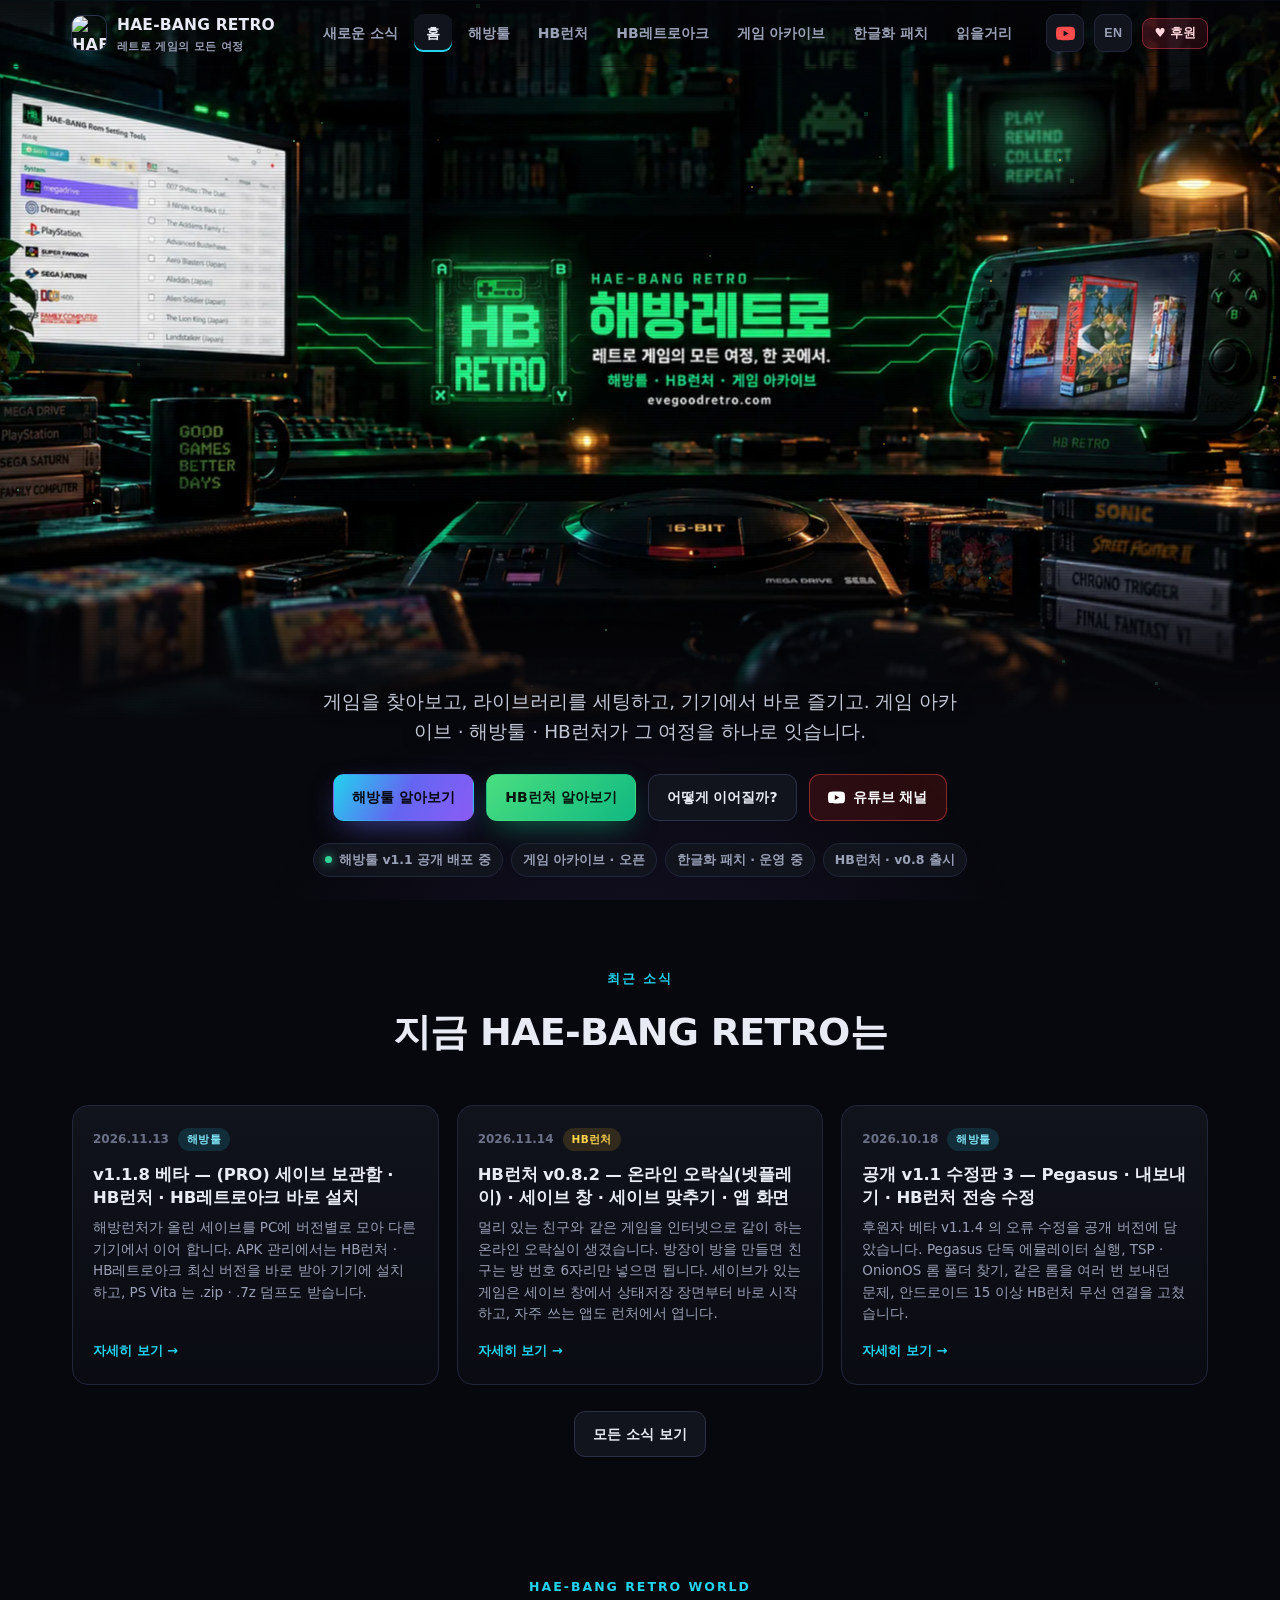
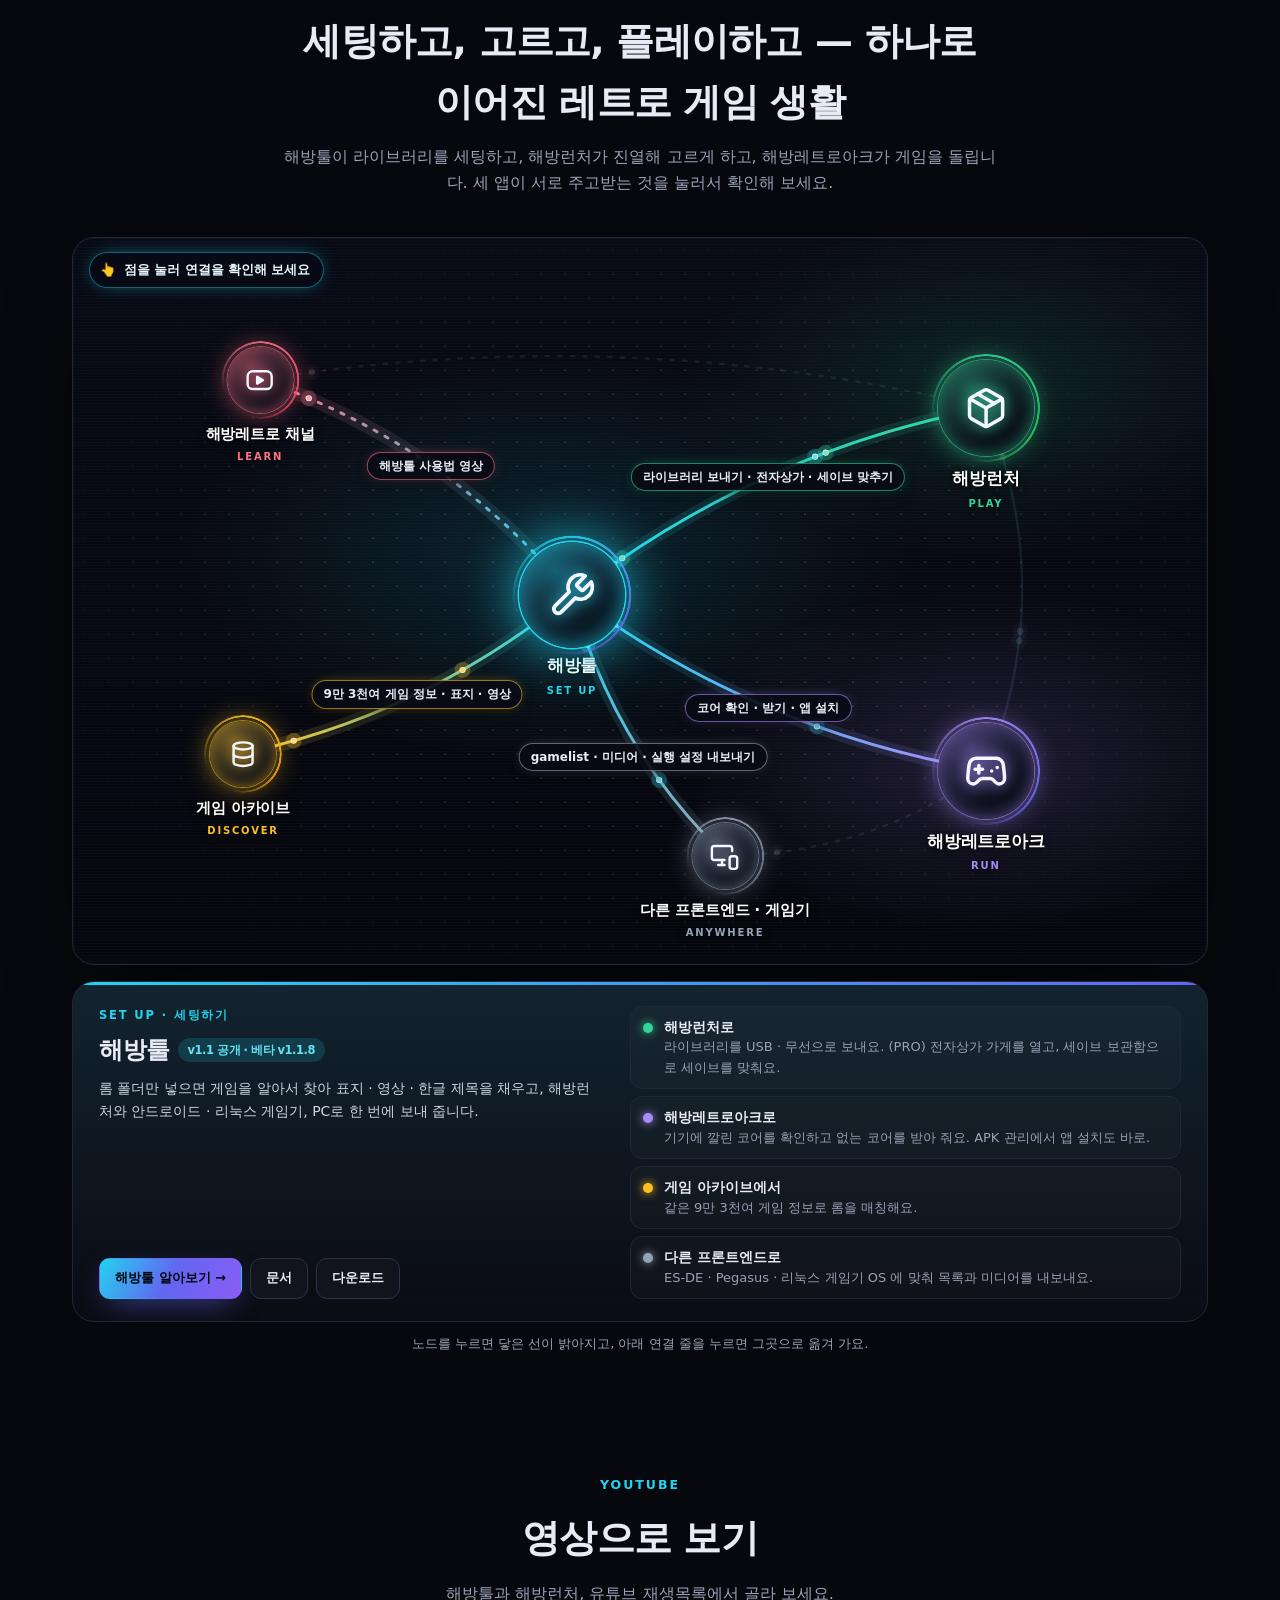
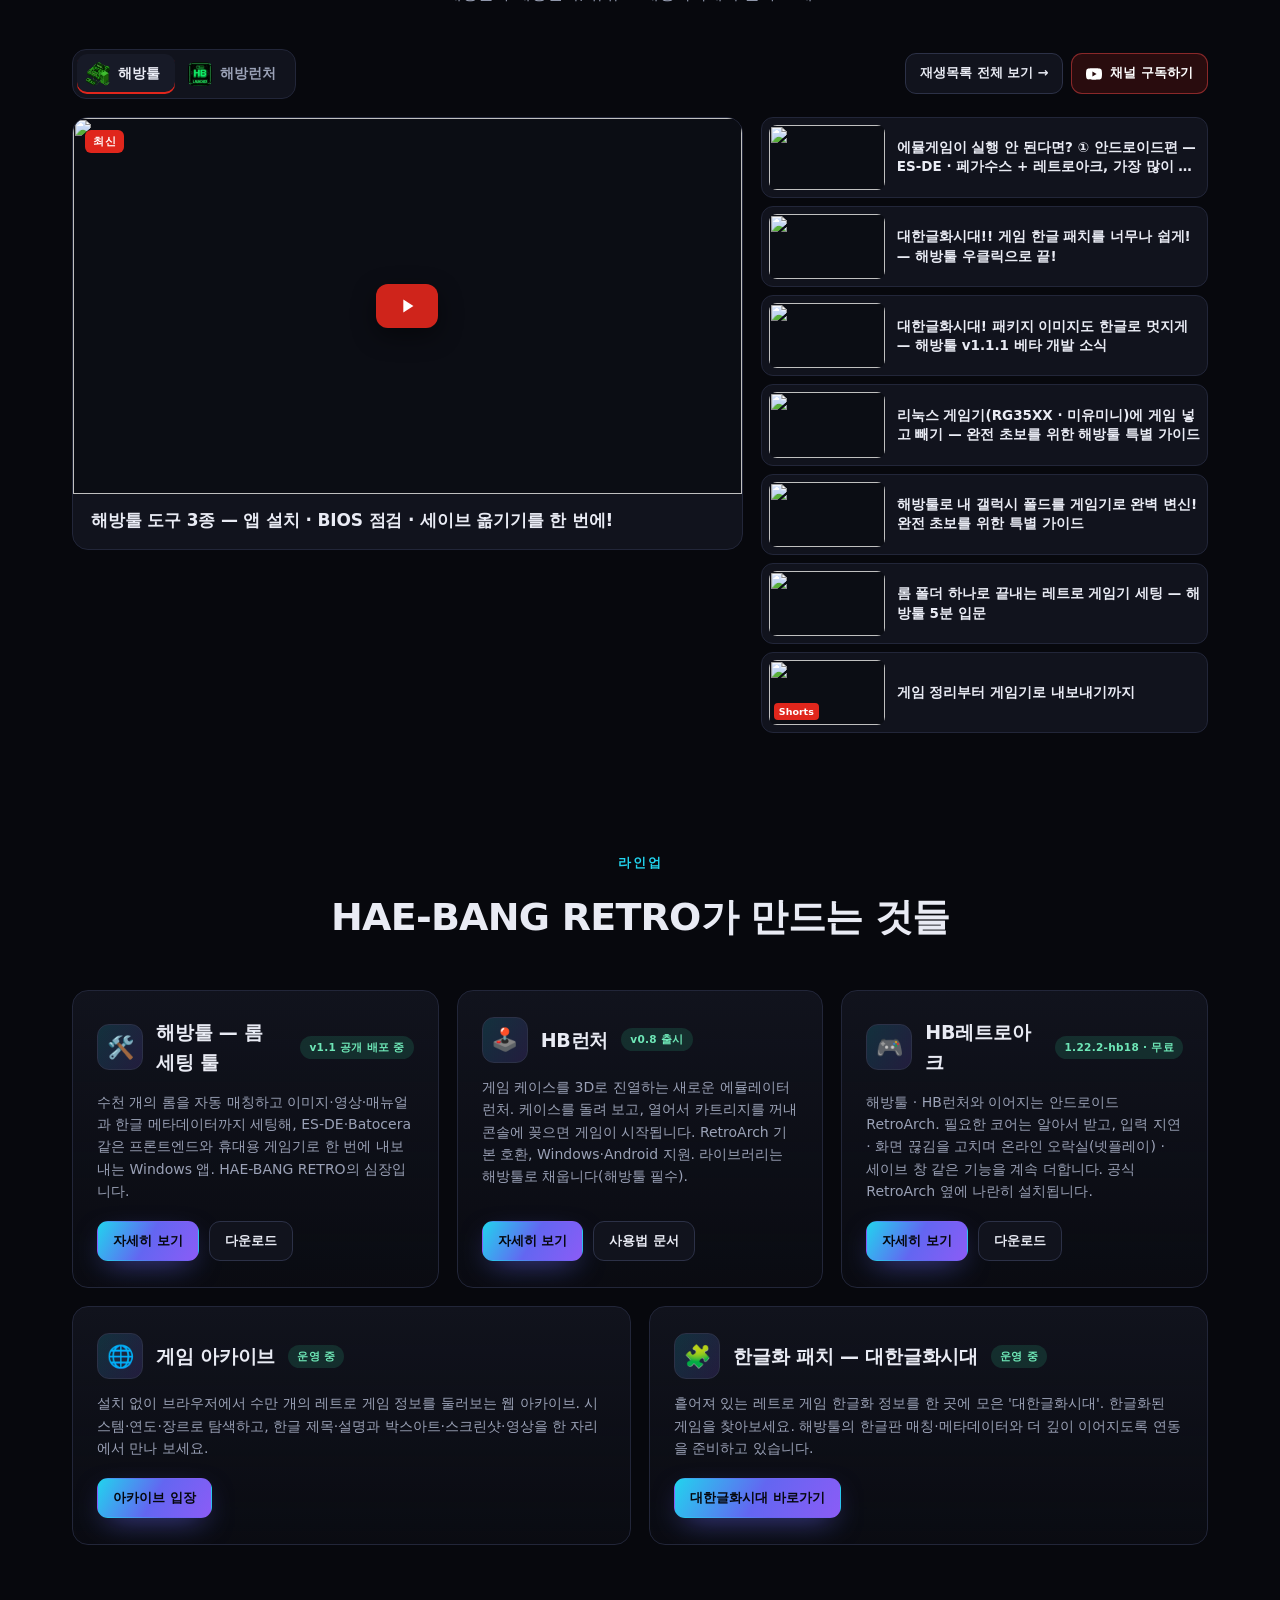
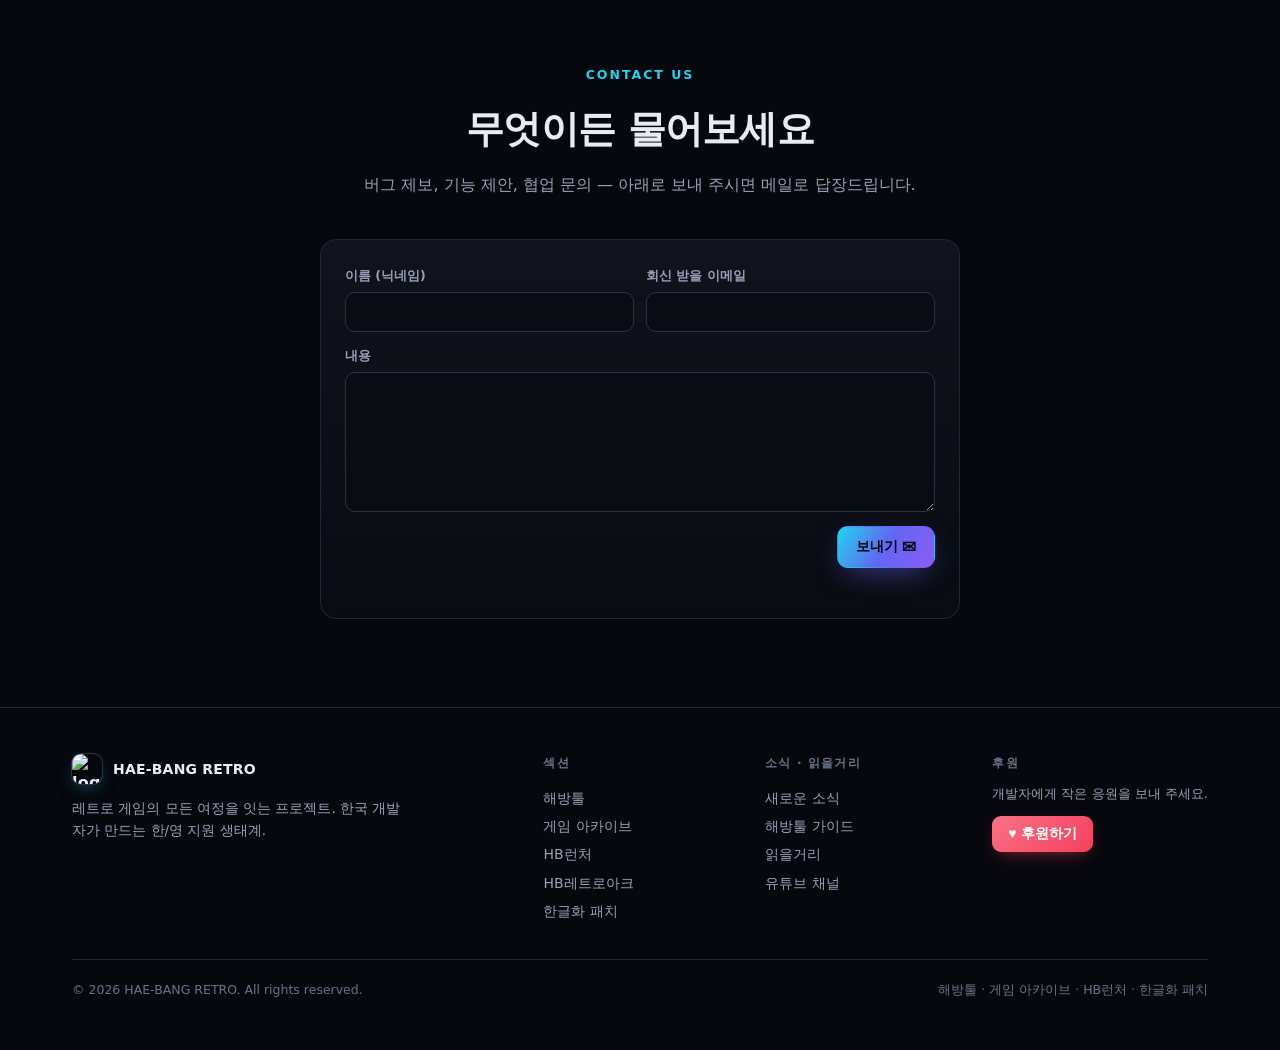
==== docs/index.html @ a4fa3bc8 "HB레트로아크 1.22.2-hb18 — 최신 버전 배지 · 받기 칸 · 홈의 버전 표기 두 곳 · 새 소식 받기 단추 이름, 온라인 오락실(넷플레이)에서 상대 캐릭터가 되돌아오고 " ====
<!DOCTYPE html>
<html lang="ko">
<head>
<meta charset="UTF-8" />
<meta name="viewport" content="width=device-width, initial-scale=1.0" />
<!-- 이 저장소는 GitHub Pages 와 Cloudflare Pages 두 곳에 배포된다.
     깃허브 쪽에는 Functions(/api/*)가 없어 아카이브·패치가 동작하지 않으므로,
     그쪽으로 들어온 방문자는 같은 경로 그대로 정식 도메인으로 보낸다.
     <head> 위쪽에 두어 화면이 그려지기 전에 옮겨지게 한다. -->
<link rel="canonical" href="https://evegoodretro.com/" />
<script>
document.documentElement.className += ' js';   // 첫 화면 배너 등장 효과는 JS 가 돌 때만 숨겨 두고 시작한다
(function () {
  if (location.hostname.indexOf('github.io') < 0) return;   // 정식 도메인에서는 아무 일 없음
  var p = location.pathname.replace(/^\/ROM-Settings-HAE-BANG-Tool/, '') || '/';
  location.replace('https://evegoodretro.com' + p + location.search + location.hash);
})();
</script>
<title>HAE-BANG RETRO — 레트로 게임의 모든 여정</title>
<meta name="description" content="게임을 찾아보고, 라이브러리를 세팅하고, 기기에서 바로 즐기고. 해방툴 · 게임 아카이브 · HB런처 · 한글화 패치 — 레트로 게임 라이프를 하나로 잇는 HAE-BANG RETRO." />
<meta property="og:title" content="HAE-BANG RETRO" />
<meta property="og:description" content="레트로 게임의 모든 여정, 한 곳에서. 해방툴 · 게임 아카이브 · HB런처 · 한글화 패치." />
<meta property="og:type" content="website" />
<meta property="og:image" content="assets/hb_retro_v2.png" />
<link rel="icon" href="assets/favicon_v2.ico" />
<link rel="preconnect" href="https://cdn.jsdelivr.net" />
<link rel="stylesheet" as="style" crossorigin href="https://cdn.jsdelivr.net/gh/orioncactus/pretendard@v1.3.9/dist/web/static/pretendard.min.css" />
<link rel="preconnect" href="https://fonts.googleapis.com" />
<link rel="preconnect" href="https://fonts.gstatic.com" crossorigin />
<link rel="stylesheet" href="https://fonts.googleapis.com/css2?family=Press+Start+2P&amp;display=swap" />
<style>
  :root{
    --bg:#07080d; --bg2:#0a0c14; --surface:#11131d; --surface2:#171a27;
    --border:#222639; --border2:#2c3147;
    --text:#e9ebf4; --muted:#9aa1b6; --faint:#6b7186;
    --cyan:#22d3ee; --violet:#8b5cf6; --indigo:#6366f1; --gold:#fbbf24; --emerald:#34d399; --rose:#fb7185;
    --grad:linear-gradient(120deg,#22d3ee 0%,#6366f1 50%,#8b5cf6 100%);
    --grad-soft:linear-gradient(120deg,rgba(34,211,238,.16),rgba(139,92,246,.16));
    --radius:16px; --maxw:1180px;
    --shadow:0 24px 60px -20px rgba(0,0,0,.7);
  }
  *{box-sizing:border-box}
  html{scroll-behavior:smooth}
  body{
    margin:0; background:var(--bg); color:var(--text);
    font-family:"Pretendard Variable",Pretendard,system-ui,-apple-system,"Segoe UI",Roboto,"Helvetica Neue",Arial,sans-serif;
    -webkit-font-smoothing:antialiased; line-height:1.6; overflow-x:hidden;
  }
  body::before{
    content:""; position:fixed; inset:0; z-index:-1; pointer-events:none;
    background:
      radial-gradient(900px 520px at 78% -8%, rgba(99,102,241,.20), transparent 60%),
      radial-gradient(720px 480px at 10% 4%, rgba(34,211,238,.14), transparent 55%),
      radial-gradient(700px 700px at 50% 120%, rgba(139,92,246,.12), transparent 60%);
  }
  a{color:inherit; text-decoration:none}
  .wrap{max-width:var(--maxw); margin:0 auto; padding:0 22px}
  .grad-text{background:var(--grad); -webkit-background-clip:text; background-clip:text; color:transparent}
  .muted{color:var(--muted)}
  .eyebrow{font-size:12.5px; letter-spacing:.16em; text-transform:uppercase; color:var(--cyan); font-weight:700}

  /* ---------- Header ---------- */
  header{position:sticky; top:0; z-index:50; backdrop-filter:blur(14px);
    background:rgba(8,9,15,.62); border-bottom:1px solid transparent; transition:.25s}
  header.scrolled{border-bottom-color:var(--border); background:rgba(8,9,15,.84)}
  .nav{display:flex; align-items:center; gap:18px; height:66px}
  .brand{display:flex; align-items:center; gap:11px; font-weight:800; letter-spacing:.2px}
  .brand img{width:34px; height:34px; border-radius:9px; box-shadow:0 0 0 1px var(--border2), 0 6px 18px -6px rgba(34,211,238,.5)}
  .brand .bt{font-size:15.5px}
  .brand .bs{font-size:10.5px; color:var(--muted); font-weight:600; letter-spacing:.04em}
  .nav-links{display:flex; gap:6px; margin-left:18px}
  .nav-links a{padding:8px 12px; border-radius:9px; font-size:14px; color:var(--muted); font-weight:600; transition:.18s}
  /* 영어도 한국어처럼 한 줄로 — 'Game Archive' · 'HB Launcher' · 'HAE-BANG RETRO' 가 두 줄로 접혀 메뉴 모양이 달라지던 것 */
  .nav-links a{white-space:nowrap}
  @media (min-width:941px){ .brand .bt, .brand .bs{white-space:nowrap} }  /* 폰에서는 로고 글자가 접혀야 오른쪽 단추가 들어간다 */
  /* 영어 글자가 한국어보다 넓어 같은 자리에 들어가도록 영어에서만 간격을 조금 줄인다 */
  @media (min-width:1161px){
    html[lang="en"] .nav-links{gap:2px}
    html[lang="en"] .nav-links a{padding:8px 10px}
  }
  @media (max-width:1160px) and (min-width:941px){
    html[lang="en"] .nav-links a{padding:8px 3px; font-size:12px}
    html[lang="en"] .nav-right{gap:5px}
    html[lang="en"] .nav-right > a.btn{padding:9px 12px; font-size:13px}
  }
  .nav-links a:hover{color:var(--text); background:var(--surface)}
  .nav-links a.active{color:var(--text); background:var(--surface); box-shadow:inset 0 -2px 0 var(--cyan)}
  .nav-right{margin-left:auto; display:flex; align-items:center; gap:10px}
  .icon-btn{display:inline-flex; align-items:center; justify-content:center; width:38px; height:38px; border-radius:10px;
    border:1px solid var(--border); color:var(--muted); background:var(--surface); transition:.18s; cursor:pointer}
  .icon-btn:hover{color:var(--text); border-color:var(--border2); transform:translateY(-1px)}
  .lang{font-size:12.5px; font-weight:800; letter-spacing:.04em}
  .btn{display:inline-flex; align-items:center; gap:8px; font-weight:700; border-radius:11px; cursor:pointer;
    padding:11px 18px; font-size:14px; border:1px solid transparent; transition:.2s; white-space:nowrap}
  .btn-primary{background:var(--grad); color:#05070d; box-shadow:0 10px 30px -10px rgba(99,102,241,.7)}
  .btn-primary:hover{transform:translateY(-2px); box-shadow:0 16px 40px -12px rgba(99,102,241,.85)}
  .btn-ghost{border-color:var(--border2); color:var(--text); background:var(--surface)}
  .btn-ghost:hover{border-color:var(--cyan); color:#fff; transform:translateY(-2px)}

  /* ---------- Hero ---------- */
  .hero{padding:0 0 30px; text-align:center; position:relative}
  /* 유튜브 채널 배너(2560×1440 그림 한 장)를 무대로 쓴다 — 배너가 한눈에 다 보이게: 무대는 16:9 그대로이되
     첫 화면(100vh)을 넘지 않고, 장면(.hb-scene)은 좌우를 자르지 않는다(넓은 모니터에서 위아래만 조금, 마우스 시차 몫 1.5%).
     빛 효과는 장면 안에 그림 좌표(%)로 얹어 어떤 화면 크기에서도 그림과 맞는다.
     겹 순서: 장면 위치 › 마우스·스크롤 시차(JS) › 처음 다가오기 › 그림 + 빛 */
  .hb-stage{position:relative; height:min(56.25vw, 100vh); margin-top:-66px;
    overflow:hidden; container-type:size; background:#05060a; isolation:isolate}
  .hb-scene{position:absolute; left:50%; top:47%; transform:translate(-50%,-47%);
    width:calc(max(100cqw, 177.78cqh) * 1.015); height:calc(max(100cqh, 56.25cqw) * 1.015)}
  .hb-par,.hb-zoom{position:absolute; inset:0; will-change:transform}
  .js .hb-zoom{opacity:0; transform:scale(1.06); filter:brightness(.25)}
  .hb-stage.go .hb-zoom{animation:hbIn 2.4s cubic-bezier(.16,.84,.24,1) forwards}
  @keyframes hbIn{0%{opacity:0; transform:scale(1.06); filter:brightness(.25)} 35%{opacity:1}
    100%{opacity:1; transform:scale(1); filter:brightness(1)}}
  .hb-img{position:absolute; inset:0; width:100%; height:100%; display:block; object-fit:cover; user-select:none}
  /* 빛 — 전부 그림 좌표(2560×1440 기준 %). screen 으로 섞어 밝은 곳만 더 빛난다 */
  .hb-glow{position:absolute; border-radius:50%; mix-blend-mode:screen; pointer-events:none; opacity:0}
  .hb-stage.go .hb-glow{opacity:1}
  .g-sign{left:30.5%; top:29%; width:17.4%; height:33.6%;
    background:radial-gradient(closest-side, rgba(74,222,128,.42), rgba(34,197,94,.14) 55%, transparent);
    animation:neon 6.5s linear 2.4s infinite}
  .g-crt{left:73%; top:7.5%; width:16%; height:23%;
    background:radial-gradient(closest-side, rgba(74,222,128,.30), transparent 70%); animation:neon 9s linear 3.1s infinite reverse}
  .g-mon{left:-2%; top:9%; width:28%; height:43%;
    background:radial-gradient(closest-side, rgba(220,240,255,.16), transparent 72%); animation:breathe 5.5s ease-in-out infinite alternate}
  .g-hand{left:74.5%; top:30%; width:21.5%; height:32%;
    background:radial-gradient(closest-side, rgba(180,255,210,.20), transparent 70%); animation:breathe 4.6s ease-in-out 1s infinite alternate}
  .g-lamp{left:86.5%; top:16%; width:10.5%; height:20%;
    background:radial-gradient(closest-side, rgba(255,190,90,.42), rgba(255,150,40,.12) 55%, transparent); animation:lamp 7s steps(1,end) 2s infinite}
  .g-led{left:44.6%; top:58.9%; width:2.2%; height:3.6%;
    background:radial-gradient(closest-side, rgba(255,184,77,.8), transparent); animation:breathe 2.2s ease-in-out infinite alternate}
  @keyframes breathe{from{opacity:.45} to{opacity:1}}
  @keyframes neon{0%,18%,22%,60%,64%,100%{opacity:1} 19%,21%{opacity:.35} 62%{opacity:.55}}
  @keyframes lamp{0%,71%,75%,100%{opacity:1} 72%{opacity:.55} 74%{opacity:.8}}
  /* 회로 위로 지나가는 빛 — 왼쪽은 PC 화면 → HB 로고, 오른쪽은 로고 → 휴대기기(정리해서 기기로 보내는 흐름) */
  .hb-flow{position:absolute; inset:0; width:100%; height:100%; mix-blend-mode:screen; pointer-events:none; opacity:0}
  .hb-stage.go .hb-flow{opacity:1; transition:opacity 1s 1.8s}
  .hb-flow path{fill:none; stroke-linecap:round; stroke-dasharray:9 191; stroke-dashoffset:9;
    animation:pulse 3.4s cubic-bezier(.55,.05,.45,.95) infinite}
  .hb-flow .halo{stroke:#4ade80; stroke-width:14; opacity:.55}
  .hb-flow .core{stroke:#eafff1; stroke-width:3.4}
  .hb-flow .d1{animation-delay:2.2s} .hb-flow .d2{animation-delay:2.75s} .hb-flow .d3{animation-delay:3.3s}
  .hb-flow .d4{animation-delay:3.9s} .hb-flow .d5{animation-delay:4.45s} .hb-flow .d6{animation-delay:5s}
  @keyframes pulse{0%{stroke-dashoffset:9} 62%,100%{stroke-dashoffset:-100}}
  /* 가운데 로고 · 글자 위로 7초마다 지나가는 빛줄기(overlay — 밝은 글자만 더 밝아진다) */
  .hb-sweep{position:absolute; left:33.4%; top:35.6%; width:31.9%; height:21.4%; overflow:hidden; pointer-events:none}
  .hb-sweep::before{content:""; position:absolute; top:-20%; bottom:-20%; left:0; width:22%;
    background:linear-gradient(100deg, transparent, rgba(255,255,255,.75) 50%, transparent);
    mix-blend-mode:overlay; transform:translateX(-160%) skewX(-14deg); opacity:0}
  .hb-stage.go .hb-sweep::before{animation:sweep 7s cubic-bezier(.45,.05,.35,1) 2.9s infinite}
  @keyframes sweep{0%{transform:translateX(-160%) skewX(-14deg); opacity:1} 26%{transform:translateX(520%) skewX(-14deg); opacity:1}
    27%,100%{transform:translateX(520%) skewX(-14deg); opacity:0}}
  /* 화면 결: 주사선 · 비네트 · 위(메뉴) · 아래(본문으로 이어짐) 그늘. 스크롤하면 --dim 만큼 어두워진다 */
  .hb-dust{position:absolute; inset:-30px; width:calc(100% + 60px); height:calc(100% + 60px); pointer-events:none; mix-blend-mode:screen}
  .hb-fx{position:absolute; inset:0; pointer-events:none;
    background:
      linear-gradient(180deg, rgba(5,6,10,.5) 0, rgba(5,6,10,0) 120px),
      linear-gradient(180deg, rgba(7,8,13,0) 80%, rgba(7,8,13,.7) 93%, var(--bg) 100%),
      radial-gradient(140% 105% at 50% 46%, transparent 66%, rgba(0,0,0,.36) 100%)}
  .hb-fx::before{content:""; position:absolute; inset:0; opacity:.14;
    background:repeating-linear-gradient(0deg, rgba(0,0,0,.55) 0 1px, transparent 1px 3px)}
  .hb-fx::after{content:""; position:absolute; inset:0; background:var(--bg); opacity:var(--dim,0)}
  .hero-body{position:relative; z-index:2; margin-top:-34px}
  /* 배너 가운데에 같은 문구가 그려져 있으므로 한국어 · 넓은 화면에서는 제목을 화면에서만 감춘다(검색 · 낭독에는 남는다).
     영어로 바꾸거나(배너 글자는 한국어), 배너 글자가 작아지는 좁은 화면에서는 보인다. */
  html:not([lang=en]) .hero-title{position:absolute; width:1px; height:1px; overflow:hidden; clip:rect(0 0 0 0);
    clip-path:inset(50%); white-space:nowrap; margin:0}
  .js .hero-body > *{opacity:0; transform:translateY(16px)}
  .hb-stage.go + .hero-body > *{animation:riseIn .9s cubic-bezier(.2,.85,.25,1) forwards}
  .hb-stage.go + .hero-body > :nth-child(2){animation-delay:1.25s}
  .hb-stage.go + .hero-body > :nth-child(3){animation-delay:1.4s}
  .hb-stage.go + .hero-body > :nth-child(4){animation-delay:1.55s}
  .hb-stage.go + .hero-body > :nth-child(1){animation-delay:1.1s}
  @keyframes riseIn{to{opacity:1; transform:none}}
  .btn-yt{border-color:rgba(255,77,77,.45); color:#fff; background:rgba(224,38,28,.16)}
  .btn-yt:hover{background:#e0261c; border-color:#e0261c; transform:translateY(-2px)}
  /* HB런처 — 런처 로고의 초록 네온 */
  .btn-hbl{background:linear-gradient(135deg,#4ade80,#10b981); color:#04130b; box-shadow:0 10px 30px -10px rgba(16,185,129,.65)}
  .btn-hbl:hover{transform:translateY(-2px); box-shadow:0 16px 40px -12px rgba(16,185,129,.85)}
  /* 첫 화면에서는 메뉴 줄을 투명하게 — 배너가 화면 맨 위까지 이어진다 */
  header:not(.scrolled){background:linear-gradient(180deg, rgba(5,6,10,.55), rgba(5,6,10,0)); backdrop-filter:none; -webkit-backdrop-filter:none}
  /* 좁은 화면 — 배너 전체(16:9)를 메뉴 줄 아래에 그대로 */
  @media (max-width:760px){
    .hb-stage{height:56.25vw; margin-top:0}
    .hero-body{margin-top:18px}
  }
  @media (max-width:560px){
    html:not([lang=en]) .hero-title{position:static; width:auto; height:auto; overflow:visible; clip:auto; clip-path:none;
      white-space:normal; margin:0 auto 14px}
  }
  @media (prefers-reduced-motion:reduce){
    .js .hb-zoom{opacity:1; transform:none; filter:none}
    .hb-stage.go .hb-zoom,.hb-glow,.hb-flow path,.hb-stage.go .hb-sweep::before{animation:none}
    .hb-flow,.hb-dust{display:none}
    .js .hero-body > *{opacity:1; transform:none}
    .hb-stage.go + .hero-body > *{animation:none}
  }
  h1.hero-title{font-size:clamp(30px,4.6vw,52px); line-height:1.1; letter-spacing:-.02em; font-weight:800; margin:0 auto 18px; max-width:820px}
  .hero-tag{font-size:clamp(15.5px,2vw,18.5px); color:#c3c8d6; max-width:640px; margin:0 auto 28px; text-shadow:0 2px 14px rgba(0,0,0,.6)}
  .hero-cta{display:flex; gap:12px; flex-wrap:wrap; align-items:center; justify-content:center}
  .hero-badges{display:flex; gap:8px; flex-wrap:wrap; justify-content:center; margin-top:22px}
  .badge{display:inline-flex; align-items:center; gap:7px; font-size:12.5px; font-weight:700; color:var(--muted);
    border:1px solid var(--border); background:var(--surface); padding:6px 11px; border-radius:999px}
  .badge .dot{width:7px; height:7px; border-radius:50%; background:var(--emerald); box-shadow:0 0 10px var(--emerald)}

  /* ---------- Sections ---------- */
  section{padding:58px 0}
  .sec-head{text-align:center; max-width:720px; margin:0 auto 42px}
  .sec-head h2{font-size:clamp(26px,3.6vw,38px); font-weight:800; letter-spacing:-.02em; margin:12px 0 12px; word-break:keep-all}
  .sec-head p{color:var(--muted); font-size:16px; margin:0}

  /* ---------- 최근 소식 ---------- */
  .news-grid{display:grid; grid-template-columns:repeat(3,1fr); gap:18px}
  .ncard{display:flex; flex-direction:column; border:1px solid var(--border); border-radius:var(--radius);
    padding:22px 20px; background:linear-gradient(180deg,var(--surface),rgba(13,15,23,.55)); transition:.22s}
  .ncard:hover{transform:translateY(-4px); border-color:var(--border2); box-shadow:0 22px 50px -22px rgba(0,0,0,.8)}
  .n-top{display:flex; align-items:center; gap:9px; margin-bottom:12px}
  .n-date{font-size:12px; color:var(--faint); font-weight:700; font-variant-numeric:tabular-nums}
  .n-tag{font-size:10.5px; font-weight:800; padding:3px 9px; border-radius:999px; letter-spacing:.03em}
  .n-tag.tool{background:rgba(34,211,238,.14); color:#7fe3f5}
  .n-tag.launcher{background:rgba(251,191,36,.14); color:#fcd34d}
  .n-tag.site{background:rgba(139,92,246,.16); color:#c4b5fd}
  .ncard h3{margin:0 0 8px; font-size:16.5px; font-weight:800; letter-spacing:-.01em; line-height:1.4}
  .ncard p{margin:0 0 16px; color:var(--muted); font-size:13.5px; flex:1}
  .n-more{font-size:13px; font-weight:800; color:var(--cyan)}
  .news-foot{text-align:center; margin-top:26px}

  /* ---------- HAE-BANG RETRO WORLD — 해방레트로가 어떻게 이어지는지 연결 그림(네트워크)으로 ----------
     노드(장소)는 HTML 단추, 선 · 흐르는 빛은 SVG, 선 이름표는 HTML. 좌표는 JS 의 NET_POS 표(넓은 화면 1000×640 · 좁은 화면 600×1040)를
     % 로 바꿔 놓으므로 어떤 폭에서도 선과 노드가 맞는다. 가운데 셋(해방툴 · 해방런처 · 해방레트로아크)이 큰 노드(.core). */
  .net{display:grid; grid-template-columns:minmax(0,1fr); gap:16px}
  .net-stage{position:relative; aspect-ratio:1000/640; border-radius:22px; overflow:hidden; border:1px solid var(--border);
    background:
      radial-gradient(ellipse 46% 40% at 42% 44%, rgba(34,211,238,.13), transparent 70%),
      radial-gradient(ellipse 38% 34% at 80% 20%, rgba(52,211,153,.12), transparent 70%),
      radial-gradient(ellipse 38% 34% at 80% 72%, rgba(167,139,250,.15), transparent 70%),
      linear-gradient(180deg,#080a14,#06070d);
    box-shadow:0 40px 90px -40px rgba(0,0,0,.9), inset 0 0 0 1px rgba(255,255,255,.02)}
  .net-stage::before{content:""; position:absolute; inset:0; pointer-events:none;
    background-image:radial-gradient(rgba(148,163,184,.16) 1px, transparent 1.5px); background-size:24px 24px;
    -webkit-mask-image:radial-gradient(ellipse at 50% 50%, #000 40%, transparent 85%); mask-image:radial-gradient(ellipse at 50% 50%, #000 40%, transparent 85%)}
  .net-stage::after{content:""; position:absolute; inset:0; pointer-events:none; border-radius:inherit;
    background:repeating-linear-gradient(180deg, rgba(255,255,255,.018) 0 1px, transparent 1px 3px)}
  .net-svg{position:absolute; inset:0; width:100%; height:100%; overflow:visible}
  .net-svg .eg{fill:none; stroke-linecap:round; transition:opacity .35s, stroke-width .35s}
  .net-svg .eg.line{stroke-width:2; opacity:.36}
  .net-svg .eg.halo{stroke-width:12; opacity:0}
  .net-svg .eg.soft{stroke-dasharray:3 8}
  .net.sel .eg.line{opacity:.13}
  .net.sel .eg.line.on{opacity:1; stroke-width:2.6}
  .net.sel .eg.halo.on{opacity:.13}
  .net-svg .pk{transition:opacity .35s; opacity:.5}
  .net-svg .pk circle.g{opacity:.28}
  .net.sel .pk{opacity:.16}
  .net.sel .pk.on{opacity:1}

  .nn{position:absolute; z-index:2; display:flex; flex-direction:column; align-items:center; gap:9px; padding:0; border:0; background:none;
    color:inherit; font:inherit; cursor:pointer; --s:66px; transform:translate(-50%, calc(var(--s) / -2)); transition:opacity .35s, filter .35s;
    -webkit-tap-highlight-color:transparent}
  .nn.core{--s:96px}
  .nn:focus-visible{outline:none}
  .nn:focus-visible .nn-orb{outline:2px solid var(--c); outline-offset:6px}
  .nn-orb{position:relative; width:var(--s); height:var(--s); border-radius:50%; display:grid; place-items:center;
    background:radial-gradient(circle at 34% 28%, color-mix(in srgb, var(--c) 38%, #0d1120) 0%, #0a0d18 62%, #070910 100%);
    box-shadow:0 0 0 1px color-mix(in srgb, var(--c) 55%, transparent), 0 0 30px -6px var(--c), inset 0 0 24px -8px var(--c);
    transition:transform .3s cubic-bezier(.3,1.5,.5,1), box-shadow .35s}
  .nn-orb::before{content:""; position:absolute; inset:-6px; border-radius:50%;
    background:conic-gradient(from 0deg, var(--c), var(--c2) 35%, transparent 55%, transparent 70%, var(--c));
    -webkit-mask:radial-gradient(farthest-side, transparent calc(100% - 2.5px), #000 calc(100% - 2px));
            mask:radial-gradient(farthest-side, transparent calc(100% - 2.5px), #000 calc(100% - 2px));
    animation:nnSpin 7s linear infinite; opacity:.9}
  .nn-orb::after{content:""; position:absolute; inset:-2px; border-radius:50%; border:2px solid var(--c); opacity:0; pointer-events:none}
  .nn-ic{width:46%; height:46%; color:#f4f7ff; filter:drop-shadow(0 0 7px var(--c)); position:relative}
  .nn-lbl{display:flex; flex-direction:column; align-items:center; gap:3px; white-space:nowrap; pointer-events:none}
  .nn-lbl b{font-size:15px; font-weight:900; letter-spacing:-.01em; color:#fff; text-shadow:0 2px 10px rgba(0,0,0,.95), 0 0 2px #000}
  .nn.core .nn-lbl b{font-size:17px}
  .nn-lbl em{font-style:normal; font-size:10px; font-weight:800; letter-spacing:.18em; color:var(--c); text-shadow:0 0 10px rgba(0,0,0,.9)}
  .nn:hover .nn-orb{transform:scale(1.06)}
  .nn.on .nn-orb{transform:scale(1.1); box-shadow:0 0 0 1.5px var(--c), 0 0 54px -2px var(--c), inset 0 0 30px -6px var(--c)}
  .nn.on .nn-orb::after{animation:nnPulse 2.2s ease-out infinite}
  .net.sel .nn:not(.on):not(.nb){opacity:.42; filter:saturate(.6)}
  @keyframes nnSpin{to{transform:rotate(360deg)}}
  @keyframes nnPulse{0%{transform:scale(1); opacity:.75} 100%{transform:scale(1.55); opacity:0}}

  /* 선 이름표 — 고른 노드에 닿은 선만 보인다 */
  .nl{position:absolute; z-index:1; transform:translate(-50%,-50%) scale(.9); max-width:min(290px,40%); padding:5px 11px; border-radius:999px;
    font-size:12px; font-weight:800; line-height:1.35; text-align:center; color:#e9edf8; background:rgba(9,11,20,.9);
    border:1px solid color-mix(in srgb, var(--c) 60%, transparent); box-shadow:0 6px 18px -8px rgba(0,0,0,.9), 0 0 16px -8px var(--c);
    opacity:0; pointer-events:none; transition:opacity .3s, transform .3s}
  .nl.on{opacity:1; transform:translate(-50%,-50%) scale(1)}

  .net-tip{position:absolute; left:16px; top:14px; z-index:3; display:flex; align-items:center; gap:8px; padding:7px 13px 7px 10px; border-radius:999px;
    font-size:12.5px; font-weight:800; color:#e9fbff; background:rgba(8,12,22,.82); border:1px solid rgba(34,211,238,.45);
    box-shadow:0 0 20px -6px rgba(34,211,238,.6); transition:opacity .5s; pointer-events:none}
  .net-tip .ic{animation:netBob 1s ease-in-out infinite}
  .net.touched .net-tip{opacity:0}
  @keyframes netBob{50%{transform:translateY(-3px)}}

  /* 아래 설명 — 고른 노드 하나만(왼쪽 소개 · 오른쪽 연결 줄) */
  .net-panel{position:relative; display:flex; flex-direction:column; border:1px solid var(--border); border-radius:22px; padding:24px 26px 22px;
    background:linear-gradient(180deg, color-mix(in srgb, var(--c, #22d3ee) 9%, var(--surface)), rgba(13,15,23,.6)); overflow:hidden;
    transition:background .4s}
  .net-panel::before{content:""; position:absolute; left:0; right:0; top:0; height:3px; background:linear-gradient(90deg, var(--c, #22d3ee), var(--c2, #6366f1))}
  .np[hidden]{display:none}
  .np{display:grid; grid-template-columns:minmax(0,1fr) minmax(0,1.1fr); grid-template-rows:auto auto auto 1fr; column-gap:30px;
    grid-template-areas:"tag links" "h3 links" "p links" "cta links"; animation:npIn .35s ease}
  .np .tag{grid-area:tag} .np h3{grid-area:h3} .np > p{grid-area:p} .np-links{grid-area:links; align-self:start} .np .cta{grid-area:cta; align-self:end}
  @keyframes npIn{from{opacity:0; transform:translateY(6px)}}
  .np .tag{font-size:11.5px; font-weight:900; letter-spacing:.16em; color:var(--c)}
  .np h3{margin:7px 0 8px; display:flex; align-items:center; flex-wrap:wrap; gap:8px; font-size:24px; font-weight:900; letter-spacing:-.02em}
  .np h3 .st{font-style:normal; font-size:11.5px; font-weight:800; padding:3px 10px; border-radius:999px;
    background:color-mix(in srgb, var(--c) 16%, transparent); color:color-mix(in srgb, var(--c) 70%, #fff)}
  .np > p{margin:0 0 14px; font-size:14px; line-height:1.65; color:#cfd5e3}
  .np-links{list-style:none; margin:0; padding:0; display:flex; flex-direction:column; gap:7px}
  .np-links button{width:100%; display:flex; gap:11px; align-items:flex-start; text-align:left; padding:10px 12px; border-radius:12px;
    border:1px solid var(--border); background:rgba(255,255,255,.02); color:inherit; font:inherit; cursor:pointer; transition:.18s}
  .np-links button:hover{border-color:var(--lc); background:color-mix(in srgb, var(--lc) 8%, transparent)}
  .np-links .dot{flex:0 0 auto; width:10px; height:10px; margin-top:6px; border-radius:50%; background:var(--lc); box-shadow:0 0 10px var(--lc)}
  .np-links .t{display:block; font-size:13px; line-height:1.55; color:var(--muted)}
  .np-links .t b{display:block; font-size:13.5px; color:var(--text); font-weight:800}
  .np .cta{margin-top:auto; padding-top:14px; display:flex; flex-wrap:wrap; gap:8px}
  .np .cta .btn{padding:9px 15px; font-size:13px}
  .net-hint{margin:12px 0 0; text-align:center; font-size:13px; color:var(--muted)}

  @media (max-width:1000px){
    .np{grid-template-columns:minmax(0,1fr); grid-template-rows:none; grid-template-areas:"tag" "h3" "p" "links" "cta"}
    .np-links{margin-top:2px}
    .net-panel{padding:20px 18px 18px}
  }
  @media (max-width:760px){
    .net-stage{aspect-ratio:600/1040; border-radius:18px}
    .nn{--s:54px; gap:6px}
    .nn.core{--s:76px}
    .nn-lbl b{font-size:13px}
    .nn.core .nn-lbl b{font-size:14.5px}
    .nn-lbl em{font-size:9px; letter-spacing:.14em}
    .nl,.net-tip{display:none}   /* 좁으면 선 이름표가 노드 이름과 겹친다 — 연결은 아래 설명 칸에 */
    .np h3{font-size:21px}
  }
  @media (prefers-reduced-motion:reduce){
    .nn-orb::before,.nn.on .nn-orb::after,.net-tip .ic,.np{animation:none}
    .net-svg .pk{display:none}
  }

  /* ---------- 라인업 카드 ---------- */
  .lineup{display:grid; grid-template-columns:repeat(3,minmax(0,1fr)); gap:18px}
  .lineup.sub{grid-template-columns:1fr 1fr; margin-top:18px}
  .prod{position:relative; display:flex; flex-direction:column; border:1px solid var(--border); border-radius:var(--radius);
    padding:26px 24px; background:linear-gradient(180deg,var(--surface),rgba(13,15,23,.55)); transition:.22s; overflow:hidden}
  /* ⚠️ pointer-events:none 필수 — 이 오버레이가 카드 전체를 덮어 버튼 클릭을 가로챈다(투명해도) */
  .prod::after{content:""; position:absolute; inset:0; border-radius:inherit; padding:1px; background:var(--grad);
    -webkit-mask:linear-gradient(#000 0 0) content-box,linear-gradient(#000 0 0); -webkit-mask-composite:xor;
    mask:linear-gradient(#000 0 0) content-box,linear-gradient(#000 0 0); mask-composite:exclude;
    opacity:0; transition:.22s; pointer-events:none}
  .prod:hover{transform:translateY(-4px); border-color:transparent}
  .prod:hover::after{opacity:.7}
  .p-head{display:flex; align-items:center; gap:13px; margin-bottom:13px}
  .p-ico{width:46px; height:46px; border-radius:12px; display:grid; place-items:center;
    background:var(--grad-soft); border:1px solid var(--border2); font-size:22px; flex:0 0 auto}
  .p-head h3{margin:0; font-size:19px; font-weight:800; letter-spacing:-.01em}
  .p-status{font-size:10.5px; font-weight:800; padding:3px 9px; border-radius:999px; letter-spacing:.03em; white-space:nowrap}
  .st-live{background:rgba(52,211,153,.15); color:#6ee7b7}
  .st-dev{background:rgba(251,191,36,.14); color:#fcd34d}
  .st-soon{background:rgba(148,163,184,.15); color:#cbd5e1}
  .prod p{margin:0 0 18px; color:var(--muted); font-size:14px; flex:1}
  .p-links{display:flex; gap:10px; flex-wrap:wrap}
  .p-links .btn{padding:9px 15px; font-size:13px}

  /* ---------- Contact Us ---------- */
  .contact-card{max-width:640px; margin:0 auto; position:relative; border:1px solid var(--border); border-radius:var(--radius);
    padding:26px 24px 22px; background:linear-gradient(180deg,var(--surface),rgba(13,15,23,.55))}
  .c-row{display:grid; grid-template-columns:1fr 1fr; gap:12px}
  .c-field{display:flex; flex-direction:column; gap:6px; margin-bottom:14px}
  .c-field label{font-size:12.5px; font-weight:700; color:var(--muted)}
  .c-in{font-family:inherit; font-size:14px; color:var(--text); background:var(--bg2);
    border:1px solid var(--border2); border-radius:10px; padding:11px 13px; outline:none; transition:.18s}
  .c-in:focus{border-color:var(--cyan); box-shadow:0 0 0 3px rgba(34,211,238,.14)}
  textarea.c-in{min-height:140px; resize:vertical}
  /* 허니팟 — 사람에게는 보이지 않는 봇 미끼 필드 */
  .hp{position:absolute; left:-9999px; top:-9999px; width:1px; height:1px; opacity:0; pointer-events:none}
  .c-foot{display:flex; align-items:center; justify-content:space-between; gap:14px; flex-wrap:wrap; margin-top:6px}
  .c-status{font-size:13px; min-height:18px; margin:10px 0 0}
  .c-status.ok{color:var(--emerald)}
  .c-status.err{color:var(--rose)}
  @media (max-width:560px){ .c-row{grid-template-columns:1fr} }

  /* ---------- footer ---------- */
  footer{border-top:1px solid var(--border); padding:46px 0 50px; margin-top:30px}
  .foot{display:flex; justify-content:space-between; gap:28px; flex-wrap:wrap}
  .foot .brand .bt{font-size:14px}
  .foot-col h5{margin:0 0 10px; font-size:12px; letter-spacing:.1em; text-transform:uppercase; color:var(--faint)}
  .foot-col a{display:block; color:var(--muted); font-size:14px; padding:3px 0; transition:.15s}
  .foot-col a:hover{color:var(--text)}
  .foot-bottom{margin-top:34px; padding-top:20px; border-top:1px solid var(--border); display:flex; justify-content:space-between;
    gap:14px; flex-wrap:wrap; color:var(--faint); font-size:12.5px}
  .donate-btn{display:inline-flex; align-items:center; gap:6px; font-size:14px; font-weight:600; color:#fff;
    background:linear-gradient(135deg, var(--rose), #f43f5e); border:none; border-radius:9px; padding:9px 16px;
    cursor:pointer; transition:.18s; box-shadow:0 6px 18px -8px rgba(244,63,94,.7)}
  .donate-btn:hover{transform:translateY(-1px); box-shadow:0 10px 24px -8px rgba(244,63,94,.9)}
  .dm{position:fixed; inset:0; z-index:110; display:flex; align-items:center; justify-content:center; padding:24px;
    background:rgba(4,5,9,.82); backdrop-filter:blur(9px); -webkit-backdrop-filter:blur(9px);
    opacity:0; pointer-events:none; transition:opacity .25s ease}
  .dm.open{opacity:1; pointer-events:auto}
  .dm-card{width:460px; max-width:94vw; background:var(--surface); border:1px solid var(--border2); border-radius:16px;
    padding:24px 24px 22px; box-shadow:0 40px 120px -30px rgba(0,0,0,.9);
    transform:translateY(10px) scale(.98); transition:transform .25s cubic-bezier(.2,.85,.25,1)}
  .dm.open .dm-card{transform:none}
  .dm-head{display:flex; align-items:center; justify-content:space-between; margin-bottom:12px}
  .dm-head h3{margin:0; font-size:18px; font-weight:700; color:var(--text)}
  .dm-x{background:none; border:none; color:var(--faint); font-size:26px; line-height:1; cursor:pointer; transition:.15s}
  .dm-x:hover{color:var(--text)}
  .dm-desc{font-size:13.5px; line-height:1.6; color:var(--muted); margin:0 0 18px}
  .dm-qr{display:flex; gap:14px; justify-content:center; margin:4px 0 2px}
  .dm-qr figure{margin:0; display:flex; flex-direction:column; align-items:center; gap:8px}
  .dm-qr img{width:100%; max-width:186px; height:auto; max-height:262px; object-fit:contain;
    background:#fff; border-radius:11px; padding:8px; border:1px solid var(--border2)}
  .dm-qr figcaption{font-size:12.5px; font-weight:700; color:var(--muted)}
  .dm-scan{font-size:12px; color:var(--faint); text-align:center; margin:14px 0 2px}
  .dm-note{font-size:12.5px; line-height:1.55; color:var(--muted); margin:18px 0 6px; text-align:center}
  .dm-mail{display:block; text-align:center; font-size:14px; font-weight:600; color:var(--cyan); user-select:all}
  .dm-mail:hover{text-decoration:underline}

  /* reveal */
  .reveal{opacity:0; transform:translateY(22px); transition:opacity .6s ease, transform .6s ease}
  .reveal.in{opacity:1; transform:none}

  @media (max-width:920px){
    .news-grid{grid-template-columns:1fr}
    .lineup,.lineup.sub{grid-template-columns:1fr}
  }
  /* 모바일 메뉴 — 좁은 화면에서 상단 메뉴가 숨겨지므로 햄버거로 같은 항목을 낸다 */
  .menu-btn{display:none; align-items:center; justify-content:center; padding:0;
    width:38px; height:38px; border-radius:10px; border:1px solid var(--border2);
    background:var(--surface); color:var(--text); font-size:17px; line-height:1;
    cursor:pointer; font-family:inherit; transition:.18s}
  .menu-btn:hover{border-color:var(--cyan)}
  .mnav{display:none; position:absolute; top:100%; left:0; right:0;
    background:rgba(8,9,15,.98); backdrop-filter:blur(14px);
    border-bottom:1px solid var(--border); max-height:0; overflow:hidden;
    transition:max-height .28s ease}
  .mnav.on{max-height:78vh; overflow:auto}
  .mnav .in{padding:8px 22px 16px; display:flex; flex-direction:column; gap:2px}
  .mnav a{display:block; padding:12px; border-radius:10px; font-size:15px;
    font-weight:600; color:var(--muted)}
  .mnav a:hover,.mnav a.on,.mnav a.active{color:var(--text); background:var(--surface)}
  /* 상단 메뉴가 8개가 되어 접히는 지점을 1040px 로 올린다(모든 페이지 공통).
     기존 미디어쿼리에는 다른 규칙이 섞여 있어 값을 바꾸지 않고 여기서 덧쓴다. */
  @media (max-width:1160px) and (min-width:941px){
    /* 태블릿 — 메뉴를 좁혀 상단에 그대로 둔다. 가로 태블릿은 전부 들어간다.
       (실측: 이 값이면 항목이 가장 많은 홈이 838px 부터 들어간다) */
    .nav-links{gap:1px; margin-left:8px}
    .nav-links a{padding:8px 6px; font-size:12.5px}
  }
  /* 860px 이하 — 메뉴를 접고 햄버거로 바꾼다.
     ⚠️ 숨김·버튼·메뉴판을 반드시 한 곳에서 함께 켠다. 예전엔 버튼만 1040px 에서
     켜고 메뉴판은 더 좁은 폭에서 켜서, 그 사이 구간(태블릿)에서는 버튼이 보이는데
     눌러도 아무것도 안 열렸다. */
  @media (max-width:940px){
    .nav-links{display:none}
    .menu-btn{display:inline-flex}
    .mnav{display:block}
  }
  /* 메뉴 8개(HB레트로아크 추가, 2026-10-20) — 오른쪽에 '다운로드' 단추까지 있는 페이지에서도 한 줄에 들어가게.
     넓은 화면은 메뉴 사이만 조금 좁히고(영어가 더 넓다), 1020px 이하는 햄버거로 접는다. */
  @media (min-width:1161px){
    .nav-links{gap:4px}
    html[lang="en"] .nav-links{gap:0}
    html[lang="en"] .nav-links a{padding:8px 6px}
  }
  @media (max-width:1020px){
    .nav-links{display:none}
    .menu-btn{display:inline-flex}
    .mnav{display:block}
  }
  .icon-btn.yt{color:#ff4d4d} .icon-btn.yt:hover{color:#fff; background:#e0261c; border-color:#e0261c}

  /* ---------- Videos — 유튜브 재생목록(해방툴 · 해방런처) 탭 ----------
     영상 목록은 재생목록 그대로(최신이 위). 새 영상을 재생목록에 넣으면 여기도 손으로 더한다.
     쇼츠는 한국어판 · 영어판이 따로라 화면 언어에 맞는 것만 보인다(.lang-ko / .lang-en). */
  .yt-bar{display:flex; align-items:center; justify-content:space-between; gap:12px; flex-wrap:wrap; margin-bottom:18px}
  .yt-tabs{display:inline-flex; gap:4px; padding:4px; border-radius:14px; background:var(--surface); border:1px solid var(--border)}
  .yt-tabs button{font:inherit; font-size:14px; font-weight:800; color:var(--muted); background:none; border:0; padding:8px 15px 8px 9px;
    border-radius:10px; cursor:pointer; display:inline-flex; align-items:center; gap:8px; transition:.18s}
  .yt-tabs button img{width:24px; height:24px; border-radius:6px; object-fit:cover}
  .yt-tabs button:hover{color:var(--text)}
  .yt-tabs button[aria-selected="true"]{color:var(--text); background:var(--surface2); box-shadow:inset 0 -2px 0 #e0261c}
  .yt-links{display:flex; gap:8px; flex-wrap:wrap}
  .yt-links .btn{padding:9px 14px; font-size:13px}
  .yt-panel{display:grid; grid-template-columns:1.5fr 1fr; gap:18px; align-items:start}
  .yt-panel[hidden]{display:none}
  .yt-feat{display:block; border:1px solid var(--border); border-radius:var(--radius); background:var(--surface); overflow:hidden; transition:.2s}
  .yt-feat:hover{transform:translateY(-3px); border-color:var(--border2); box-shadow:0 22px 50px -22px rgba(0,0,0,.8)}
  .yt-feat h4{margin:0; padding:14px 18px 17px; font-size:17px; font-weight:800; line-height:1.42; letter-spacing:-.01em}
  .vthumb{position:relative; aspect-ratio:16/9; background:#0b0d14; overflow:hidden}
  .vthumb img{width:100%; height:100%; object-fit:cover; display:block}
  .vthumb .play{position:absolute; left:50%; top:50%; transform:translate(-50%,-50%); width:62px; height:44px; border-radius:12px; background:rgba(224,38,28,.92); color:#fff; display:flex; align-items:center; justify-content:center; box-shadow:0 8px 24px rgba(0,0,0,.45); transition:.2s}
  .yt-feat:hover .vthumb .play{transform:translate(-50%,-50%) scale(1.08)}
  .vthumb .latest{position:absolute; left:12px; top:12px; font-size:11px; font-weight:900; letter-spacing:.06em; color:#fff; background:#e0261c; padding:3px 8px; border-radius:6px}
  .yt-list{display:flex; flex-direction:column; gap:8px}
  .yt-item{display:flex; align-items:center; gap:12px; padding:7px; border:1px solid var(--border); border-radius:12px; background:var(--surface); transition:.18s}
  .yt-item:hover{border-color:var(--border2); background:var(--surface2); transform:translateX(3px)}
  .yt-item .th{position:relative; flex:0 0 116px; aspect-ratio:16/9; border-radius:8px; overflow:hidden; background:#0b0d14}
  .yt-item .th img{width:100%; height:100%; object-fit:cover; display:block}
  .yt-item .tt{font-size:13.5px; font-weight:700; line-height:1.42; display:-webkit-box; -webkit-line-clamp:2; -webkit-box-orient:vertical; overflow:hidden}
  .yt-item .sh{position:absolute; left:5px; bottom:5px; font-size:9.5px; font-weight:900; color:#fff; background:#e0261c; padding:1px 5px; border-radius:4px}
  html[lang="en"] .lang-ko, html:not([lang="en"]) .lang-en{display:none !important}
  @media (max-width:880px){ .yt-panel{grid-template-columns:1fr} }
</style>
</head>
<body>

<header id="hdr">
  <div class="wrap nav">
    <a class="brand" href="index.html">
      <img src="assets/icon_v2.png" alt="HAE-BANG RETRO logo" />
      <span>
        <span class="bt">HAE-BANG RETRO</span>
        <div class="bs" data-ko="레트로 게임의 모든 여정" data-en="Everything retro gaming">레트로 게임의 모든 여정</div>
      </span>
    </a>
    <nav class="nav-links">
      <a href="news.html" data-ko="새로운 소식" data-en="News">새로운 소식</a>
      <a href="index.html" class="active" data-ko="홈" data-en="Home">홈</a>
      <a href="haebang.html" data-ko="해방툴" data-en="Rom Tool">해방툴</a>
      <a href="launcher.html" data-ko="HB런처" data-en="HB Launcher">HB런처</a>
      <a href="hbretroarch.html" data-ko="HB레트로아크" data-en="HB RetroArch">HB레트로아크</a>
      <a href="https://evegoodretro.com/games/" data-ko="게임 아카이브" data-en="Game Archive">게임 아카이브</a>
      <a href="https://evegoodretro.com/patches/" data-ko="한글화 패치" data-en="KR Patches">한글화 패치</a>
      <a href="story.html" data-ko="읽을거리" data-en="Read">읽을거리</a>
    </nav>
    <div class="nav-right">
      <a class="icon-btn yt" href="https://www.youtube.com/@evegood_retro" target="_blank" rel="noopener" title="해방 레트로 유튜브 채널" aria-label="YouTube"><svg width="19" height="19" viewBox="0 0 24 24" fill="currentColor" aria-hidden="true"><path d="M23.5 6.2a3 3 0 0 0-2.1-2.1C19.5 3.5 12 3.5 12 3.5s-7.5 0-9.4.6A3 3 0 0 0 .5 6.2 31 31 0 0 0 0 12a31 31 0 0 0 .5 5.8 3 3 0 0 0 2.1 2.1c1.9.6 9.4.6 9.4.6s7.5 0 9.4-.6a3 3 0 0 0 2.1-2.1A31 31 0 0 0 24 12a31 31 0 0 0-.5-5.8zM9.6 15.6V8.4l6.3 3.6-6.3 3.6z"/></svg></a>
      <button class="icon-btn lang" id="langBtn" title="Language" aria-label="Language">EN</button>
    </div>
      <button class="menu-btn" id="menuBtn" aria-label="메뉴" aria-expanded="false">☰</button>
    </div>
  <div class="mnav" id="mnav"><div class="in"></div></div>
</header>

<main id="top">

  <!-- HERO -->
  <section class="hero">
    <!-- 유튜브 채널 배너(2560×1440) — 빛 효과는 그림 좌표에 맞춰 얹는다(CSS .hb-*) -->
    <div class="hb-stage" id="hbStage">
      <div class="hb-scene">
        <div class="hb-par">
          <div class="hb-zoom">
              <picture>
                <source type="image/webp" srcset="assets/hero_banner_960.webp 960w, assets/hero_banner_1600.webp 1600w, assets/hero_banner_2560.webp 2560w"
                        sizes="102vw" />
                <img class="hb-img" src="assets/hero_banner_1600.jpg" width="2560" height="1440" fetchpriority="high" decoding="async"
                     alt="해방레트로 — HB RETRO 로고와 '레트로 게임의 모든 여정, 한 곳에서.' · 해방툴 · HB런처 · 게임 아카이브 · evegoodretro.com" />
              </picture>
              <span class="hb-glow g-mon"></span><span class="hb-glow g-hand"></span><span class="hb-glow g-crt"></span>
              <span class="hb-glow g-lamp"></span><span class="hb-glow g-led"></span><span class="hb-glow g-sign"></span>
              <svg class="hb-flow" viewBox="0 0 2560 1440" preserveAspectRatio="none" aria-hidden="true">
                <defs><filter id="hbBlur" x="-20%" y="-200%" width="140%" height="500%"><feGaussianBlur stdDeviation="7" /></filter></defs>
                <g filter="url(#hbBlur)">
                  <path class="halo d1" pathLength="100" d="M600 592L632 593L676 630L830 636L856 658L878 660" />
                  <path class="halo d2" pathLength="100" d="M600 647L644 649L668 667L740 668L776 692L872 692" />
                  <path class="halo d3" pathLength="100" d="M600 693L720 693L762 723L852 723" />
                  <path class="halo d4" pathLength="100" d="M1640 664L1656 664L1684 689L1820 689L1844 667L1904 667L1922 648" />
                  <path class="halo d5" pathLength="100" d="M1676 654L1700 653L1722 634L1866 630L1890 612L1918 612L1934 594" />
                  <path class="halo d6" pathLength="100" d="M1676 742L1750 742L1774 722L1824 721L1856 698L1906 696L1922 706" />
                </g>
                <path class="core d1" pathLength="100" d="M600 592L632 593L676 630L830 636L856 658L878 660" />
                <path class="core d2" pathLength="100" d="M600 647L644 649L668 667L740 668L776 692L872 692" />
                <path class="core d3" pathLength="100" d="M600 693L720 693L762 723L852 723" />
                <path class="core d4" pathLength="100" d="M1640 664L1656 664L1684 689L1820 689L1844 667L1904 667L1922 648" />
                <path class="core d5" pathLength="100" d="M1676 654L1700 653L1722 634L1866 630L1890 612L1918 612L1934 594" />
                <path class="core d6" pathLength="100" d="M1676 742L1750 742L1774 722L1824 721L1856 698L1906 696L1922 706" />
              </svg>
              <span class="hb-sweep"></span>
          </div>
        </div>
      </div>
      <canvas class="hb-dust" aria-hidden="true"></canvas>
      <div class="hb-fx"></div>
    </div>
    <div class="wrap hero-body">
      <h1 class="hero-title">
        <span data-ko="레트로 게임의 모든 여정," data-en="Your whole retro journey,">레트로 게임의 모든 여정,</span><br />
        <span class="grad-text" data-ko="한 곳에서." data-en="in one place.">한 곳에서.</span>
      </h1>
      <p class="hero-tag"
         data-ko="게임을 찾아보고, 라이브러리를 세팅하고, 기기에서 바로 즐기고. 게임 아카이브 · 해방툴 · HB런처가 그 여정을 하나로 잇습니다."
         data-en="Browse games, set up your library, and play on your device. Game Archive, the Rom Tool and HB Launcher connect the whole journey.">게임을 찾아보고, 라이브러리를 세팅하고, 기기에서 바로 즐기고. 게임 아카이브 · 해방툴 · HB런처가 그 여정을 하나로 잇습니다.</p>
      <div class="hero-cta">
        <a class="btn btn-primary" href="haebang.html" data-ko="해방툴 알아보기" data-en="Explore the Rom Tool">해방툴 알아보기</a>
        <a class="btn btn-hbl" href="launcher.html" data-ko="HB런처 알아보기" data-en="Explore HB Launcher">HB런처 알아보기</a>
        <a class="btn btn-ghost" href="#ecosystem" data-ko="어떻게 이어질까?" data-en="How it connects">어떻게 이어질까?</a>
        <a class="btn btn-yt" href="https://www.youtube.com/@evegood_retro" target="_blank" rel="noopener"><svg width="17" height="17" viewBox="0 0 24 24" fill="currentColor" aria-hidden="true"><path d="M23.5 6.2a3 3 0 0 0-2.1-2.1C19.5 3.5 12 3.5 12 3.5s-7.5 0-9.4.6A3 3 0 0 0 .5 6.2 31 31 0 0 0 0 12a31 31 0 0 0 .5 5.8 3 3 0 0 0 2.1 2.1c1.9.6 9.4.6 9.4.6s7.5 0 9.4-.6a3 3 0 0 0 2.1-2.1A31 31 0 0 0 24 12a31 31 0 0 0-.5-5.8zM9.6 15.6V8.4l6.3 3.6-6.3 3.6z"/></svg><span data-ko="유튜브 채널" data-en="YouTube">유튜브 채널</span></a>
      </div>
      <div class="hero-badges">
        <span class="badge"><span class="dot"></span><span data-ko="해방툴 v1.1 공개 배포 중" data-en="Rom Tool v1.1 out now">해방툴 v1.1 공개 배포 중</span></span>
        <span class="badge" data-ko="게임 아카이브 · 오픈" data-en="Game Archive · open now">게임 아카이브 · 오픈</span>
        <span class="badge" data-ko="한글화 패치 · 운영 중" data-en="KR Patches · open now">한글화 패치 · 운영 중</span>
        <span class="badge" data-ko="HB런처 · v0.8 출시" data-en="HB Launcher · v0.8 out now">HB런처 · v0.8 출시</span>
      </div>
    </div>
  </section>

  <!-- 최근 소식 -->
  <section id="news">
    <div class="wrap">
      <div class="sec-head reveal">
        <span class="eyebrow" data-ko="최근 소식" data-en="Latest news">최근 소식</span>
        <h2 data-ko="지금 HAE-BANG RETRO는" data-en="What's happening">지금 HAE-BANG RETRO는</h2>
      </div>
      <div class="news-grid">
        <a class="ncard reveal" href="news.html#rt-v118">
          <div class="n-top"><span class="n-date">2026.11.13</span><span class="n-tag tool" data-ko="해방툴" data-en="Rom Tool">해방툴</span></div>
          <h3 data-ko="v1.1.8 베타 — (PRO) 세이브 보관함 · HB런처 · HB레트로아크 바로 설치" data-en="v1.1.8 beta — (PRO) Save vault, HB apps installed from the app">v1.1.8 베타 — (PRO) 세이브 보관함 · HB런처 · HB레트로아크 바로 설치</h3>
          <p data-ko="해방런처가 올린 세이브를 PC에 버전별로 모아 다른 기기에서 이어 합니다. APK 관리에서는 HB런처 · HB레트로아크 최신 버전을 바로 받아 기기에 설치하고, PS Vita 는 .zip · .7z 덤프도 받습니다." data-en="Saves uploaded by HB Launcher are kept on the PC version by version, ready to continue on another device. The APK manager downloads and installs the latest HB Launcher and HB RetroArch, and PS Vita now takes .zip and .7z dumps.">해방런처가 올린 세이브를 PC에 버전별로 모아 다른 기기에서 이어 합니다. APK 관리에서는 HB런처 · HB레트로아크 최신 버전을 바로 받아 기기에 설치하고, PS Vita 는 .zip · .7z 덤프도 받습니다.</p>
          <span class="n-more" data-ko="자세히 보기 →" data-en="Read more →">자세히 보기 →</span>
        </a>
        <a class="ncard reveal" href="news.html#hbl-v082">
          <div class="n-top"><span class="n-date">2026.11.14</span><span class="n-tag launcher" data-ko="HB런처" data-en="HB Launcher">HB런처</span></div>
          <h3 data-ko="HB런처 v0.8.2 — 온라인 오락실(넷플레이) · 세이브 창 · 세이브 맞추기 · 앱 화면" data-en="HB Launcher v0.8.2 — Online Arcade (netplay), save panel, save sync, apps screen">HB런처 v0.8.2 — 온라인 오락실(넷플레이) · 세이브 창 · 세이브 맞추기 · 앱 화면</h3>
          <p data-ko="멀리 있는 친구와 같은 게임을 인터넷으로 같이 하는 온라인 오락실이 생겼습니다. 방장이 방을 만들면 친구는 방 번호 6자리만 넣으면 됩니다. 세이브가 있는 게임은 세이브 창에서 상태저장 장면부터 바로 시작하고, 자주 쓰는 앱도 런처에서 엽니다." data-en="The Online Arcade lets you play the same game with a faraway friend over the internet — the host makes a room and the friend types its 6-digit number. Games with saves start right from a save state in the save panel, and your favourite apps open from the launcher.">멀리 있는 친구와 같은 게임을 인터넷으로 같이 하는 온라인 오락실이 생겼습니다. 방장이 방을 만들면 친구는 방 번호 6자리만 넣으면 됩니다. 세이브가 있는 게임은 세이브 창에서 상태저장 장면부터 바로 시작하고, 자주 쓰는 앱도 런처에서 엽니다.</p>
          <span class="n-more" data-ko="자세히 보기 →" data-en="Read more →">자세히 보기 →</span>
        </a>
        <a class="ncard reveal" href="news.html#rt-fix3">
          <div class="n-top"><span class="n-date">2026.10.18</span><span class="n-tag tool" data-ko="해방툴" data-en="Rom Tool">해방툴</span></div>
          <h3 data-ko="공개 v1.1 수정판 3 — Pegasus · 내보내기 · HB런처 전송 수정" data-en="Public v1.1 fix release 3 — Pegasus, export and HB Launcher transfer fixes">공개 v1.1 수정판 3 — Pegasus · 내보내기 · HB런처 전송 수정</h3>
          <p data-ko="후원자 베타 v1.1.4 의 오류 수정을 공개 버전에 담았습니다. Pegasus 단독 에뮬레이터 실행, TSP · OnionOS 롬 폴더 찾기, 같은 롬을 여러 번 보내던 문제, 안드로이드 15 이상 HB런처 무선 연결을 고쳤습니다." data-en="The bug fixes from sponsor beta v1.1.4 come to the public version: Pegasus standalone emulator launching, finding the ROM folder on TSP and OnionOS, the same ROM being sent several times, and HB Launcher wireless connection on Android 15 and later.">후원자 베타 v1.1.4 의 오류 수정을 공개 버전에 담았습니다. Pegasus 단독 에뮬레이터 실행, TSP · OnionOS 롬 폴더 찾기, 같은 롬을 여러 번 보내던 문제, 안드로이드 15 이상 HB런처 무선 연결을 고쳤습니다.</p>
          <span class="n-more" data-ko="자세히 보기 →" data-en="Read more →">자세히 보기 →</span>
        </a>
      </div>
      <div class="news-foot reveal">
        <a class="btn btn-ghost" href="news.html" data-ko="모든 소식 보기" data-en="All news">모든 소식 보기</a>
      </div>
    </div>
  </section>

  <!-- HAE-BANG RETRO WORLD — 해방레트로가 어떻게 이어지는지 연결 그림으로(2026-11-14, 픽셀 월드맵을 바꿈 — 사용자 요청).
       가운데 셋(해방툴 · 해방런처 · 해방레트로아크)이 큰 노드, 유튜브 · 게임 아카이브 · 다른 프론트엔드가 작은 노드.
       노드를 누르면 닿은 선과 선 이름표가 밝아지고 아래 설명이 바뀐다. 처음 고른 곳은 해방툴. 좌표 · 선은 JS 의 NET_POS · NET_EDGES.
       (#ecosystem 은 첫 화면 '어떻게 이어질까?' 단추가 가리킨다) -->
  <section id="ecosystem">
    <div class="wrap">
      <div class="sec-head reveal">
        <span class="eyebrow">HAE-BANG RETRO WORLD</span>
        <h2 data-ko="세팅하고, 고르고, 플레이하고 — 하나로 이어진 레트로 게임 생활" data-en="Set up, pick, play — one connected retro setup">세팅하고, 고르고, 플레이하고 — 하나로 이어진 레트로 게임 생활</h2>
        <p data-ko="해방툴이 라이브러리를 세팅하고, 해방런처가 진열해 고르게 하고, 해방레트로아크가 게임을 돌립니다. 세 앱이 서로 주고받는 것을 눌러서 확인해 보세요."
           data-en="The Rom Tool sets up your library, HB Launcher shelves it for you to pick from, and HB RetroArch runs the game. Tap around to see what the three pass to each other.">해방툴이 라이브러리를 세팅하고, 해방런처가 진열해 고르게 하고, 해방레트로아크가 게임을 돌립니다. 세 앱이 서로 주고받는 것을 눌러서 확인해 보세요.</p>
      </div>

      <div class="net reveal" id="net">
        <div class="net-stage">
          <svg class="net-svg" viewBox="0 0 1000 640" preserveAspectRatio="none" aria-hidden="true">
            <defs id="netDefs"></defs>
            <g id="netHalo"></g><g id="netLines"></g><g id="netFlow"></g>
          </svg>

          <button type="button" class="nn" data-id="yt" style="--c:#fb7185; --c2:#f43f5e" aria-pressed="false">
            <span class="nn-orb"><svg class="nn-ic" viewBox="0 0 24 24" fill="none" stroke="currentColor" stroke-width="1.9" stroke-linecap="round" stroke-linejoin="round" aria-hidden="true"><rect x="2.5" y="5" width="19" height="14" rx="4"/><path d="M10 9.3v5.4l4.6-2.7z" fill="currentColor"/></svg></span>
            <span class="nn-lbl"><b data-ko="해방레트로 채널" data-en="YouTube channel">해방레트로 채널</b><em>LEARN</em></span>
          </button>
          <button type="button" class="nn" data-id="archive" style="--c:#fbbf24; --c2:#f59e0b" aria-pressed="false">
            <span class="nn-orb"><svg class="nn-ic" viewBox="0 0 24 24" fill="none" stroke="currentColor" stroke-width="1.9" stroke-linecap="round" stroke-linejoin="round" aria-hidden="true"><ellipse cx="12" cy="5.5" rx="7.5" ry="2.8"/><path d="M4.5 5.5v13c0 1.55 3.36 2.8 7.5 2.8s7.5-1.25 7.5-2.8v-13"/><path d="M4.5 12c0 1.55 3.36 2.8 7.5 2.8s7.5-1.25 7.5-2.8"/></svg></span>
            <span class="nn-lbl"><b data-ko="게임 아카이브" data-en="Game Archive">게임 아카이브</b><em>DISCOVER</em></span>
          </button>
          <button type="button" class="nn core" data-id="tool" style="--c:#22d3ee; --c2:#6366f1" aria-pressed="true">
            <span class="nn-orb"><svg class="nn-ic" viewBox="0 0 24 24" fill="none" stroke="currentColor" stroke-width="1.9" stroke-linecap="round" stroke-linejoin="round" aria-hidden="true"><path d="M14.7 6.3a1 1 0 0 0 0 1.4l1.6 1.6a1 1 0 0 0 1.4 0l3.77-3.77a6 6 0 0 1-7.94 7.94l-6.91 6.91a2.12 2.12 0 0 1-3-3l6.91-6.91a6 6 0 0 1 7.94-7.94z"/></svg></span>
            <span class="nn-lbl"><b data-ko="해방툴" data-en="Rom Tool">해방툴</b><em>SET UP</em></span>
          </button>
          <button type="button" class="nn core" data-id="launcher" style="--c:#34d399; --c2:#22c55e" aria-pressed="false">
            <span class="nn-orb"><svg class="nn-ic" viewBox="0 0 24 24" fill="none" stroke="currentColor" stroke-width="1.9" stroke-linecap="round" stroke-linejoin="round" aria-hidden="true"><path d="M21 16V8a2 2 0 0 0-1-1.73l-7-4a2 2 0 0 0-2 0l-7 4A2 2 0 0 0 3 8v8a2 2 0 0 0 1 1.73l7 4a2 2 0 0 0 2 0l7-4A2 2 0 0 0 21 16z"/><path d="M3.3 7 12 12l8.7-5"/><path d="M12 22V12"/><path d="m7.5 4.3 9 5.2"/></svg></span>
            <span class="nn-lbl"><b data-ko="해방런처" data-en="HB Launcher">해방런처</b><em>PLAY</em></span>
          </button>
          <button type="button" class="nn core" data-id="hbra" style="--c:#a78bfa; --c2:#6366f1" aria-pressed="false">
            <span class="nn-orb"><svg class="nn-ic" viewBox="0 0 24 24" fill="none" stroke="currentColor" stroke-width="1.9" stroke-linecap="round" stroke-linejoin="round" aria-hidden="true"><path d="M6 11h4"/><path d="M8 9v4"/><path d="M15 12h.01"/><path d="M18 10h.01"/><path d="M17.32 5H6.68a4 4 0 0 0-3.98 3.59C2.6 9.42 2 14.46 2 16a3 3 0 0 0 3 3c1 0 1.5-.5 2-1l1.41-1.41A2 2 0 0 1 9.83 16h4.34a2 2 0 0 1 1.41.59L17 18c.5.5 1 1 2 1a3 3 0 0 0 3-3c0-1.55-.6-6.58-.69-7.26A4 4 0 0 0 17.32 5z"/></svg></span>
            <span class="nn-lbl"><b data-ko="해방레트로아크" data-en="HB RetroArch">해방레트로아크</b><em>RUN</em></span>
          </button>
          <button type="button" class="nn" data-id="fe" style="--c:#94a3b8; --c2:#64748b" aria-pressed="false">
            <span class="nn-orb"><svg class="nn-ic" viewBox="0 0 24 24" fill="none" stroke="currentColor" stroke-width="1.9" stroke-linecap="round" stroke-linejoin="round" aria-hidden="true"><path d="M18 8V6a2 2 0 0 0-2-2H4a2 2 0 0 0-2 2v7a2 2 0 0 0 2 2h8"/><path d="M10 19v-4"/><path d="M7 19h5"/><rect width="6" height="10" x="16" y="12" rx="2"/></svg></span>
            <span class="nn-lbl"><b data-ko="다른 프론트엔드 · 게임기" data-en="Other front-ends">다른 프론트엔드 · 게임기</b><em>ANYWHERE</em></span>
          </button>

          <!-- 선 이름표 — data-e 는 NET_EDGES 의 '보내는 쪽-받는 쪽' -->
          <span class="nl" data-e="yt-tool" style="--c:#fb7185" data-ko="해방툴 사용법 영상" data-en="Rom Tool how-tos">해방툴 사용법 영상</span>
          <span class="nl" data-e="yt-launcher" style="--c:#fb7185" data-ko="해방런처 사용법 영상" data-en="HB Launcher how-tos">해방런처 사용법 영상</span>
          <span class="nl" data-e="archive-tool" style="--c:#fbbf24" data-ko="9만 3천여 게임 정보 · 표지 · 영상" data-en="93,000+ games: info, art, video">9만 3천여 게임 정보 · 표지 · 영상</span>
          <span class="nl" data-e="tool-launcher" style="--c:#34d399" data-ko="라이브러리 보내기 · 전자상가 · 세이브 맞추기" data-en="Library sync · Retro Mall · save sync">라이브러리 보내기 · 전자상가 · 세이브 맞추기</span>
          <span class="nl" data-e="tool-hbra" style="--c:#a78bfa" data-ko="코어 확인 · 받기 · 앱 설치" data-en="Check &amp; fetch cores · install">코어 확인 · 받기 · 앱 설치</span>
          <span class="nl" data-e="launcher-hbra" style="--c:#a78bfa" data-ko="게임 실행 · 코어 자동 받기 · 온라인 오락실" data-en="Launch · auto cores · Online Arcade">게임 실행 · 코어 자동 받기 · 온라인 오락실</span>
          <span class="nl" data-e="tool-fe" style="--c:#94a3b8" data-ko="gamelist · 미디어 · 실행 설정 내보내기" data-en="gamelists, media &amp; launch setup">gamelist · 미디어 · 실행 설정 내보내기</span>
          <span class="nl" data-e="fe-hbra" style="--c:#a78bfa" data-ko="ES-DE · Pegasus 도 해방레트로아크로 실행" data-en="ES-DE &amp; Pegasus launch via HB RetroArch">ES-DE · Pegasus 도 해방레트로아크로 실행</span>

          <div class="net-tip" aria-hidden="true"><span class="ic">👆</span><span data-ko="점을 눌러 연결을 확인해 보세요" data-en="Tap a dot to see how it connects">점을 눌러 연결을 확인해 보세요</span></div>
        </div>

        <!-- 고른 노드의 설명(그림 아래) — 하나만 보인다. 연결 줄을 누르면 그 노드로 옮겨 간다 -->
        <div class="net-panel" aria-live="polite">
          <div class="np" data-id="yt" hidden>
            <span class="tag">LEARN · <span data-ko="보면서 배우기" data-en="WATCH &amp; LEARN">보면서 배우기</span></span>
            <h3><span data-ko="해방레트로 유튜브 채널" data-en="HAE-BANG RETRO on YouTube">해방레트로 유튜브 채널</span></h3>
            <p data-ko="처음이라면 여기서 출발! 게임기 세팅부터 한글 패치, 게임이 실행 안 될 때 해결법까지 영상으로 차근차근 보여 드려요."
               data-en="New here? Start with the videos — setting up a handheld, Korean patches, and what to do when a game won't launch, step by step.">처음이라면 여기서 출발! 게임기 세팅부터 한글 패치, 게임이 실행 안 될 때 해결법까지 영상으로 차근차근 보여 드려요.</p>
            <ul class="np-links">
              <li><button type="button" data-to="tool" style="--lc:#22d3ee"><span class="dot"></span><span class="t"><b data-ko="해방툴" data-en="Rom Tool">해방툴</b><span data-ko="사용법 재생목록 — 롬 넣기부터 기기로 보내기까지" data-en="How-to playlist — from adding ROMs to sending them to a device">사용법 재생목록 — 롬 넣기부터 기기로 보내기까지</span></span></button></li>
              <li><button type="button" data-to="launcher" style="--lc:#34d399"><span class="dot"></span><span class="t"><b data-ko="해방런처" data-en="HB Launcher">해방런처</b><span data-ko="사용법 재생목록 — 설치 · 보내기 · 새 기능" data-en="How-to playlist — install, sending games, new features">사용법 재생목록 — 설치 · 보내기 · 새 기능</span></span></button></li>
            </ul>
            <div class="cta">
              <a class="btn btn-primary" href="#videos" data-ko="영상 보기 ↓" data-en="Watch videos ↓">영상 보기 ↓</a>
              <a class="btn btn-ghost" href="https://www.youtube.com/@evegood_retro?sub_confirmation=1" target="_blank" rel="noopener" data-ko="채널 구독 →" data-en="Subscribe →">채널 구독 →</a>
            </div>
          </div>

          <div class="np" data-id="archive" hidden>
            <span class="tag">DISCOVER · <span data-ko="찾아보기" data-en="DISCOVER">찾아보기</span></span>
            <h3><span data-ko="게임 아카이브" data-en="Game Archive">게임 아카이브</span><i class="st" data-ko="운영 중" data-en="Open">운영 중</i></h3>
            <p data-ko="9만 3천여 개 레트로 게임의 표지 · 스크린샷 · 영상 · 설명서를 웹에서 바로. 그 시절 그 게임, 다 여기 있어요."
               data-en="Box art, screenshots, videos and manuals for 93,000+ retro games, right in your browser. That game you remember is here.">9만 3천여 개 레트로 게임의 표지 · 스크린샷 · 영상 · 설명서를 웹에서 바로. 그 시절 그 게임, 다 여기 있어요.</p>
            <ul class="np-links">
              <li><button type="button" data-to="tool" style="--lc:#22d3ee"><span class="dot"></span><span class="t"><b data-ko="해방툴" data-en="Rom Tool">해방툴</b><span data-ko="아카이브와 같은 게임 정보로 롬을 찾아, 표지 · 영상 · 설명서 · 한글 제목을 채워요." data-en="Uses the same game data to identify your ROMs and fill in art, video, manuals and Korean titles.">아카이브와 같은 게임 정보로 롬을 찾아, 표지 · 영상 · 설명서 · 한글 제목을 채워요.</span></span></button></li>
            </ul>
            <div class="cta"><a class="btn btn-primary" href="https://evegoodretro.com/games/" data-ko="게임 아카이브 →" data-en="Game Archive →">게임 아카이브 →</a></div>
          </div>

          <div class="np" data-id="tool">
            <span class="tag">SET UP · <span data-ko="세팅하기" data-en="SET UP">세팅하기</span></span>
            <h3><span data-ko="해방툴" data-en="HAE-BANG Rom Tool">해방툴</span><i class="st" data-ko="v1.1 공개 · 베타 v1.1.8" data-en="v1.1 public · beta v1.1.8">v1.1 공개 · 베타 v1.1.8</i></h3>
            <p data-ko="롬 폴더만 넣으면 게임을 알아서 찾아 표지 · 영상 · 한글 제목을 채우고, 해방런처와 안드로이드 · 리눅스 게임기, PC로 한 번에 보내 줍니다."
               data-en="Drop in your ROM folder: it finds every game, fills in box art, videos and Korean titles, and sends it all to HB Launcher, Android or Linux handhelds and your PC.">롬 폴더만 넣으면 게임을 알아서 찾아 표지 · 영상 · 한글 제목을 채우고, 해방런처와 안드로이드 · 리눅스 게임기, PC로 한 번에 보내 줍니다.</p>
            <ul class="np-links">
              <li><button type="button" data-to="launcher" style="--lc:#34d399"><span class="dot"></span><span class="t"><b data-ko="해방런처로" data-en="To HB Launcher">해방런처로</b><span data-ko="라이브러리를 USB · 무선으로 보내요. (PRO) 전자상가 가게를 열고, 세이브 보관함으로 세이브를 맞춰요." data-en="Sends your library over USB or Wi-Fi. (PRO) Opens a Retro Mall shop and keeps saves in step through the save vault.">라이브러리를 USB · 무선으로 보내요. (PRO) 전자상가 가게를 열고, 세이브 보관함으로 세이브를 맞춰요.</span></span></button></li>
              <li><button type="button" data-to="hbra" style="--lc:#a78bfa"><span class="dot"></span><span class="t"><b data-ko="해방레트로아크로" data-en="To HB RetroArch">해방레트로아크로</b><span data-ko="기기에 깔린 코어를 확인하고 없는 코어를 받아 줘요. APK 관리에서 앱 설치도 바로." data-en="Checks which cores a device has and fetches the missing ones — and installs the app from the APK manager.">기기에 깔린 코어를 확인하고 없는 코어를 받아 줘요. APK 관리에서 앱 설치도 바로.</span></span></button></li>
              <li><button type="button" data-to="archive" style="--lc:#fbbf24"><span class="dot"></span><span class="t"><b data-ko="게임 아카이브에서" data-en="From the Game Archive">게임 아카이브에서</b><span data-ko="같은 9만 3천여 게임 정보로 롬을 매칭해요." data-en="Matches ROMs against the same 93,000+ game database.">같은 9만 3천여 게임 정보로 롬을 매칭해요.</span></span></button></li>
              <li><button type="button" data-to="fe" style="--lc:#94a3b8"><span class="dot"></span><span class="t"><b data-ko="다른 프론트엔드로" data-en="To other front-ends">다른 프론트엔드로</b><span data-ko="ES-DE · Pegasus · 리눅스 게임기 OS 에 맞춰 목록과 미디어를 내보내요." data-en="Exports lists and media made for ES-DE, Pegasus and Linux handheld OSes.">ES-DE · Pegasus · 리눅스 게임기 OS 에 맞춰 목록과 미디어를 내보내요.</span></span></button></li>
            </ul>
            <div class="cta">
              <a class="btn btn-primary" href="haebang.html" data-ko="해방툴 알아보기 →" data-en="Explore the Rom Tool →">해방툴 알아보기 →</a>
              <a class="btn btn-ghost" href="guide.html" data-ko="문서" data-en="Docs">문서</a>
              <a class="btn btn-ghost" href="haebang.html#download" data-ko="다운로드" data-en="Download">다운로드</a>
            </div>
          </div>

          <div class="np" data-id="launcher" hidden>
            <span class="tag">PLAY · <span data-ko="고르고 플레이하기" data-en="PICK &amp; PLAY">고르고 플레이하기</span></span>
            <h3><span data-ko="해방런처" data-en="HB Launcher">해방런처</span><i class="st" data-ko="v0.8 출시" data-en="v0.8 out now">v0.8 출시</i></h3>
            <p data-ko="게임을 실물 같은 3D 케이스로 진열하고, 케이스를 열어 팩을 꽂듯 골라 바로 실행. 해방툴이 세팅한 라이브러리를 Windows · Android 에서 그대로 즐겨요."
               data-en="Your games as true-to-life 3D cases on a shelf — open one, slot it in, and play. The library the Rom Tool set up, ready on Windows and Android.">게임을 실물 같은 3D 케이스로 진열하고, 케이스를 열어 팩을 꽂듯 골라 바로 실행. 해방툴이 세팅한 라이브러리를 Windows · Android 에서 그대로 즐겨요.</p>
            <ul class="np-links">
              <li><button type="button" data-to="tool" style="--lc:#22d3ee"><span class="dot"></span><span class="t"><b data-ko="해방툴에서" data-en="From the Rom Tool">해방툴에서</b><span data-ko="라이브러리를 USB · 무선 받기로 받고, 전자상가에서 게임을 골라 가져오고, 세이브도 맞춰요." data-en="Receives the library over USB or wireless receive, takes games from the Retro Mall, and keeps saves in step.">라이브러리를 USB · 무선 받기로 받고, 전자상가에서 게임을 골라 가져오고, 세이브도 맞춰요.</span></span></button></li>
              <li><button type="button" data-to="hbra" style="--lc:#a78bfa"><span class="dot"></span><span class="t"><b data-ko="해방레트로아크로" data-en="With HB RetroArch">해방레트로아크로</b><span data-ko="게임을 켜고 필요한 코어는 알아서 받아요. 세이브 창 · 나갈 때 자동 상태저장 · 온라인 오락실(넷플레이)도 이 연결로." data-en="Launches games and fetches the cores they need. The save window, auto save-state on exit and the Online Arcade (netplay) all run over this link.">게임을 켜고 필요한 코어는 알아서 받아요. 세이브 창 · 나갈 때 자동 상태저장 · 온라인 오락실(넷플레이)도 이 연결로.</span></span></button></li>
              <li><button type="button" data-to="yt" style="--lc:#fb7185"><span class="dot"></span><span class="t"><b data-ko="유튜브에서" data-en="On YouTube">유튜브에서</b><span data-ko="설치부터 새 기능까지 영상으로 보여 드려요." data-en="Videos from installing to the latest features.">설치부터 새 기능까지 영상으로 보여 드려요.</span></span></button></li>
            </ul>
            <div class="cta">
              <a class="btn btn-primary" href="launcher.html" data-ko="해방런처 보기 →" data-en="See HB Launcher →">해방런처 보기 →</a>
              <a class="btn btn-ghost" href="launcher-guide.html" data-ko="사용법 문서" data-en="User guide">사용법 문서</a>
            </div>
          </div>

          <div class="np" data-id="hbra" hidden>
            <span class="tag">RUN · <span data-ko="돌리기" data-en="RUN">돌리기</span></span>
            <h3><span data-ko="해방레트로아크" data-en="HB RetroArch">해방레트로아크</span><i class="st" data-ko="1.22.2-hb18" data-en="1.22.2-hb18">1.22.2-hb18</i></h3>
            <p data-ko="해방레트로에 맞게 다듬은 안드로이드 RetroArch. 필요한 코어는 알아서 받고, 입력 지연 · 화면 끊김 같은 플레이 문제를 고치며 편한 기능을 계속 더합니다. 공식 RetroArch 옆에 나란히 설치돼요."
               data-en="An Android RetroArch tuned for HAE-BANG RETRO. It fetches the cores it needs, fixes play issues like input lag and stutter, and keeps adding handy features. Installs side by side with the official RetroArch.">해방레트로에 맞게 다듬은 안드로이드 RetroArch. 필요한 코어는 알아서 받고, 입력 지연 · 화면 끊김 같은 플레이 문제를 고치며 편한 기능을 계속 더합니다. 공식 RetroArch 옆에 나란히 설치돼요.</p>
            <ul class="np-links">
              <li><button type="button" data-to="launcher" style="--lc:#34d399"><span class="dot"></span><span class="t"><b data-ko="해방런처와" data-en="With HB Launcher">해방런처와</b><span data-ko="해방런처가 고른 게임을 바로 실행해요. 코어 자동 받기 · 세이브 창 · 온라인 오락실이 이 연결로 움직여요." data-en="Runs whatever HB Launcher picks. Automatic cores, the save window and the Online Arcade work through this link.">해방런처가 고른 게임을 바로 실행해요. 코어 자동 받기 · 세이브 창 · 온라인 오락실이 이 연결로 움직여요.</span></span></button></li>
              <li><button type="button" data-to="tool" style="--lc:#22d3ee"><span class="dot"></span><span class="t"><b data-ko="해방툴과" data-en="With the Rom Tool">해방툴과</b><span data-ko="해방툴이 USB 로 깔린 코어를 확인하고, 없는 코어를 받아 줘요." data-en="The Rom Tool checks installed cores over USB and fetches the missing ones.">해방툴이 USB 로 깔린 코어를 확인하고, 없는 코어를 받아 줘요.</span></span></button></li>
              <li><button type="button" data-to="fe" style="--lc:#94a3b8"><span class="dot"></span><span class="t"><b data-ko="다른 프론트엔드와" data-en="With other front-ends">다른 프론트엔드와</b><span data-ko="안드로이드로 내보낼 때 ES-DE · Pegasus 도 해방레트로아크로 켜지게 맞춰 줘요." data-en="When exporting to Android, ES-DE and Pegasus are set up to launch through HB RetroArch too.">안드로이드로 내보낼 때 ES-DE · Pegasus 도 해방레트로아크로 켜지게 맞춰 줘요.</span></span></button></li>
            </ul>
            <div class="cta">
              <a class="btn btn-primary" href="hbretroarch.html" data-ko="해방레트로아크 보기 →" data-en="See HB RetroArch →">해방레트로아크 보기 →</a>
              <a class="btn btn-ghost" href="https://github.com/evegood99/HBRetroArch/releases" target="_blank" rel="noopener" data-ko="받기 (무료)" data-en="Download (free)">받기 (무료)</a>
            </div>
          </div>

          <div class="np" data-id="fe" hidden>
            <span class="tag">ANYWHERE · <span data-ko="어디로든" data-en="ANYWHERE">어디로든</span></span>
            <h3><span data-ko="다른 프론트엔드 · 게임기" data-en="Other front-ends &amp; handhelds">다른 프론트엔드 · 게임기</span><i class="st" data-ko="PC · 안드로이드 · 리눅스" data-en="PC · Android · Linux">PC · 안드로이드 · 리눅스</i></h3>
            <p data-ko="해방런처가 아니어도 괜찮아요. ES-DE · Pegasus 와 Batocera · KNULLI · ROCKNIX · muOS · OnionOS 같은 리눅스 게임기 OS 로도 그대로 보낼 수 있어요."
               data-en="Not using HB Launcher? No problem — the same library goes to ES-DE, Pegasus and Linux handheld OSes like Batocera, KNULLI, ROCKNIX, muOS and OnionOS.">해방런처가 아니어도 괜찮아요. ES-DE · Pegasus 와 Batocera · KNULLI · ROCKNIX · muOS · OnionOS 같은 리눅스 게임기 OS 로도 그대로 보낼 수 있어요.</p>
            <ul class="np-links">
              <li><button type="button" data-to="tool" style="--lc:#22d3ee"><span class="dot"></span><span class="t"><b data-ko="해방툴에서" data-en="From the Rom Tool">해방툴에서</b><span data-ko="그 프론트엔드에 맞는 목록(gamelist) · 미디어 · 실행 설정을 만들어 보내요." data-en="Gets lists (gamelist), media and launch settings made for that front-end.">그 프론트엔드에 맞는 목록(gamelist) · 미디어 · 실행 설정을 만들어 보내요.</span></span></button></li>
              <li><button type="button" data-to="hbra" style="--lc:#a78bfa"><span class="dot"></span><span class="t"><b data-ko="해방레트로아크로" data-en="Through HB RetroArch">해방레트로아크로</b><span data-ko="안드로이드에 깔려 있으면 ES-DE · Pegasus 도 해방레트로아크로 게임을 켜요." data-en="If it's installed on Android, ES-DE and Pegasus launch games through HB RetroArch too.">안드로이드에 깔려 있으면 ES-DE · Pegasus 도 해방레트로아크로 게임을 켜요.</span></span></button></li>
            </ul>
            <div class="cta">
              <a class="btn btn-primary" href="haebang.html#targets" data-ko="지원 대상 보기 →" data-en="Supported targets →">지원 대상 보기 →</a>
              <a class="btn btn-ghost" href="guide.html#export" data-ko="내보내기 문서" data-en="Export docs">내보내기 문서</a>
            </div>
          </div>
        </div>
      </div>
      <p class="net-hint" data-ko="노드를 누르면 닿은 선이 밝아지고, 아래 연결 줄을 누르면 그곳으로 옮겨 가요." data-en="Tap a node to light up its links — or tap a link below to jump there.">노드를 누르면 닿은 선이 밝아지고, 아래 연결 줄을 누르면 그곳으로 옮겨 가요.</p>
    </div>
  </section>

  <!-- Videos — 유튜브 재생목록 두 개(해방툴 · 해방런처)만. 아래 HTML 은 /api/yt 를 못 읽을 때 보이는 것 —
       읽으면 재생목록마다 가장 새 영상(Shorts 제외)이 큰 칸, 나머지는 새 것부터 목록(사용자 요청 2026-10-19).
       새 영상의 영어 제목은 여기에 한 줄 더해 두면 그 글을 쓴다(없으면 유튜브 제목). -->
  <section id="videos">
    <div class="wrap">
      <div class="sec-head reveal">
        <span class="eyebrow">YOUTUBE</span>
        <h2 data-ko="영상으로 보기" data-en="Watch on YouTube">영상으로 보기</h2>
        <p data-ko="해방툴과 해방런처, 유튜브 재생목록에서 골라 보세요."
           data-en="Pick a video from the Rom Tool and HB Launcher playlists.">해방툴과 해방런처, 유튜브 재생목록에서 골라 보세요.</p>
      </div>
      <div class="yt reveal">
        <div class="yt-bar">
          <div class="yt-tabs" role="tablist" aria-label="YouTube playlists">
            <button type="button" role="tab" id="ytTabTool" aria-controls="ytPanTool" aria-selected="true" data-pl="tool"
                    data-url="https://www.youtube.com/playlist?list=PLGjp8KApz6SY"><img src="assets/eco/ic_tool.webp" alt="" /><span data-ko="해방툴" data-en="Rom Tool">해방툴</span></button>
            <button type="button" role="tab" id="ytTabHbl" aria-controls="ytPanHbl" aria-selected="false" tabindex="-1" data-pl="hbl"
                    data-url="https://www.youtube.com/playlist?list=PLc-_6Tm7aCL4"><img src="assets/eco/ic_hbl.webp" alt="" /><span data-ko="해방런처" data-en="HB Launcher">해방런처</span></button>
          </div>
          <div class="yt-links">
            <a class="btn btn-ghost" id="ytAll" href="https://www.youtube.com/playlist?list=PLGjp8KApz6SY" target="_blank" rel="noopener" data-ko="재생목록 전체 보기 →" data-en="Whole playlist →">재생목록 전체 보기 →</a>
            <a class="btn btn-yt" href="https://www.youtube.com/@evegood_retro?sub_confirmation=1" target="_blank" rel="noopener"><svg width="16" height="16" viewBox="0 0 24 24" fill="currentColor" aria-hidden="true"><path d="M23.5 6.2a3 3 0 0 0-2.1-2.1C19.5 3.5 12 3.5 12 3.5s-7.5 0-9.4.6A3 3 0 0 0 .5 6.2 31 31 0 0 0 0 12a31 31 0 0 0 .5 5.8 3 3 0 0 0 2.1 2.1c1.9.6 9.4.6 9.4.6s7.5 0 9.4-.6a3 3 0 0 0 2.1-2.1A31 31 0 0 0 24 12a31 31 0 0 0-.5-5.8zM9.6 15.6V8.4l6.3 3.6-6.3 3.6z"/></svg><span data-ko="채널 구독하기" data-en="Subscribe">채널 구독하기</span></a>
          </div>
        </div>

        <!-- 해방툴 재생목록 (PLGjp8KApz6SY) -->
        <div class="yt-panel" id="ytPanTool" role="tabpanel" aria-labelledby="ytTabTool" data-pl="tool">
          <a class="yt-feat" href="https://youtu.be/FcpR1op5rSg" target="_blank" rel="noopener">
            <div class="vthumb"><img loading="lazy" src="https://i.ytimg.com/vi/FcpR1op5rSg/maxresdefault.jpg" onerror="this.onerror=null;this.src='https://i.ytimg.com/vi/FcpR1op5rSg/hqdefault.jpg'" alt="" /><span class="latest" data-ko="최신" data-en="LATEST">최신</span><span class="play"><svg width="22" height="22" viewBox="0 0 24 24" fill="currentColor" aria-hidden="true"><path d="M8 5v14l11-7z"/></svg></span></div>
            <h4 data-ko="해방툴 도구 3종 — 앱 설치 · BIOS 점검 · 세이브 옮기기를 한 번에!" data-en="Three Rom Tool tools — app install, BIOS check and save transfer in one go!">해방툴 도구 3종 — 앱 설치 · BIOS 점검 · 세이브 옮기기를 한 번에!</h4>
          </a>
          <div class="yt-list">
            <a class="yt-item" href="https://youtu.be/qPPjFI_pUow" target="_blank" rel="noopener"><span class="th"><img loading="lazy" src="https://i.ytimg.com/vi/qPPjFI_pUow/mqdefault.jpg" alt="" /></span><span class="tt" data-ko="에뮬게임이 실행 안 된다면? ① 안드로이드편 — ES-DE · 페가수스 + 레트로아크, 가장 많이 하는 실수 4가지" data-en="Emulator Game Won't Launch? #1 Android — ES-DE · Pegasus + RetroArch: the 4 most common mistakes">에뮬게임이 실행 안 된다면? ① 안드로이드편 — ES-DE · 페가수스 + 레트로아크, 가장 많이 하는 실수 4가지</span></a>
            <a class="yt-item" href="https://youtu.be/JkSZGcfJC6s" target="_blank" rel="noopener"><span class="th"><img loading="lazy" src="https://i.ytimg.com/vi/JkSZGcfJC6s/mqdefault.jpg" alt="" /></span><span class="tt" data-ko="대한글화시대!! 게임 한글 패치를 너무나 쉽게! — 해방툴 우클릭으로 끝!" data-en="KR Patch Ages!! Korean game patches made easy — one right-click in the Rom Tool">대한글화시대!! 게임 한글 패치를 너무나 쉽게! — 해방툴 우클릭으로 끝!</span></a>
            <a class="yt-item" href="https://youtu.be/sTJwebzYnJ0" target="_blank" rel="noopener"><span class="th"><img loading="lazy" src="https://i.ytimg.com/vi/sTJwebzYnJ0/mqdefault.jpg" alt="" /></span><span class="tt" data-ko="대한글화시대! 패키지 이미지도 한글로 멋지게 — 해방툴 v1.1.1 베타 개발 소식" data-en="Package art in Korean, too — Rom Tool v1.1.1 beta dev news">대한글화시대! 패키지 이미지도 한글로 멋지게 — 해방툴 v1.1.1 베타 개발 소식</span></a>
            <a class="yt-item" href="https://youtu.be/1lYsyr_Q5Zk" target="_blank" rel="noopener"><span class="th"><img loading="lazy" src="https://i.ytimg.com/vi/1lYsyr_Q5Zk/mqdefault.jpg" alt="" /></span><span class="tt" data-ko="리눅스 게임기(RG35XX · 미유미니)에 게임 넣고 빼기 — 완전 초보를 위한 해방툴 특별 가이드" data-en="Adding and removing games on Linux handhelds (RG35XX, Miyoo Mini) — a Rom Tool guide for beginners">리눅스 게임기(RG35XX · 미유미니)에 게임 넣고 빼기 — 완전 초보를 위한 해방툴 특별 가이드</span></a>
            <a class="yt-item" href="https://youtu.be/WmTsGXOMTbI" target="_blank" rel="noopener"><span class="th"><img loading="lazy" src="https://i.ytimg.com/vi/WmTsGXOMTbI/mqdefault.jpg" alt="" /></span><span class="tt" data-ko="해방툴로 내 갤럭시 폴드를 게임기로 완벽 변신! 완전 초보를 위한 특별 가이드" data-en="Turn your Galaxy Fold into a game console with the Rom Tool — a guide for complete beginners">해방툴로 내 갤럭시 폴드를 게임기로 완벽 변신! 완전 초보를 위한 특별 가이드</span></a>
            <a class="yt-item" href="https://youtu.be/PaoM01Gg0XI" target="_blank" rel="noopener"><span class="th"><img loading="lazy" src="https://i.ytimg.com/vi/PaoM01Gg0XI/mqdefault.jpg" alt="" /></span><span class="tt" data-ko="롬 폴더 하나로 끝내는 레트로 게임기 세팅 — 해방툴 5분 입문" data-en="Retro handheld setup from one ROM folder — Rom Tool in 5 minutes">롬 폴더 하나로 끝내는 레트로 게임기 세팅 — 해방툴 5분 입문</span></a>
            <a class="yt-item lang-ko" href="https://www.youtube.com/shorts/nCWCFktpCys" target="_blank" rel="noopener"><span class="th"><img loading="lazy" src="https://i.ytimg.com/vi/nCWCFktpCys/mqdefault.jpg" alt="" /><b class="sh">Shorts</b></span><span class="tt">게임 정리부터 게임기로 내보내기까지</span></a>
            <a class="yt-item lang-en" href="https://www.youtube.com/shorts/bVlun-vY-a4" target="_blank" rel="noopener"><span class="th"><img loading="lazy" src="https://i.ytimg.com/vi/bVlun-vY-a4/mqdefault.jpg" alt="" /><b class="sh">Shorts</b></span><span class="tt">Your ROM Collection, Finally Organized</span></a>
          </div>
        </div>

        <!-- 해방런처 재생목록 (PLc-_6Tm7aCL4) -->
        <div class="yt-panel" id="ytPanHbl" role="tabpanel" aria-labelledby="ytTabHbl" data-pl="hbl" hidden>
          <a class="yt-feat" href="https://youtu.be/gS49FPfEqwo" target="_blank" rel="noopener">
            <div class="vthumb"><img loading="lazy" src="https://i.ytimg.com/vi/gS49FPfEqwo/maxresdefault.jpg" onerror="this.onerror=null;this.src='https://i.ytimg.com/vi/gS49FPfEqwo/hqdefault.jpg'" alt="" /><span class="latest" data-ko="최신" data-en="LATEST">최신</span><span class="play"><svg width="22" height="22" viewBox="0 0 24 24" fill="currentColor" aria-hidden="true"><path d="M8 5v14l11-7z"/></svg></span></div>
            <h4 data-ko="해방런처 사용법 — 해방툴로 PC · 안드로이드 게임기에 3D 케이스 진열장 만들기 (윈도우 + RG 476H)" data-en="How to use HB Launcher — build a 3D case shelf on your PC and Android handheld with the Rom Tool (Windows + RG 476H)">해방런처 사용법 — 해방툴로 PC · 안드로이드 게임기에 3D 케이스 진열장 만들기 (윈도우 + RG 476H)</h4>
          </a>
          <div class="yt-list">
            <a class="yt-item" href="https://youtu.be/-_Sv_RqxGN0" target="_blank" rel="noopener"><span class="th"><img loading="lazy" src="https://i.ytimg.com/vi/-_Sv_RqxGN0/mqdefault.jpg" alt="" /></span><span class="tt" data-ko="이게 게임 런처라고? 팩 넣는 감성까지 담은 해방런처" data-en="This is a game launcher? HB Launcher, cartridges and all">이게 게임 런처라고? 팩 넣는 감성까지 담은 해방런처</span></a>
            <a class="yt-item lang-ko" href="https://www.youtube.com/shorts/EHSeai0xHwY" target="_blank" rel="noopener"><span class="th"><img loading="lazy" src="https://i.ytimg.com/vi/EHSeai0xHwY/mqdefault.jpg" alt="" /><b class="sh">Shorts</b></span><span class="tt">이게 게임 런처라고?</span></a>
            <a class="yt-item lang-en" href="https://www.youtube.com/shorts/Ij5A8Mlle3g" target="_blank" rel="noopener"><span class="th"><img loading="lazy" src="https://i.ytimg.com/vi/Ij5A8Mlle3g/mqdefault.jpg" alt="" /><b class="sh">Shorts</b></span><span class="tt">This Is a Game Launcher?! Unbox Retro Nostalgia with HB Launcher</span></a>
          </div>
        </div>
      </div>
    </div>
  </section>

  <!-- 라인업 -->
  <section id="lineup">
    <div class="wrap">
      <div class="sec-head reveal">
        <span class="eyebrow" data-ko="라인업" data-en="Lineup">라인업</span>
        <h2 data-ko="HAE-BANG RETRO가 만드는 것들" data-en="What we're building">HAE-BANG RETRO가 만드는 것들</h2>
      </div>
      <div class="lineup">
        <div class="prod reveal">
          <div class="p-head">
            <div class="p-ico">🛠️</div>
            <h3 data-ko="해방툴 — 롬 세팅 툴" data-en="Rom Setting Tool">해방툴 — 롬 세팅 툴</h3>
            <span class="p-status st-live" data-ko="v1.1 공개 배포 중" data-en="v1.1 out now">v1.1 공개 배포 중</span>
          </div>
          <p data-ko="수천 개의 롬을 자동 매칭하고 이미지·영상·매뉴얼과 한글 메타데이터까지 세팅해, ES-DE·Batocera 같은 프론트엔드와 휴대용 게임기로 한 번에 내보내는 Windows 앱. HAE-BANG RETRO의 심장입니다."
             data-en="A Windows app that auto-matches thousands of ROMs, sets up art, video, manuals and Korean metadata, then exports to frontends like ES-DE and Batocera — and straight to your handheld. The heart of HAE-BANG RETRO.">수천 개의 롬을 자동 매칭하고 이미지·영상·매뉴얼과 한글 메타데이터까지 세팅해, ES-DE·Batocera 같은 프론트엔드와 휴대용 게임기로 한 번에 내보내는 Windows 앱. HAE-BANG RETRO의 심장입니다.</p>
          <div class="p-links">
            <a class="btn btn-primary" href="haebang.html" data-ko="자세히 보기" data-en="Learn more">자세히 보기</a>
            <a class="btn btn-ghost" href="haebang.html#download" data-ko="다운로드" data-en="Download">다운로드</a>
          </div>
        </div>

        <div class="prod reveal">
          <div class="p-head">
            <div class="p-ico">🕹️</div>
            <h3 data-ko="HB런처" data-en="HB Launcher">HB런처</h3>
            <span class="p-status st-live" data-ko="v0.8 출시" data-en="v0.8 out now">v0.8 출시</span>
          </div>
          <p data-ko="게임 케이스를 3D로 진열하는 새로운 에뮬레이터 런처. 케이스를 돌려 보고, 열어서 카트리지를 꺼내 콘솔에 꽂으면 게임이 시작됩니다. RetroArch 기본 호환, Windows·Android 지원. 라이브러리는 해방툴로 채웁니다(해방툴 필수)."
             data-en="A new emulator launcher that shelves your games as 3D cases. Spin one around, open it, pull the cartridge and slot it into the console — the game begins. RetroArch-compatible, Windows &amp; Android. The library comes from the Rom Tool (required).">게임 케이스를 3D로 진열하는 새로운 에뮬레이터 런처. 케이스를 돌려 보고, 열어서 카트리지를 꺼내 콘솔에 꽂으면 게임이 시작됩니다. RetroArch 기본 호환, Windows·Android 지원. 라이브러리는 해방툴로 채웁니다(해방툴 필수).</p>
          <div class="p-links">
            <a class="btn btn-primary" href="launcher.html" data-ko="자세히 보기" data-en="Learn more">자세히 보기</a>
            <a class="btn btn-ghost" href="launcher-guide.html" data-ko="사용법 문서" data-en="User guide">사용법 문서</a>
          </div>
        </div>

        <div class="prod reveal">
          <div class="p-head">
            <div class="p-ico">🎮</div>
            <h3 data-ko="HB레트로아크" data-en="HB RetroArch">HB레트로아크</h3>
            <span class="p-status st-live" data-ko="1.22.2-hb18 · 무료" data-en="1.22.2-hb18 · free">1.22.2-hb18 · 무료</span>
          </div>
          <p data-ko="해방툴 · HB런처와 이어지는 안드로이드 RetroArch. 필요한 코어는 알아서 받고, 입력 지연 · 화면 끊김을 고치며 온라인 오락실(넷플레이) · 세이브 창 같은 기능을 계속 더합니다. 공식 RetroArch 옆에 나란히 설치됩니다."
             data-en="An Android RetroArch that works with the Rom Tool and HB Launcher. It fetches the cores it needs, fixes input lag and stutter, and keeps adding features like the Online Arcade (netplay) and the save window. Installs side by side with the official RetroArch.">해방툴 · HB런처와 이어지는 안드로이드 RetroArch. 필요한 코어는 알아서 받고, 입력 지연 · 화면 끊김을 고치며 온라인 오락실(넷플레이) · 세이브 창 같은 기능을 계속 더합니다. 공식 RetroArch 옆에 나란히 설치됩니다.</p>
          <div class="p-links">
            <a class="btn btn-primary" href="hbretroarch.html" data-ko="자세히 보기" data-en="Learn more">자세히 보기</a>
            <a class="btn btn-ghost" href="https://github.com/evegood99/HBRetroArch/releases" target="_blank" rel="noopener" data-ko="다운로드" data-en="Download">다운로드</a>
          </div>
        </div>
      </div>
      <div class="lineup sub">
        <div class="prod reveal">
          <div class="p-head">
            <div class="p-ico">🌐</div>
            <h3 data-ko="게임 아카이브" data-en="Game Archive">게임 아카이브</h3>
            <span class="p-status st-live" data-ko="운영 중" data-en="Open now">운영 중</span>
          </div>
          <p data-ko="설치 없이 브라우저에서 수만 개의 레트로 게임 정보를 둘러보는 웹 아카이브. 시스템·연도·장르로 탐색하고, 한글 제목·설명과 박스아트·스크린샷·영상을 한 자리에서 만나 보세요."
             data-en="A web archive for browsing tens of thousands of retro games — no install needed. Explore by system, year and genre, with Korean titles, descriptions, box art, screenshots and videos in one place.">설치 없이 브라우저에서 수만 개의 레트로 게임 정보를 둘러보는 웹 아카이브. 시스템·연도·장르로 탐색하고, 한글 제목·설명과 박스아트·스크린샷·영상을 한 자리에서 만나 보세요.</p>
          <div class="p-links">
            <a class="btn btn-primary" href="https://evegoodretro.com/games/" data-ko="아카이브 입장" data-en="Enter the Archive">아카이브 입장</a>
          </div>
        </div>

        <div class="prod reveal">
          <div class="p-head">
            <div class="p-ico">🧩</div>
            <h3 data-ko="한글화 패치 — 대한글화시대" data-en="Korean Patches">한글화 패치 — 대한글화시대</h3>
            <span class="p-status st-live" data-ko="운영 중" data-en="Open now">운영 중</span>
          </div>
          <p data-ko="흩어져 있는 레트로 게임 한글화 정보를 한 곳에 모은 '대한글화시대'. 한글화된 게임을 찾아보세요. 해방툴의 한글판 매칭·메타데이터와 더 깊이 이어지도록 연동을 준비하고 있습니다."
             data-en="'대한글화시대' gathers scattered Korean fan-translation info in one place — find Koreanized games today, with deeper ties into the Rom Tool's Korean-version matching on the way.">흩어져 있는 레트로 게임 한글화 정보를 한 곳에 모은 '대한글화시대'. 한글화된 게임을 찾아보세요. 해방툴의 한글판 매칭·메타데이터와 더 깊이 이어지도록 연동을 준비하고 있습니다.</p>
          <div class="p-links">
            <a class="btn btn-primary" href="https://evegoodretro.com/patches/" data-ko="대한글화시대 바로가기" data-en="Visit the patch hub">대한글화시대 바로가기</a>
          </div>
        </div>
      </div>
    </div>
  </section>
  <!-- Contact Us -->
  <section id="contact">
    <div class="wrap">
      <div class="sec-head reveal">
        <span class="eyebrow">CONTACT US</span>
        <h2 data-ko="무엇이든 물어보세요" data-en="Get in touch">무엇이든 물어보세요</h2>
        <p data-ko="버그 제보, 기능 제안, 협업 문의 — 아래로 보내 주시면 메일로 답장드립니다."
           data-en="Bug reports, feature ideas, collaboration — send it below and we'll reply by email.">버그 제보, 기능 제안, 협업 문의 — 아래로 보내 주시면 메일로 답장드립니다.</p>
      </div>
      <form class="contact-card reveal" id="contactForm" autocomplete="off" novalidate>
        <div class="c-row">
          <div class="c-field">
            <label for="cName" data-ko="이름 (닉네임)" data-en="Name">이름 (닉네임)</label>
            <input class="c-in" id="cName" name="name" type="text" maxlength="100" required />
          </div>
          <div class="c-field">
            <label for="cEmail" data-ko="회신 받을 이메일" data-en="Your email (for reply)">회신 받을 이메일</label>
            <input class="c-in" id="cEmail" name="email" type="email" maxlength="200" required />
          </div>
        </div>
        <div class="c-field">
          <label for="cMsg" data-ko="내용" data-en="Message">내용</label>
          <textarea class="c-in" id="cMsg" name="message" maxlength="5000" required></textarea>
        </div>
        <input class="hp" type="text" name="website" tabindex="-1" autocomplete="off" aria-hidden="true" />
        <div class="c-foot">
          <div class="cf-turnstile" data-sitekey="0x4AAAAAAEJ-dMWHvMfvuco0" data-theme="dark"></div>
          <button class="btn btn-primary" id="cSend" type="submit" data-ko="보내기 ✉" data-en="Send ✉">보내기 ✉</button>
        </div>
        <p class="c-status" id="cStatus" role="status" aria-live="polite"></p>
      </form>
    </div>
  </section>
</main>

<footer>
  <div class="wrap">
    <div class="foot">
      <div style="max-width:340px">
        <a class="brand" href="index.html"><img src="assets/icon_v2.png" alt="logo" style="width:30px;height:30px"/><span class="bt">HAE-BANG RETRO</span></a>
        <p class="muted" style="font-size:13.5px; margin:14px 0 0" data-ko="레트로 게임의 모든 여정을 잇는 프로젝트. 한국 개발자가 만드는 한/영 지원 생태계." data-en="A project that connects the whole retro gaming journey. Built in Korea, Korean &amp; English.">레트로 게임의 모든 여정을 잇는 프로젝트. 한국 개발자가 만드는 한/영 지원 생태계.</p>
      </div>
      <div class="foot-col">
        <h5 data-ko="섹션" data-en="Sections">섹션</h5>
        <a href="haebang.html" data-ko="해방툴" data-en="Rom Tool">해방툴</a>
        <a href="https://evegoodretro.com/games/" data-ko="게임 아카이브" data-en="Game Archive">게임 아카이브</a>
        <a href="launcher.html" data-ko="HB런처" data-en="HB Launcher">HB런처</a>
        <a href="hbretroarch.html" data-ko="HB레트로아크" data-en="HB RetroArch">HB레트로아크</a>
        <a href="https://evegoodretro.com/patches/" data-ko="한글화 패치" data-en="KR Patches">한글화 패치</a>
      </div>
      <div class="foot-col">
        <h5 data-ko="소식 · 읽을거리" data-en="News · Reads">소식 · 읽을거리</h5>
        <a href="news.html" data-ko="새로운 소식" data-en="News">새로운 소식</a>
        <a href="guide.html" data-ko="해방툴 가이드" data-en="Tool guide">해방툴 가이드</a>
        <a href="story.html" data-ko="읽을거리" data-en="Read">읽을거리</a>
        <a href="https://www.youtube.com/@evegood_retro" target="_blank" rel="noopener" data-ko="유튜브 채널" data-en="YouTube channel">유튜브 채널</a>
      </div>
      <div class="foot-col">
        <h5 data-ko="후원" data-en="Support">후원</h5>
        <p class="muted" style="font-size:13px;margin:0 0 12px" data-ko="개발자에게 작은 응원을 보내 주세요." data-en="Send a small token of support to the developer.">개발자에게 작은 응원을 보내 주세요.</p>
        <button class="donate-btn" data-donate data-ko="♥ 후원하기" data-en="♥ Donate">♥ 후원하기</button>
      </div>
    </div>
    <div class="foot-bottom">
      <span>© <span id="yr"></span> HAE-BANG RETRO. All rights reserved.</span>
      <span data-ko="해방툴 · 게임 아카이브 · HB런처 · 한글화 패치" data-en="Rom Tool · Game Archive · HB Launcher · KR Patches">해방툴 · 게임 아카이브 · HB런처 · 한글화 패치</span>
    </div>
  </div>
</footer>

<script>
  document.getElementById('yr').textContent = new Date().getFullYear();

  // language toggle (ko <-> en) — SVG <text>/<tspan> 도 data-ko/data-en 으로 함께 전환된다
  var lang = 'ko';
  function applyLang(l){
    lang = l;
    document.documentElement.lang = l;
    document.querySelectorAll('[data-ko]').forEach(function(el){
      var v = el.getAttribute('data-' + l);
      if (v != null) el.textContent = v;
    });
    document.getElementById('langBtn').textContent = (l === 'ko') ? 'EN' : '한';
    try { localStorage.setItem('hb_lang', l); } catch(e){}
  }
  document.getElementById('langBtn').addEventListener('click', function(){
    applyLang(lang === 'ko' ? 'en' : 'ko');
  });
  // ?lang=ko|en 이 있으면 그것이 먼저(해방툴 앱이 제 언어로 후원·PRO 창을 연다) — applyLang 이 hb_lang 에 남겨 다음 쪽도 따른다
  try { var qlang = (location.search.match(/[?&]lang=(ko|en)(?:&|$)/) || [])[1];
        var saved = qlang || localStorage.getItem('hb_lang'); if (saved) applyLang(saved); } catch(e){}

  // ---------- 첫 화면 배너 ----------
  // 그림이 준비되면 .go 로 등장 효과를 켜고, 마우스(살짝 반대로)·스크롤(느리게)에 따라 장면과 먼지 층을 다르게 움직인다.
  // 화면 밖이거나 탭이 숨으면 멈추고, '동작 줄이기' 설정이면 효과 없이 그림만 보인다.
  (function () {
    var st = document.getElementById('hbStage'); if (!st) return;
    var img = st.querySelector('.hb-img'), par = st.querySelector('.hb-par'), cv = st.querySelector('.hb-dust');
    var started = false;
    function go() { if (!started) { started = true; st.classList.add('go'); } }
    if (img.complete && img.naturalWidth) go();
    else { img.addEventListener('load', go); img.addEventListener('error', go); setTimeout(go, 1800); }
    if (window.matchMedia('(prefers-reduced-motion: reduce)').matches) return;

    var fine = window.matchMedia('(hover: hover) and (pointer: fine)').matches;
    var mx = 0, my = 0, tx = 0, ty = 0, on = true, raf = 0, last = 0;
    if (fine) window.addEventListener('mousemove', function (e) {
      mx = e.clientX / window.innerWidth * 2 - 1; my = e.clientY / window.innerHeight * 2 - 1;
    }, {passive: true});

    // 픽셀 먼지 — 초록 · 민트 · 호박색 작은 네모가 천천히 떠오르며 깜빡인다
    var ctx = cv.getContext('2d'), dots = [], W = 0, H = 0, dpr = 1;
    function size() {
      dpr = Math.min(window.devicePixelRatio || 1, 1.5);
      W = cv.clientWidth; H = cv.clientHeight; cv.width = Math.round(W * dpr); cv.height = Math.round(H * dpr);
      var n = W < 760 ? 22 : 48; dots = [];
      for (var i = 0; i < n; i++) dots.push(seed({}, true));
    }
    var COL = ['74,222,128', '134,239,172', '52,211,153', '251,191,36'];
    function seed(d, any) {
      d.x = Math.random() * W; d.y = any ? Math.random() * H : H + 10;
      d.s = Math.random() < .75 ? 2 : (Math.random() < .7 ? 3 : 4);
      d.v = 6 + Math.random() * 16; d.w = Math.random() * 6.28; d.c = COL[Math.random() < .86 ? (Math.random() * 3) | 0 : 3];
      d.a = .25 + Math.random() * .55; return d;
    }
    size(); window.addEventListener('resize', size);

    function frame(t) {
      raf = 0; if (!on) return;
      var dt = Math.min((t - (last || t)) / 1000, .05); last = t;
      tx += (mx - tx) * .05; ty += (my - ty) * .05;
      var sy = Math.min(window.scrollY, st.offsetHeight), h = st.offsetHeight || 1;
      par.style.transform = 'translate3d(' + (-tx * st.offsetWidth * .006).toFixed(2) + 'px,' + (-ty * h * .005 + sy * .28).toFixed(2) + 'px,0)';   // 장면 여유(1.5%) 안에서만
      cv.style.transform = 'translate3d(' + (-tx * 34).toFixed(2) + 'px,' + (-ty * 22 + sy * .1).toFixed(2) + 'px,0)';
      st.style.setProperty('--dim', (sy / h * .9).toFixed(3));
      ctx.setTransform(dpr, 0, 0, dpr, 0, 0); ctx.clearRect(0, 0, W, H);
      for (var i = 0; i < dots.length; i++) {
        var d = dots[i]; d.y -= d.v * dt; d.w += dt * 1.3; d.x += Math.sin(d.w) * .25;
        if (d.y < -10) seed(d, false);
        ctx.fillStyle = 'rgba(' + d.c + ',' + (d.a * (.55 + .45 * Math.sin(d.w * 1.7))).toFixed(3) + ')';
        ctx.fillRect(Math.round(d.x), Math.round(d.y), d.s, d.s);
      }
      raf = requestAnimationFrame(frame);
    }
    function run() { if (on && !raf && started) { last = 0; raf = requestAnimationFrame(frame); } }
    var inView = true;
    new IntersectionObserver(function (es) { inView = es[0].isIntersecting; on = inView && !document.hidden; run(); }).observe(st);
    document.addEventListener('visibilitychange', function () { on = inView && !document.hidden; run(); });
    var wait = setInterval(function () { if (started) { clearInterval(wait); run(); } }, 100);
  })();

  // ---------- 유튜브 재생목록 탭 ----------
  (function () {
    var tabs = [].slice.call(document.querySelectorAll('.yt-tabs [role="tab"]')); if (!tabs.length) return;
    var all = document.getElementById('ytAll');
    function pick(b, focus) {
      tabs.forEach(function (x) {
        var on = x === b;
        x.setAttribute('aria-selected', on ? 'true' : 'false'); x.tabIndex = on ? 0 : -1;
        document.getElementById(x.getAttribute('aria-controls')).hidden = !on;
      });
      all.href = b.getAttribute('data-url');
      if (focus) b.focus();
    }
    tabs.forEach(function (b, i) {
      b.addEventListener('click', function () { pick(b); });
      b.addEventListener('keydown', function (e) {   // ← → 로 탭 옮기기
        if (e.key === 'ArrowRight' || e.key === 'ArrowLeft') {
          e.preventDefault(); pick(tabs[(i + (e.key === 'ArrowRight' ? 1 : tabs.length - 1)) % tabs.length], true);
        }
      });
    });
  })();

  // ---------- 유튜브 재생목록 — 재생목록마다 가장 새 영상을 큰 칸에(/api/yt, 사용자 요청 2026-10-19) ----------
  // HTML 에 적어 둔 목록은 그대로 두었다가(함수를 못 읽으면 그것이 보인다), 함수가 준 새로 올린 차례로 다시 놓는다:
  // Shorts 가 아닌 가장 새 영상이 큰 칸, 나머지는 새 것부터 목록(열 개까지). 제목은 HTML 에 같은 영상이 있으면 그 한/영 글,
  // 없으면 유튜브 제목에서 해시태그를 뗀 것. 화면이 이 칸 가까이 오면 두 재생목록을 읽는다(엣지에 30분 남는다).
  (function () {
    var sec = document.getElementById('videos');
    var panels = { tool: document.getElementById('ytPanTool'), hbl: document.getElementById('ytPanHbl') };
    if (!sec || !panels.tool || !panels.hbl || !window.fetch) return;
    var ID = /^[\w-]{11}$/;
    function vid(href) {
      var m = String(href || '').match(/(?:youtu\.be\/|[?&]v=|\/shorts\/)([\w-]{11})/);
      return m ? m[1] : '';
    }
    function clean(t) {
      return String(t || '').replace(/(^|\s)#[^\s#]+/g, ' ').replace(/\s+/g, ' ').replace(/[\s|·,\-–—]+$/, '').trim();
    }
    function setText(el, t) {
      el.setAttribute('data-ko', t.ko); el.setAttribute('data-en', t.en);
      el.textContent = document.documentElement.lang === 'en' ? t.en : t.ko;
    }
    function known(panel) {   // HTML 에 적힌 영상 → { 한/영 제목, 언어 칸(lang-ko · lang-en) }
      var m = {};
      [].forEach.call(panel.querySelectorAll('a.yt-feat, a.yt-item'), function (a) {
        var id = vid(a.getAttribute('href')); if (!id) return;
        var t = a.querySelector('h4, .tt'); if (!t) return;
        var ko = t.getAttribute('data-ko') || t.textContent, en = t.getAttribute('data-en') || ko;
        m[id] = { ko: ko, en: en, cls: a.classList.contains('lang-ko') ? 'lang-ko' : (a.classList.contains('lang-en') ? 'lang-en' : '') };
      });
      return m;
    }
    function titleOf(k, v) {
      if (k[v.id]) return k[v.id];
      var t = clean(v.title) || v.id;
      // 모르는 Shorts 는 한국어판 · 영어판이 따로 올라오므로 제목 글자로 언어 칸을 정한다
      return { ko: t, en: t, cls: v.short ? (/[가-힣]/.test(v.title) ? 'lang-ko' : 'lang-en') : '' };
    }
    function thumb(img, id, size, fallback) {
      img.onerror = fallback ? function () { img.onerror = null; img.src = 'https://i.ytimg.com/vi/' + id + '/' + fallback + '.jpg'; } : null;
      img.src = 'https://i.ytimg.com/vi/' + id + '/' + size + '.jpg';
    }
    function listItem(v, t) {
      var a = document.createElement('a');
      a.className = 'yt-item' + (t.cls ? ' ' + t.cls : '');
      a.href = v.short ? 'https://www.youtube.com/shorts/' + v.id : 'https://youtu.be/' + v.id;
      a.target = '_blank'; a.rel = 'noopener';
      var th = document.createElement('span'); th.className = 'th';
      var img = document.createElement('img'); img.loading = 'lazy'; img.alt = ''; thumb(img, v.id, 'mqdefault');
      th.appendChild(img);
      if (v.short) { var b = document.createElement('b'); b.className = 'sh'; b.textContent = 'Shorts'; th.appendChild(b); }
      var tt = document.createElement('span'); tt.className = 'tt'; setText(tt, t);
      a.appendChild(th); a.appendChild(tt);
      return a;
    }
    function render(pl, items) {
      var panel = panels[pl], k = known(panel);
      var vids = (items || []).filter(function (v) { return v && ID.test(v.id); });
      var top = vids.filter(function (v) { return !v.short; })[0];
      if (!top) return;
      var fa = panel.querySelector('a.yt-feat');
      fa.href = 'https://youtu.be/' + top.id;
      thumb(fa.querySelector('.vthumb img'), top.id, 'maxresdefault', 'hqdefault');
      setText(fa.querySelector('h4'), titleOf(k, top));
      var list = panel.querySelector('.yt-list'), frag = document.createDocumentFragment();
      vids.filter(function (v) { return v.id !== top.id; }).slice(0, 10).forEach(function (v) { frag.appendChild(listItem(v, titleOf(k, v))); });
      list.textContent = ''; list.appendChild(frag);
    }
    function load(pl) {
      var ctl = window.AbortController ? new AbortController() : null;
      var tm = setTimeout(function () { if (ctl) ctl.abort(); }, 8000);
      fetch('/api/yt?pl=' + pl, ctl ? { signal: ctl.signal } : {}).then(function (r) { return r.ok ? r.json() : null; })
        .then(function (d) { clearTimeout(tm); if (d && d.ok) render(pl, d.items); })
        .catch(function () { clearTimeout(tm); /* HTML 목록 그대로 */ });
    }
    var started = false;
    function start() { if (started) return; started = true; load('tool'); load('hbl'); }
    if (window.IntersectionObserver) {
      var io = new IntersectionObserver(function (es) { if (es[0].isIntersecting) { io.disconnect(); start(); } }, { rootMargin: '800px 0px' });
      io.observe(sec);
    } else start();
  })();

  // ---------- HAE-BANG RETRO WORLD — 연결 그림 ----------
  // 노드 좌표(NET_POS)는 viewBox 단위 — 넓은 화면 1000×640, 760px 이하 600×1040. 선은 두 노드를 잇는 살짝 휜 곡선(bend = 길이에 대한 옆 비율,
  // lt = 이름표가 앉는 곡선 위 자리 0~1). 빛 점은 SVG animateMotion 으로 선을 따라 흐른다(양방향 선은 두 쪽으로).
  // 노드를 누르면 .net.sel + 그 노드 .on · 이웃 .nb · 닿은 선 · 이름표 · 빛 점 .on, 아래 설명이 바뀐다. 처음 고른 곳은 해방툴.
  // '동작 줄이기' 면 빛 점 없이 선만, 화면 밖에선 SMIL 을 멈춘다.
  (function () {
    var net = document.getElementById('net'); if (!net) return;
    var NS = 'http://www.w3.org/2000/svg';
    var svg = net.querySelector('.net-svg'), stage = net.querySelector('.net-stage'), panel = net.querySelector('.net-panel');
    var HOME = 'tool';
    var VB = {wide: [1000, 640], tall: [600, 1040]};
    var NET_POS = {
      wide: {yt: [165, 125], archive: [150, 455], tool: [440, 315], launcher: [805, 150], hbra: [805, 470], fe: [575, 545]},
      tall: {yt: [130, 125], archive: [470, 125], tool: [300, 385], launcher: [125, 650], hbra: [475, 650], fe: [300, 905]}
    };
    // [보내는 쪽, 받는 쪽, 양방향, 점선, 휨, 이름표 자리]
    var NET_EDGES = [
      ['yt', 'tool', 0, 1, -.14, .5], ['yt', 'launcher', 0, 1, -.1, .5], ['archive', 'tool', 0, 0, .12, .5],
      ['tool', 'launcher', 1, 0, -.12, .5], ['tool', 'hbra', 0, 0, .12, .5], ['launcher', 'hbra', 1, 0, -.2, .5],
      ['tool', 'fe', 0, 0, .14, .58], ['fe', 'hbra', 0, 1, .16, .5]
    ];
    var reduce = window.matchMedia('(prefers-reduced-motion: reduce)').matches;
    var nodes = {}, col = {}, col2 = {}, edges = [];
    [].forEach.call(net.querySelectorAll('.nn'), function (b) {
      var id = b.getAttribute('data-id'), cs = b.style;
      nodes[id] = b; col[id] = cs.getPropertyValue('--c').trim(); col2[id] = cs.getPropertyValue('--c2').trim();
    });
    var defs = svg.querySelector('#netDefs'), gHalo = svg.querySelector('#netHalo'), gLine = svg.querySelector('#netLines'), gFlow = svg.querySelector('#netFlow');
    function el(tag, at, parent) { var e = document.createElementNS(NS, tag); for (var k in at) e.setAttribute(k, at[k]); if (parent) parent.appendChild(e); return e; }
    NET_EDGES.forEach(function (d) {
      var key = d[0] + '-' + d[1], e = {a: d[0], b: d[1], both: d[2], soft: d[3], bend: d[4], lt: d[5], key: key};
      e.grad = el('linearGradient', {id: 'ng-' + key, gradientUnits: 'userSpaceOnUse'}, defs);
      el('stop', {offset: '0', 'stop-color': col[e.a]}, e.grad); el('stop', {offset: '1', 'stop-color': col[e.b]}, e.grad);
      e.halo = el('path', {'class': 'eg halo', stroke: 'url(#ng-' + key + ')'}, gHalo);
      e.line = el('path', {'class': 'eg line' + (e.soft ? ' soft' : ''), id: 'np-' + key, stroke: 'url(#ng-' + key + ')'}, gLine);
      e.label = net.querySelector('.nl[data-e="' + key + '"]');
      e.pks = [];
      edges.push(e);
    });

    // 빛 점 — 선 하나에 둘(점선은 하나), 양방향이면 반대로도 둘. 길이에 맞춰 같은 빠르기로 흐른다
    function flow() {
      if (reduce) return;
      while (gFlow.firstChild) gFlow.removeChild(gFlow.firstChild);
      edges.forEach(function (e) {
        e.pks = [];
        var len = e.line.getTotalLength(), dur = Math.max(1.6, len / 120), n = e.soft ? 1 : 2;
        [0, 1].forEach(function (back) {
          if (back && !e.both) return;
          for (var i = 0; i < n; i++) {
            var g = el('g', {'class': 'pk'}, gFlow), c = back ? col[e.b] : col[e.a];
            el('circle', {'class': 'g', r: 7, fill: c}, g); el('circle', {r: 2.7, fill: '#fff'}, g); el('circle', {r: 2.2, fill: c, opacity: .65}, g);
            var am = el('animateMotion', {dur: dur.toFixed(2) + 's', repeatCount: 'indefinite', begin: (-(i / n + back * .5 / n) * dur).toFixed(2) + 's',
              calcMode: 'linear', keyPoints: back ? '1;0' : '0;1', keyTimes: '0;1'}, g);
            el('mpath', {href: '#np-' + e.key}, am).setAttributeNS('http://www.w3.org/1999/xlink', 'xlink:href', '#np-' + e.key);
            e.pks.push(g);
          }
        });
      });
      paint();
    }

    var mode = '', W = 1000, H = 700;
    function layout() {
      var m = window.matchMedia('(max-width:760px)').matches ? 'tall' : 'wide', P = NET_POS[m];
      W = VB[m][0]; H = VB[m][1];
      if (m !== mode) { svg.setAttribute('viewBox', '0 0 ' + W + ' ' + H); }
      for (var id in nodes) { nodes[id].style.left = (P[id][0] / W * 100) + '%'; nodes[id].style.top = (P[id][1] / H * 100) + '%'; }
      var sw = stage.clientWidth, sh = stage.clientHeight;
      edges.forEach(function (e) {
        var A = P[e.a], B = P[e.b], dx = B[0] - A[0], dy = B[1] - A[1], L = Math.sqrt(dx * dx + dy * dy) || 1;
        var C = [(A[0] + B[0]) / 2 - dy / L * e.bend * L, (A[1] + B[1]) / 2 + dx / L * e.bend * L];
        var dd = 'M' + A[0] + ' ' + A[1] + 'Q' + C[0].toFixed(1) + ' ' + C[1].toFixed(1) + ' ' + B[0] + ' ' + B[1];
        e.line.setAttribute('d', dd); e.halo.setAttribute('d', dd);
        e.grad.setAttribute('x1', A[0]); e.grad.setAttribute('y1', A[1]); e.grad.setAttribute('x2', B[0]); e.grad.setAttribute('y2', B[1]);
        if (!e.label) return;
        var t = e.lt, u = 1 - t, x = u * u * A[0] + 2 * u * t * C[0] + t * t * B[0], y = u * u * A[1] + 2 * u * t * C[1] + t * t * B[1];
        // 이름표가 무대 밖으로 나가지 않게(가로 · 세로 모두 8px 안쪽)
        var hw = e.label.offsetWidth / 2 + 8, hh = e.label.offsetHeight / 2 + 8, px = x / W * sw, py = y / H * sh;
        px = Math.min(Math.max(px, hw), sw - hw); py = Math.min(Math.max(py, hh), sh - hh);
        e.label.style.left = (px / sw * 100) + '%'; e.label.style.top = (py / sh * 100) + '%';
      });
      if (m !== mode) { mode = m; flow(); }
    }

    var sel = HOME, peek = null;
    function paint() {
      var id = peek || sel, nb = {};
      edges.forEach(function (e) {
        var on = e.a === id || e.b === id;
        if (on) { nb[e.a] = 1; nb[e.b] = 1; }
        e.line.classList.toggle('on', on); e.halo.classList.toggle('on', on);
        if (e.label) e.label.classList.toggle('on', on);
        e.pks.forEach(function (g) { g.classList.toggle('on', on); });
      });
      for (var k in nodes) { nodes[k].classList.toggle('on', k === id); nodes[k].classList.toggle('nb', !!nb[k] && k !== id); }
      net.classList.add('sel');
    }
    function show(id) {
      sel = id; peek = null;
      for (var k in nodes) nodes[k].setAttribute('aria-pressed', k === id ? 'true' : 'false');
      [].forEach.call(panel.querySelectorAll('.np'), function (c) { c.hidden = c.getAttribute('data-id') !== id; });
      panel.style.setProperty('--c', col[id]); panel.style.setProperty('--c2', col2[id]);
      paint();
    }
    function pick(id) { net.classList.add('touched'); show(id); }
    var hover = window.matchMedia('(hover: hover)').matches;
    Object.keys(nodes).forEach(function (id) {
      nodes[id].addEventListener('click', function () { pick(id); });
      if (hover) {
        nodes[id].addEventListener('mouseenter', function () { peek = id; paint(); });
        nodes[id].addEventListener('mouseleave', function () { peek = null; paint(); });
      }
    });
    [].forEach.call(panel.querySelectorAll('[data-to]'), function (b) { b.addEventListener('click', function () { pick(b.getAttribute('data-to')); }); });

    layout(); show(HOME);
    var rt = 0;
    window.addEventListener('resize', function () { clearTimeout(rt); rt = setTimeout(layout, 120); });
    // 언어를 바꾸면 이름표 폭이 달라지므로 자리를 다시 잡는다
    var lb = document.getElementById('langBtn'); if (lb) lb.addEventListener('click', function () { setTimeout(layout, 30); });
    if (!reduce && window.IntersectionObserver && svg.pauseAnimations) {
      new IntersectionObserver(function (es) {
        if (es[es.length - 1].isIntersecting) svg.unpauseAnimations(); else svg.pauseAnimations();
      }, {rootMargin: '120px 0px'}).observe(stage);
    }
  })();

  // header shadow on scroll
  var hdr = document.getElementById('hdr');
  function onScroll(){ hdr.classList.toggle('scrolled', window.scrollY > 8); }
  onScroll(); window.addEventListener('scroll', onScroll, {passive:true});

  // 후원 모달은 assets/donate.js 가 만든다(모든 페이지 공용).

  // ---------- Contact Us ----------
  // 검증·발송은 전부 /api/contact(Pages Function)에서 한다. 여기서는 입력 확인과
  // Turnstile 토큰 전달만. 수신 주소 등 민감한 값은 클라이언트에 두지 않는다.
  var cForm = document.getElementById('contactForm');
  if (cForm) (function(){
    var st = document.getElementById('cStatus');
    var btn = document.getElementById('cSend');
    function t(ko, en){ return (lang === 'ko') ? ko : en; }
    function say(msg, cls){ st.textContent = msg || ''; st.className = 'c-status' + (cls ? ' ' + cls : ''); }
    cForm.addEventListener('submit', function(e){
      e.preventDefault();
      var name = cForm.name.value.trim();
      var email = cForm.email.value.trim();
      var msg = cForm.message.value.trim();
      var tk = (document.querySelector('[name="cf-turnstile-response"]') || {}).value || '';
      if (!name || !email || !msg){ say(t('이름·이메일·내용을 모두 채워 주세요.', 'Please fill in name, email and message.'), 'err'); return; }
      if (!/^[^\s@]+@[^\s@]+\.[^\s@]+$/.test(email)){ say(t('이메일 주소를 확인해 주세요.', 'Please check your email address.'), 'err'); return; }
      if (!tk){ say(t('로봇이 아님을 확인해 주세요.', 'Please complete the captcha.'), 'err'); return; }
      btn.disabled = true;
      say(t('보내는 중…', 'Sending…'));
      fetch('/api/contact', {
        method: 'POST',
        headers: {'Content-Type': 'application/json'},
        body: JSON.stringify({ name: name, email: email, message: msg, turnstile: tk, website: cForm.website.value })
      }).then(function(r){ return r.json().catch(function(){ return {ok:false}; }); })
      .then(function(d){
        btn.disabled = false;
        if (d && d.ok){
          say(t('보냈습니다! 입력하신 이메일로 답장드릴게요. 감사합니다 🙏', 'Sent! We\'ll reply to your email. Thank you 🙏'), 'ok');
          cForm.reset();
          try { turnstile.reset(); } catch(err){}
        } else {
          say(t('전송에 실패했습니다. 잠시 후 다시 시도해 주세요.', 'Failed to send — please try again shortly.'), 'err');
        }
      }).catch(function(){
        btn.disabled = false;
        say(t('서버에 연결할 수 없습니다. 잠시 후 다시 시도해 주세요.', 'Could not reach the server. Please try again shortly.'), 'err');
      });
    });
  })();

  // scroll reveal
  var io = new IntersectionObserver(function(entries){
    entries.forEach(function(e){ if (e.isIntersecting){ e.target.classList.add('in'); io.unobserve(e.target); } });
  }, {threshold:0.12});
  document.querySelectorAll('.reveal').forEach(function(el){ io.observe(el); });
</script>
<script src="https://challenges.cloudflare.com/turnstile/v0/api.js" async defer></script>
<script src="assets/donate.js"></script>
<script src="assets/qrlink.js"></script>
<script>
/* 모바일 메뉴 — 상단 메뉴가 숨겨지는 폭에서 같은 항목을 펼쳐 보여준다.
   항목을 따로 적지 않고 .nav-links 를 복제해 두 곳이 어긋날 일이 없게 한다. */
(function () {
  var btn = document.getElementById('menuBtn'), mn = document.getElementById('mnav');
  if (!btn || !mn) return;
  var box = mn.querySelector('.in');
  document.querySelectorAll('.nav-links a').forEach(function (a) { box.appendChild(a.cloneNode(true)); });
  document.querySelectorAll('.subbar .wrap > a').forEach(function (a) { box.appendChild(a.cloneNode(true)); });
  function setOpen(on) {
    mn.classList.toggle('on', on);
    btn.textContent = on ? '✕' : '☰';
    btn.setAttribute('aria-expanded', on ? 'true' : 'false');
  }
  btn.addEventListener('click', function () { setOpen(!mn.classList.contains('on')); });
  box.addEventListener('click', function (e) { if (e.target.closest('a')) setOpen(false); });
  window.addEventListener('resize', function () { if (window.innerWidth > 1040) setOpen(false); });
})();
</script>
</body>
</html>
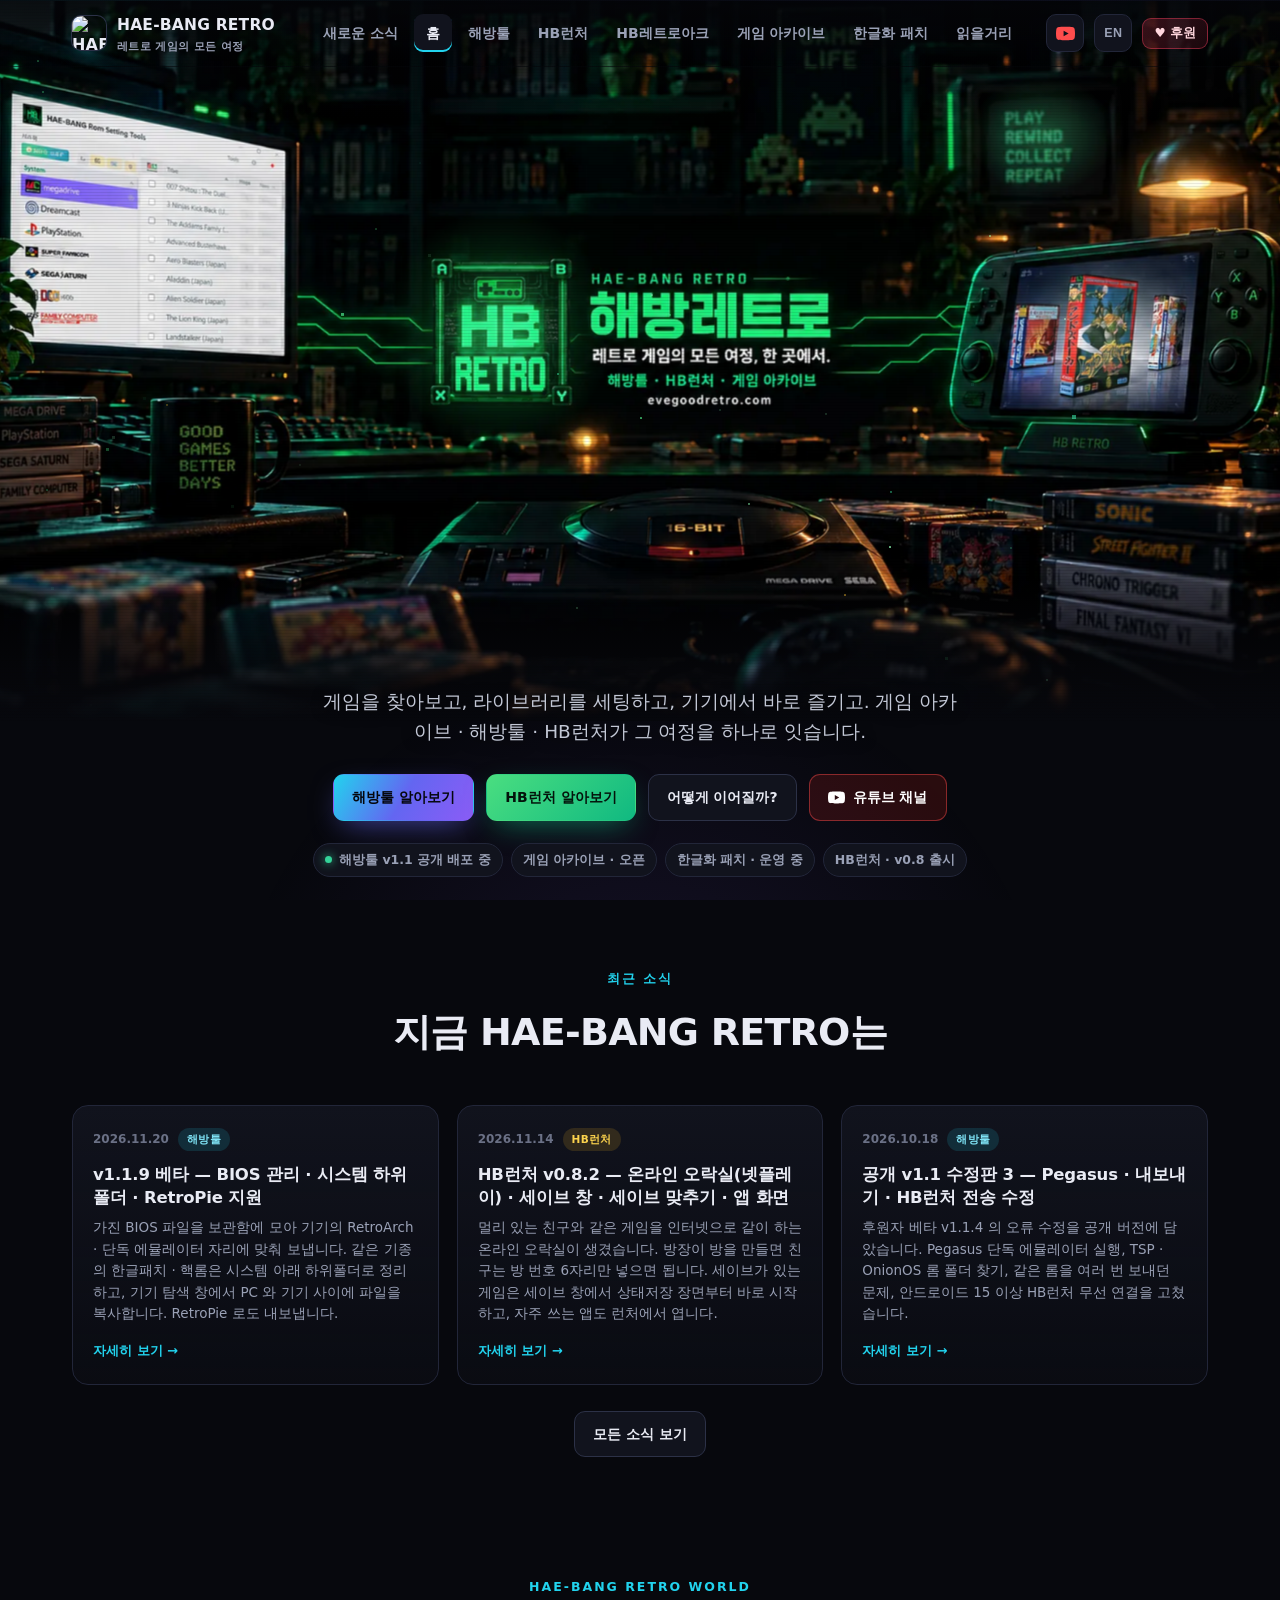
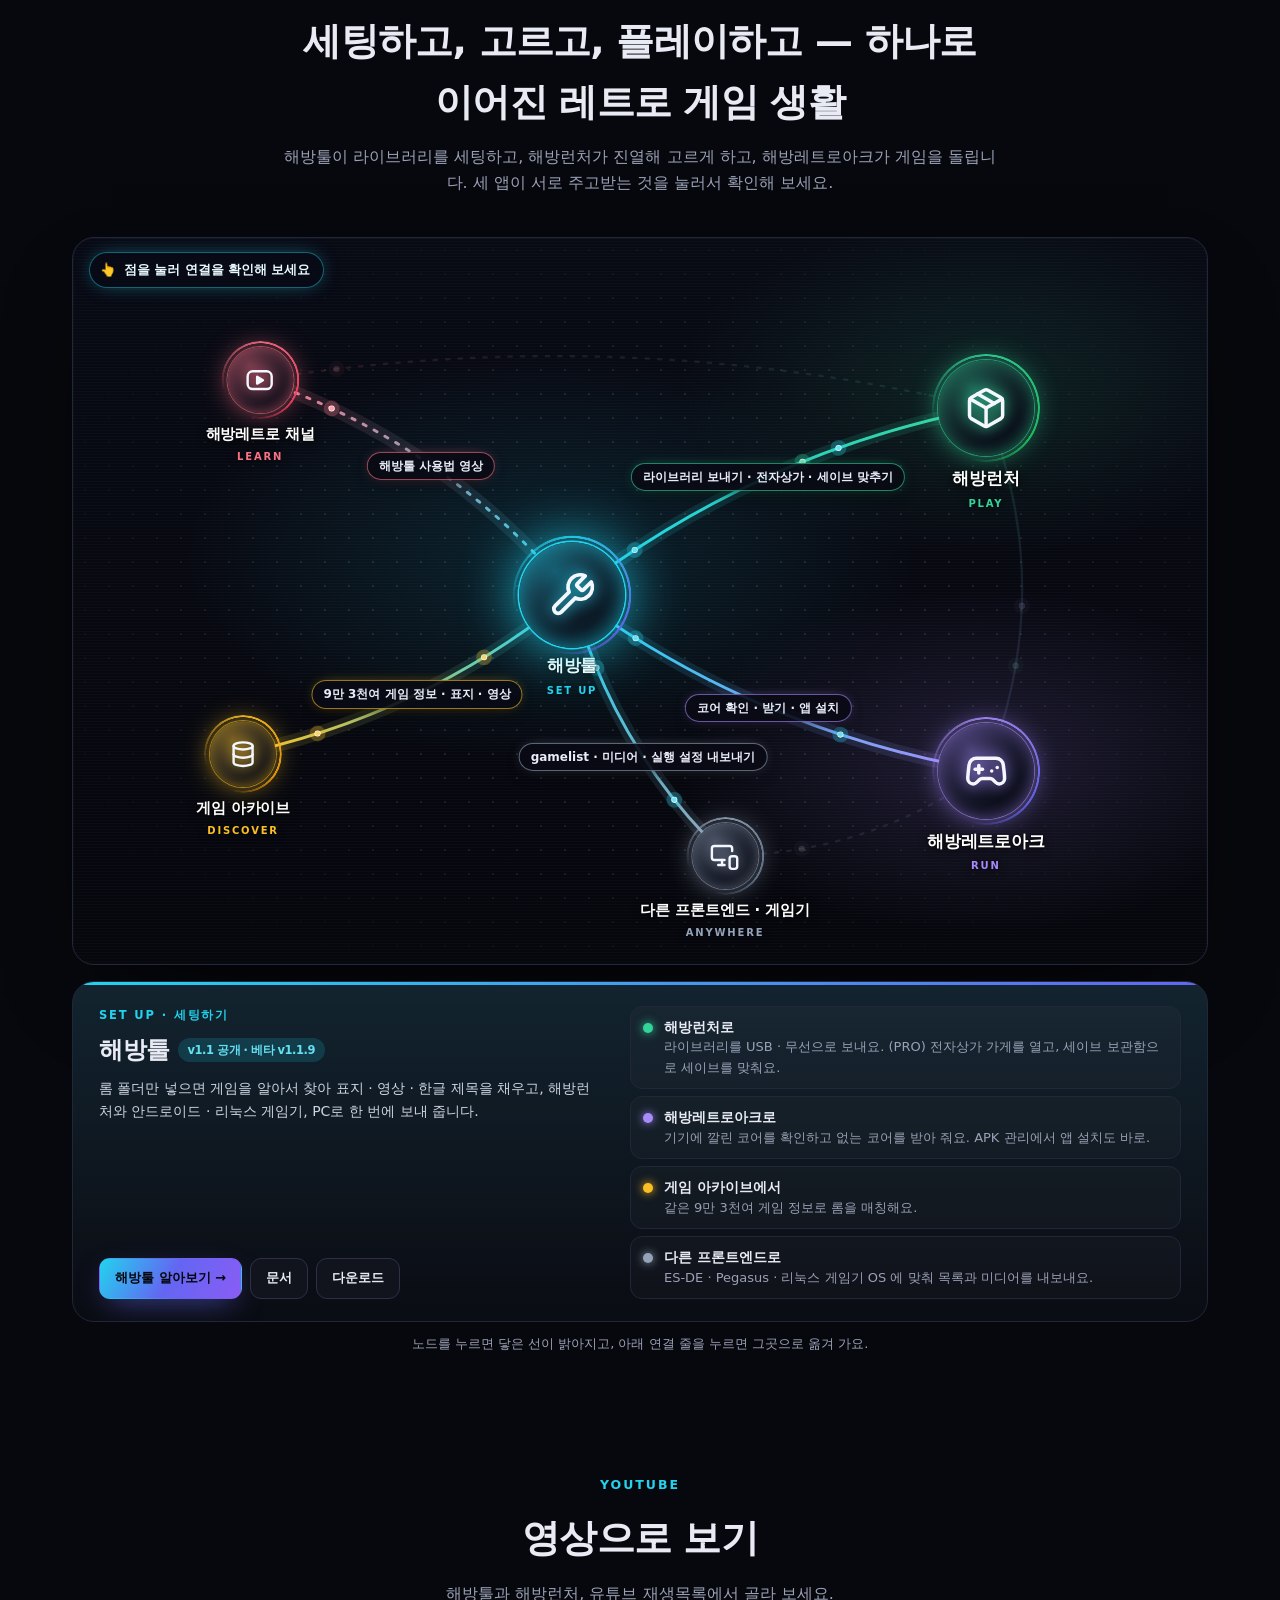
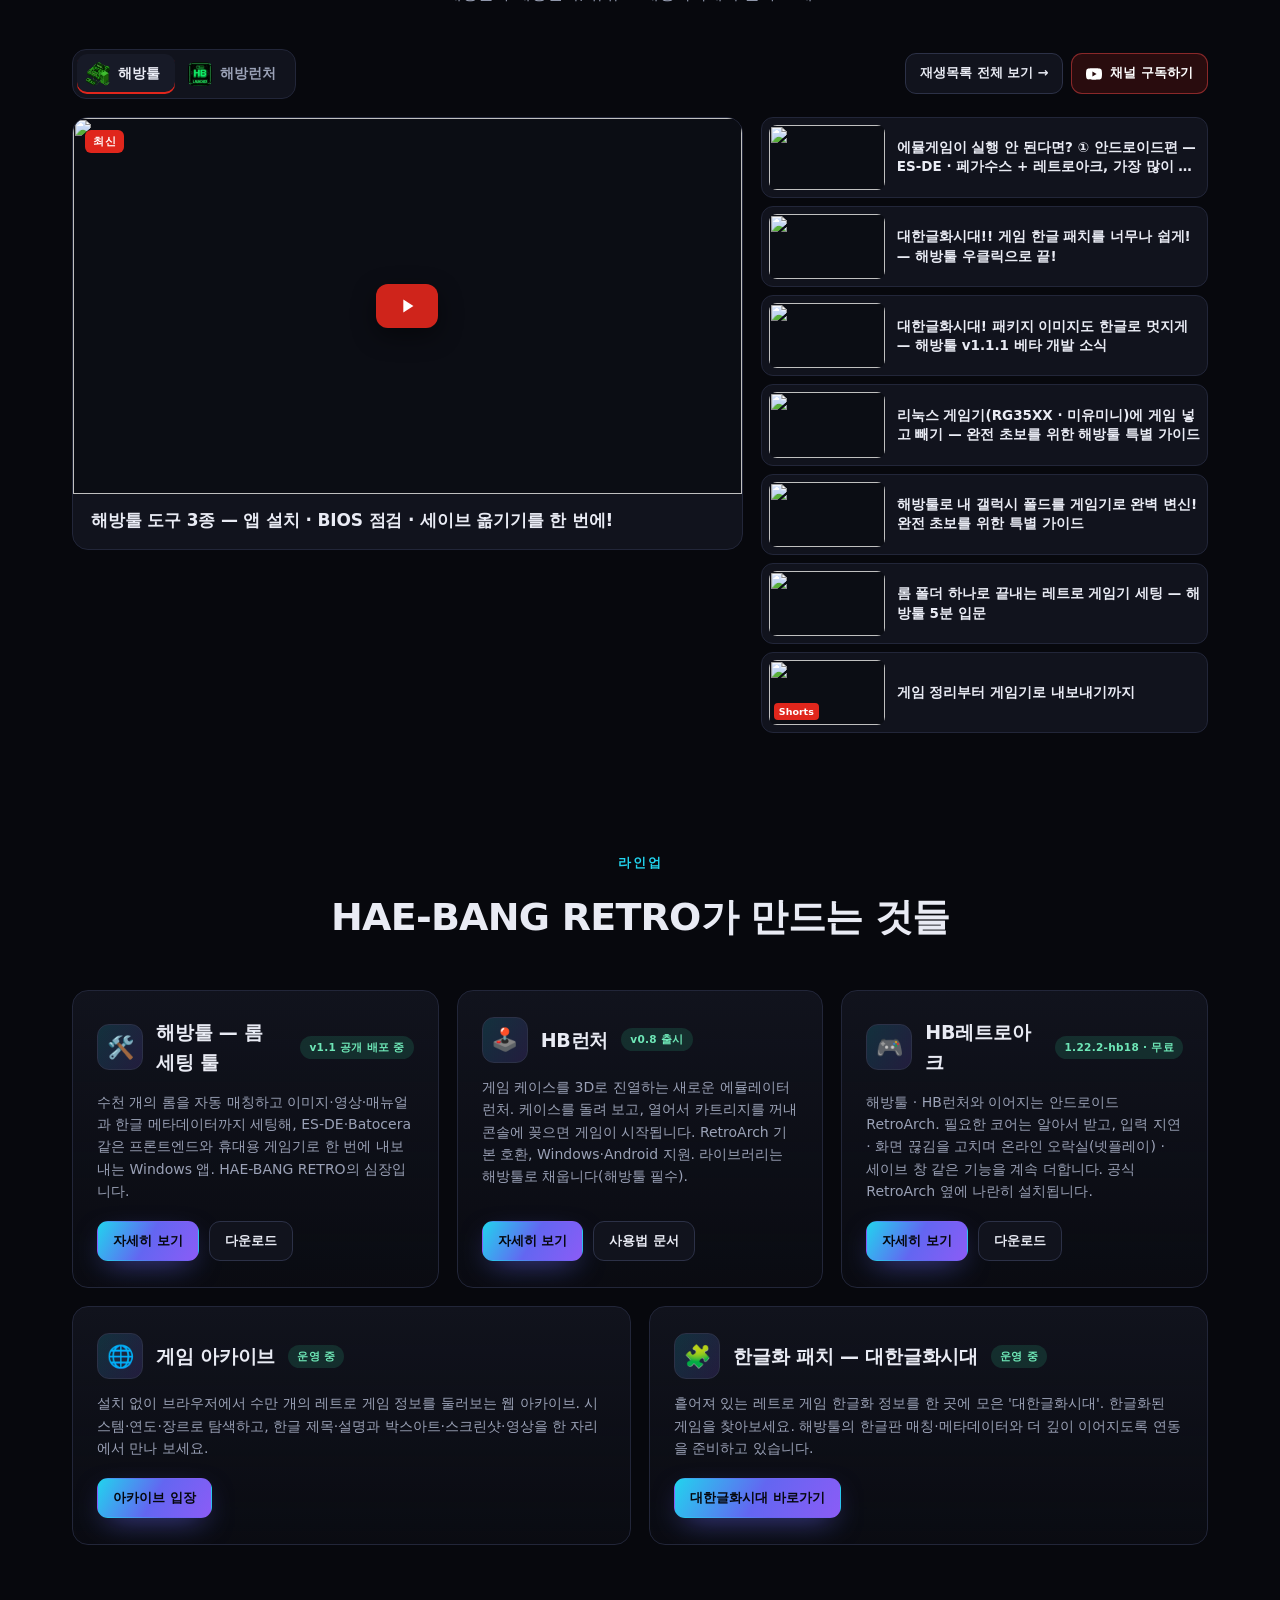
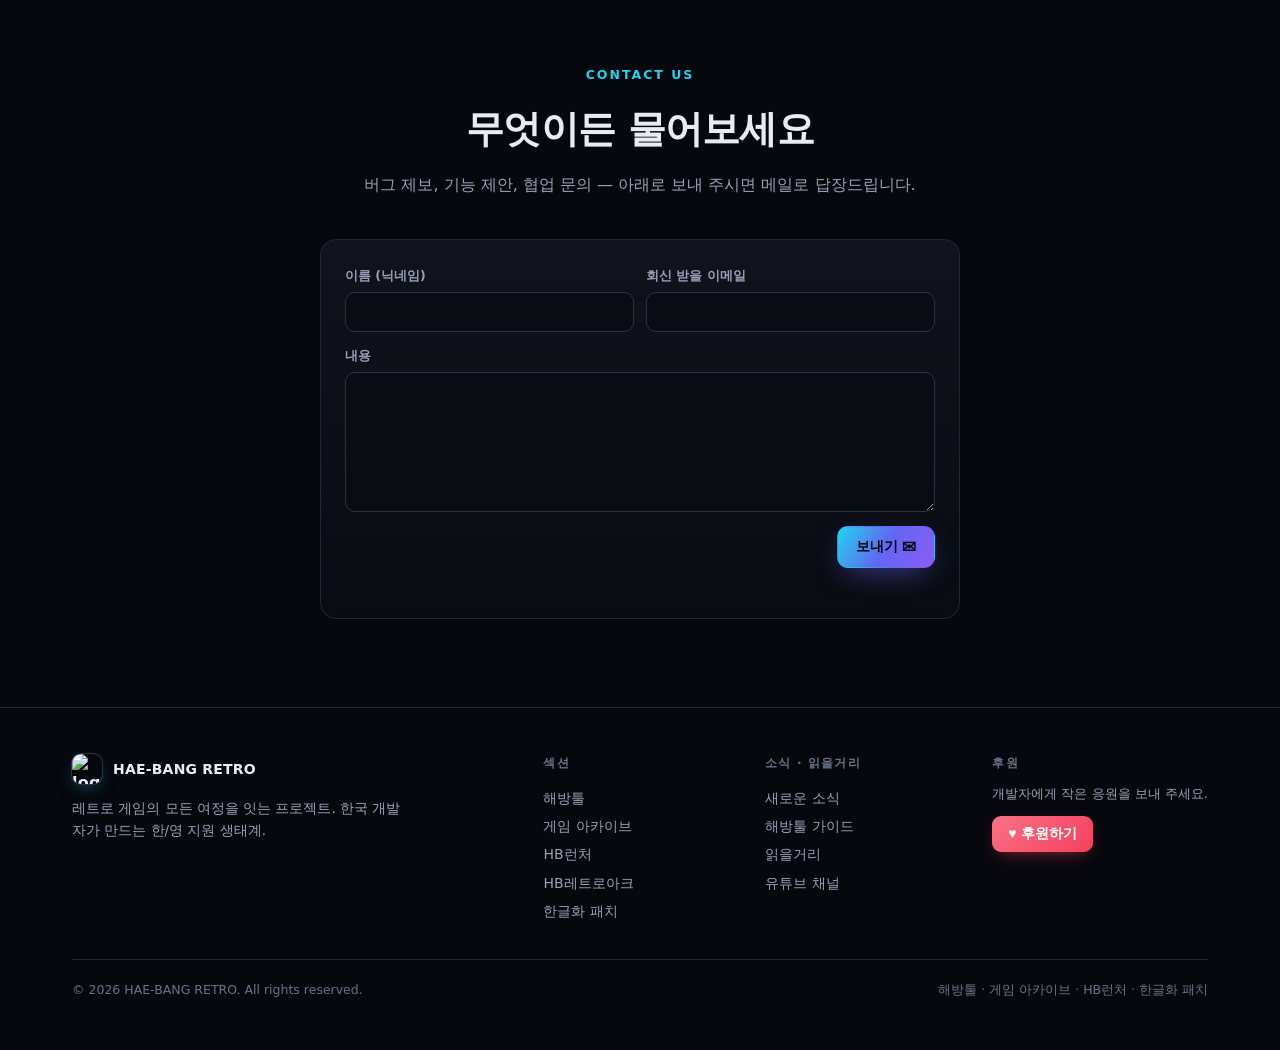
==== commit 8bd27905: "해방툴 v1.1.9 베타 — 새 소식 #rt-v119(BIOS 관리 · 시스템 하위폴더 · 기기 파일 복사/받기 · RetroPie 지원) · 배지 · 홈 카드 - news: 글 " ====
--- a/docs/index.html
+++ b/docs/index.html
@@ -609,10 +609,10 @@
         <h2 data-ko="지금 HAE-BANG RETRO는" data-en="What's happening">지금 HAE-BANG RETRO는</h2>
       </div>
       <div class="news-grid">
-        <a class="ncard reveal" href="news.html#rt-v118">
-          <div class="n-top"><span class="n-date">2026.11.13</span><span class="n-tag tool" data-ko="해방툴" data-en="Rom Tool">해방툴</span></div>
-          <h3 data-ko="v1.1.8 베타 — (PRO) 세이브 보관함 · HB런처 · HB레트로아크 바로 설치" data-en="v1.1.8 beta — (PRO) Save vault, HB apps installed from the app">v1.1.8 베타 — (PRO) 세이브 보관함 · HB런처 · HB레트로아크 바로 설치</h3>
-          <p data-ko="해방런처가 올린 세이브를 PC에 버전별로 모아 다른 기기에서 이어 합니다. APK 관리에서는 HB런처 · HB레트로아크 최신 버전을 바로 받아 기기에 설치하고, PS Vita 는 .zip · .7z 덤프도 받습니다." data-en="Saves uploaded by HB Launcher are kept on the PC version by version, ready to continue on another device. The APK manager downloads and installs the latest HB Launcher and HB RetroArch, and PS Vita now takes .zip and .7z dumps.">해방런처가 올린 세이브를 PC에 버전별로 모아 다른 기기에서 이어 합니다. APK 관리에서는 HB런처 · HB레트로아크 최신 버전을 바로 받아 기기에 설치하고, PS Vita 는 .zip · .7z 덤프도 받습니다.</p>
+        <a class="ncard reveal" href="news.html#rt-v119">
+          <div class="n-top"><span class="n-date">2026.11.20</span><span class="n-tag tool" data-ko="해방툴" data-en="Rom Tool">해방툴</span></div>
+          <h3 data-ko="v1.1.9 베타 — BIOS 관리 · 시스템 하위폴더 · RetroPie 지원" data-en="v1.1.9 beta — BIOS manager, system subfolders, RetroPie">v1.1.9 베타 — BIOS 관리 · 시스템 하위폴더 · RetroPie 지원</h3>
+          <p data-ko="가진 BIOS 파일을 보관함에 모아 기기의 RetroArch · 단독 에뮬레이터 자리에 맞춰 보냅니다. 같은 기종의 한글패치 · 핵롬은 시스템 아래 하위폴더로 정리하고, 기기 탐색 창에서 PC 와 기기 사이에 파일을 복사합니다. RetroPie 로도 내보냅니다." data-en="Keep your BIOS files in a library and send them to the right places for RetroArch and standalone emulators on the device. Sort Korean patches and hacks into subfolders under a system, copy files between PC and device in the device browser, and export to RetroPie.">가진 BIOS 파일을 보관함에 모아 기기의 RetroArch · 단독 에뮬레이터 자리에 맞춰 보냅니다. 같은 기종의 한글패치 · 핵롬은 시스템 아래 하위폴더로 정리하고, 기기 탐색 창에서 PC 와 기기 사이에 파일을 복사합니다. RetroPie 로도 내보냅니다.</p>
           <span class="n-more" data-ko="자세히 보기 →" data-en="Read more →">자세히 보기 →</span>
         </a>
         <a class="ncard reveal" href="news.html#hbl-v082">
@@ -722,7 +722,7 @@
 
           <div class="np" data-id="tool">
             <span class="tag">SET UP · <span data-ko="세팅하기" data-en="SET UP">세팅하기</span></span>
-            <h3><span data-ko="해방툴" data-en="HAE-BANG Rom Tool">해방툴</span><i class="st" data-ko="v1.1 공개 · 베타 v1.1.8" data-en="v1.1 public · beta v1.1.8">v1.1 공개 · 베타 v1.1.8</i></h3>
+            <h3><span data-ko="해방툴" data-en="HAE-BANG Rom Tool">해방툴</span><i class="st" data-ko="v1.1 공개 · 베타 v1.1.9" data-en="v1.1 public · beta v1.1.9">v1.1 공개 · 베타 v1.1.9</i></h3>
             <p data-ko="롬 폴더만 넣으면 게임을 알아서 찾아 표지 · 영상 · 한글 제목을 채우고, 해방런처와 안드로이드 · 리눅스 게임기, PC로 한 번에 보내 줍니다."
                data-en="Drop in your ROM folder: it finds every game, fills in box art, videos and Korean titles, and sends it all to HB Launcher, Android or Linux handhelds and your PC.">롬 폴더만 넣으면 게임을 알아서 찾아 표지 · 영상 · 한글 제목을 채우고, 해방런처와 안드로이드 · 리눅스 게임기, PC로 한 번에 보내 줍니다.</p>
             <ul class="np-links">
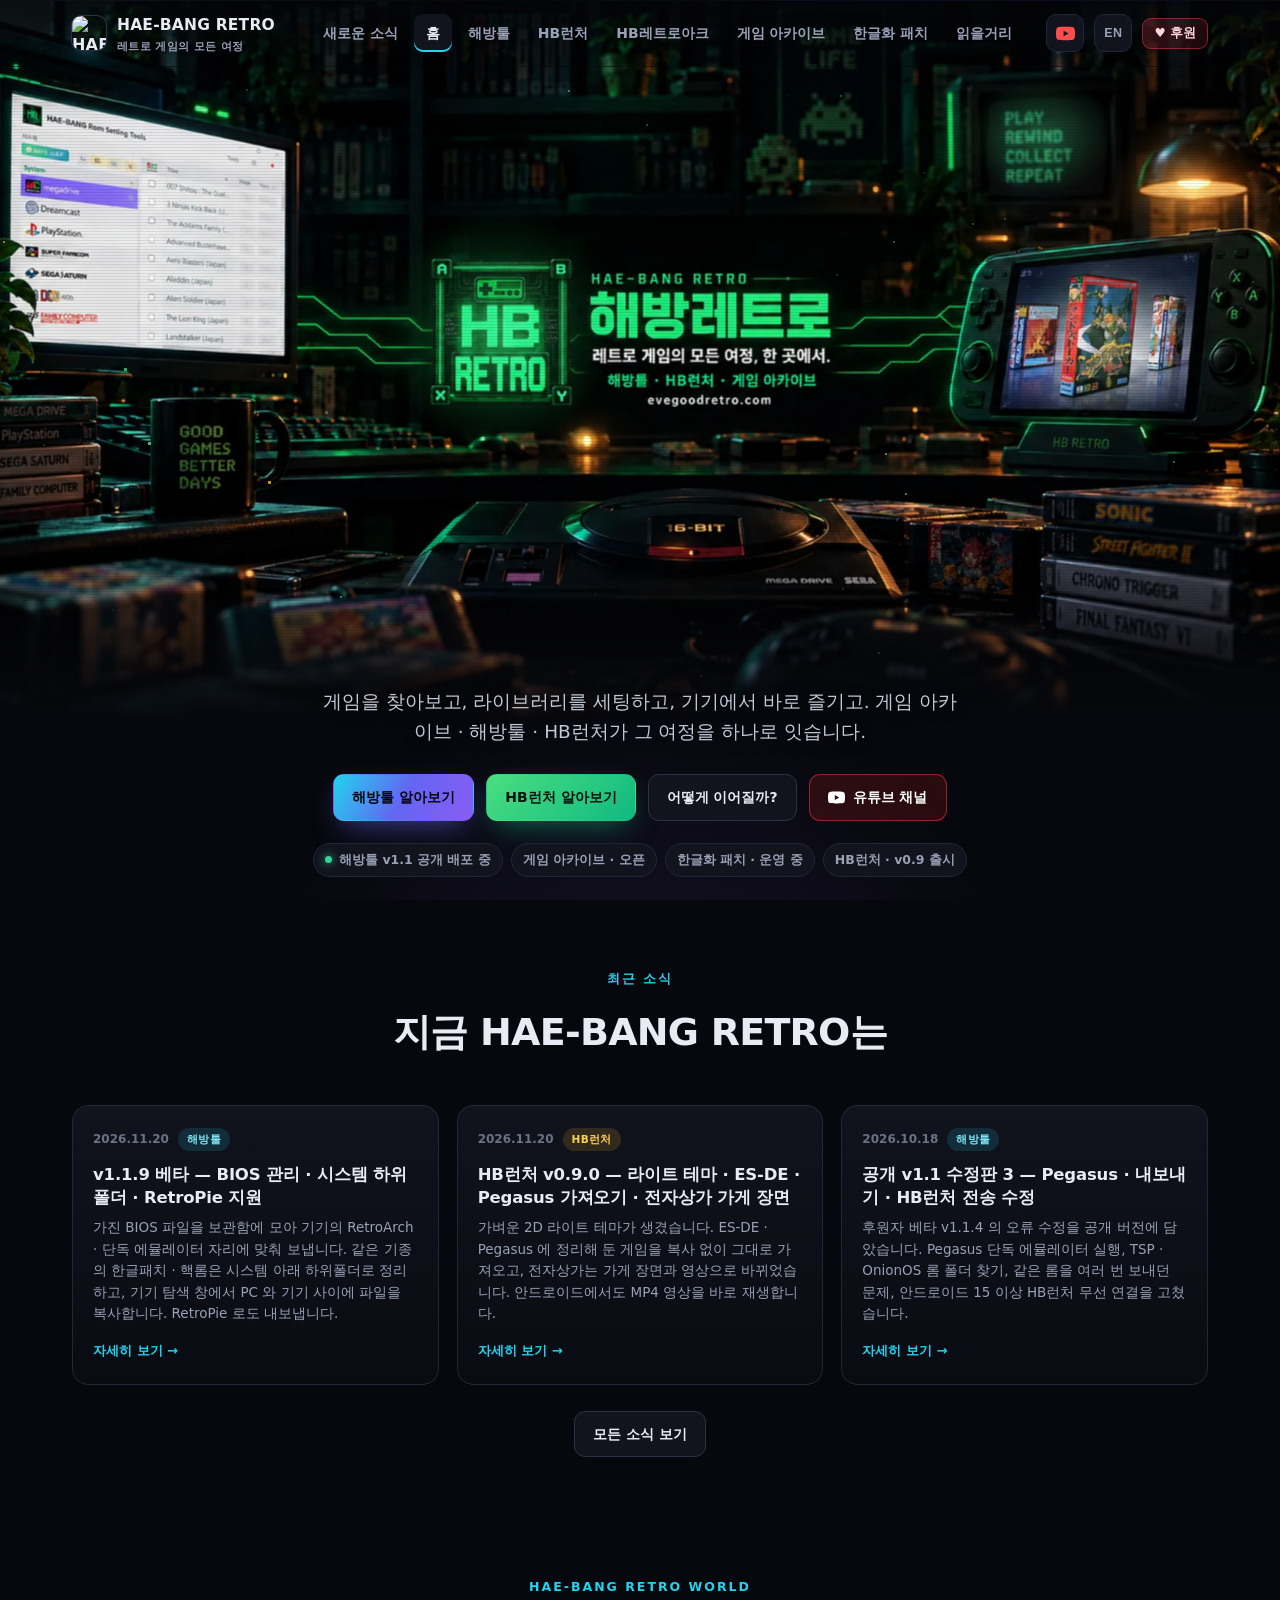
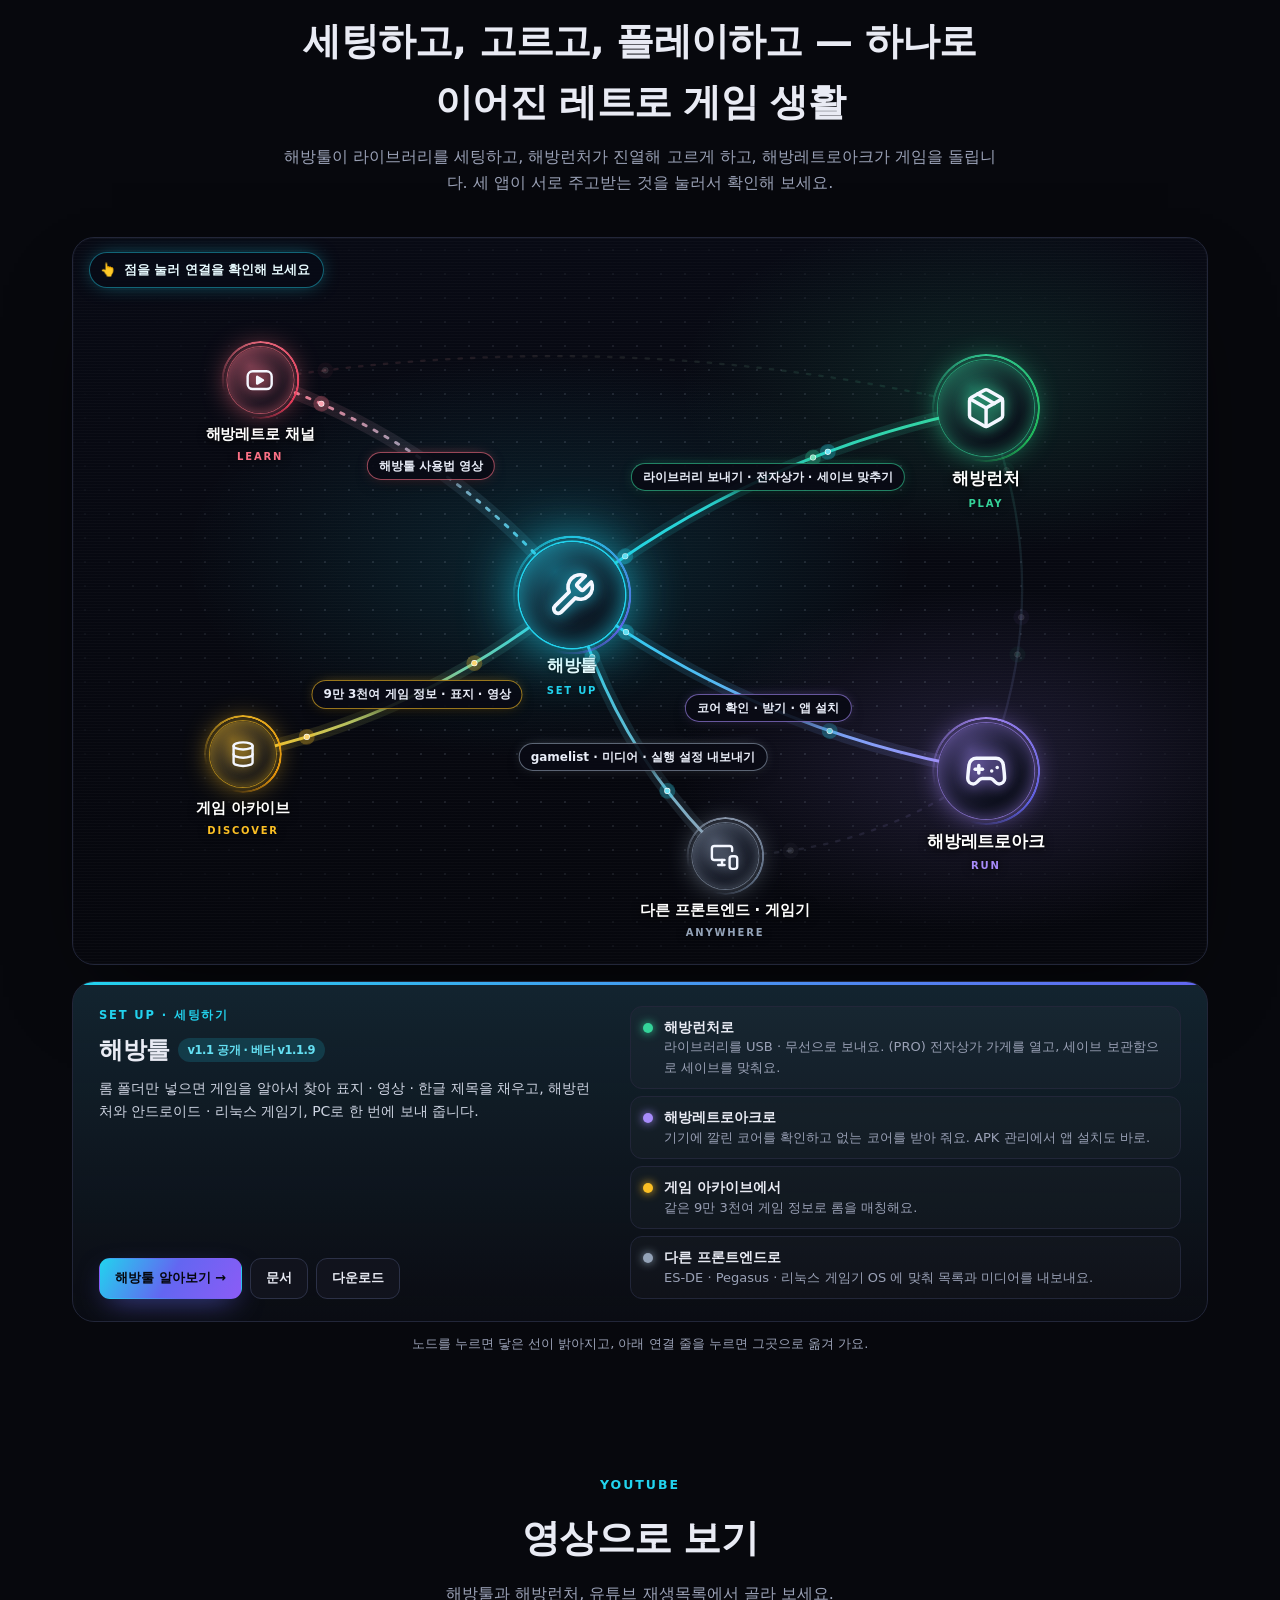
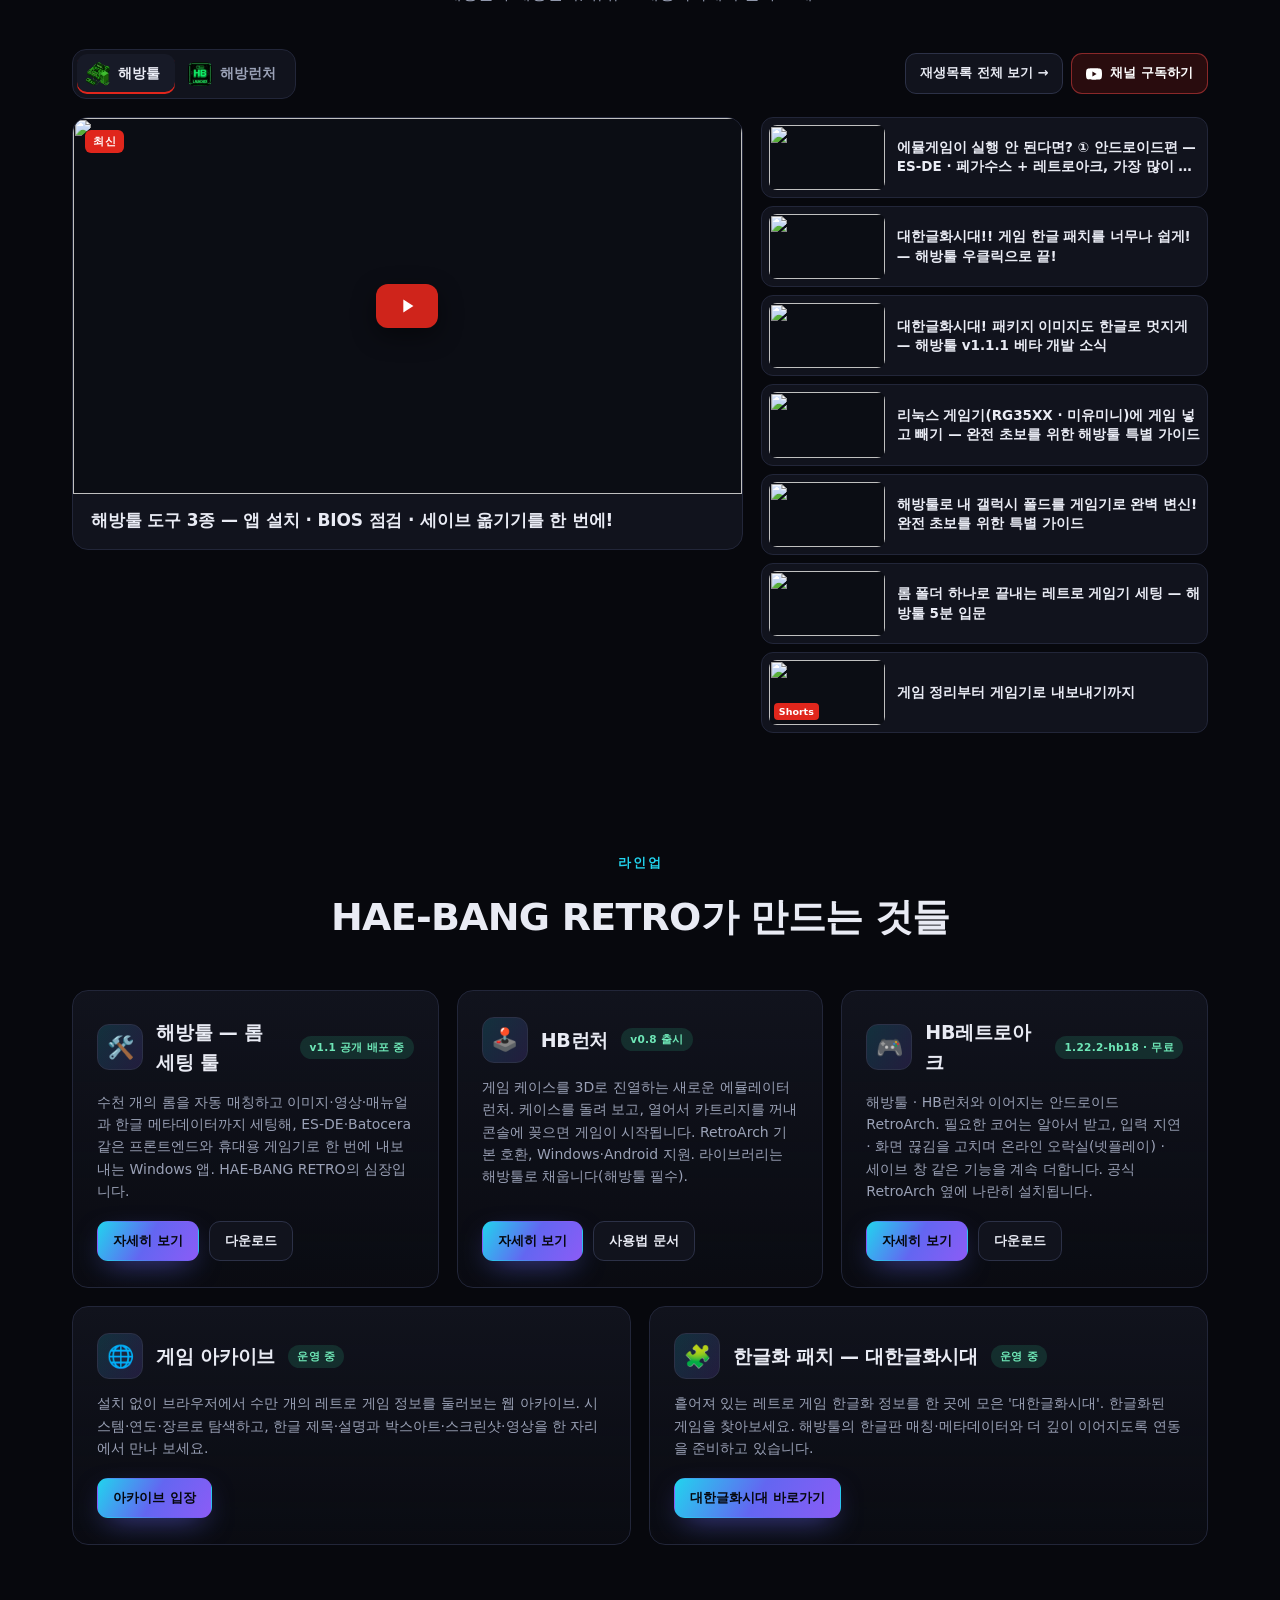
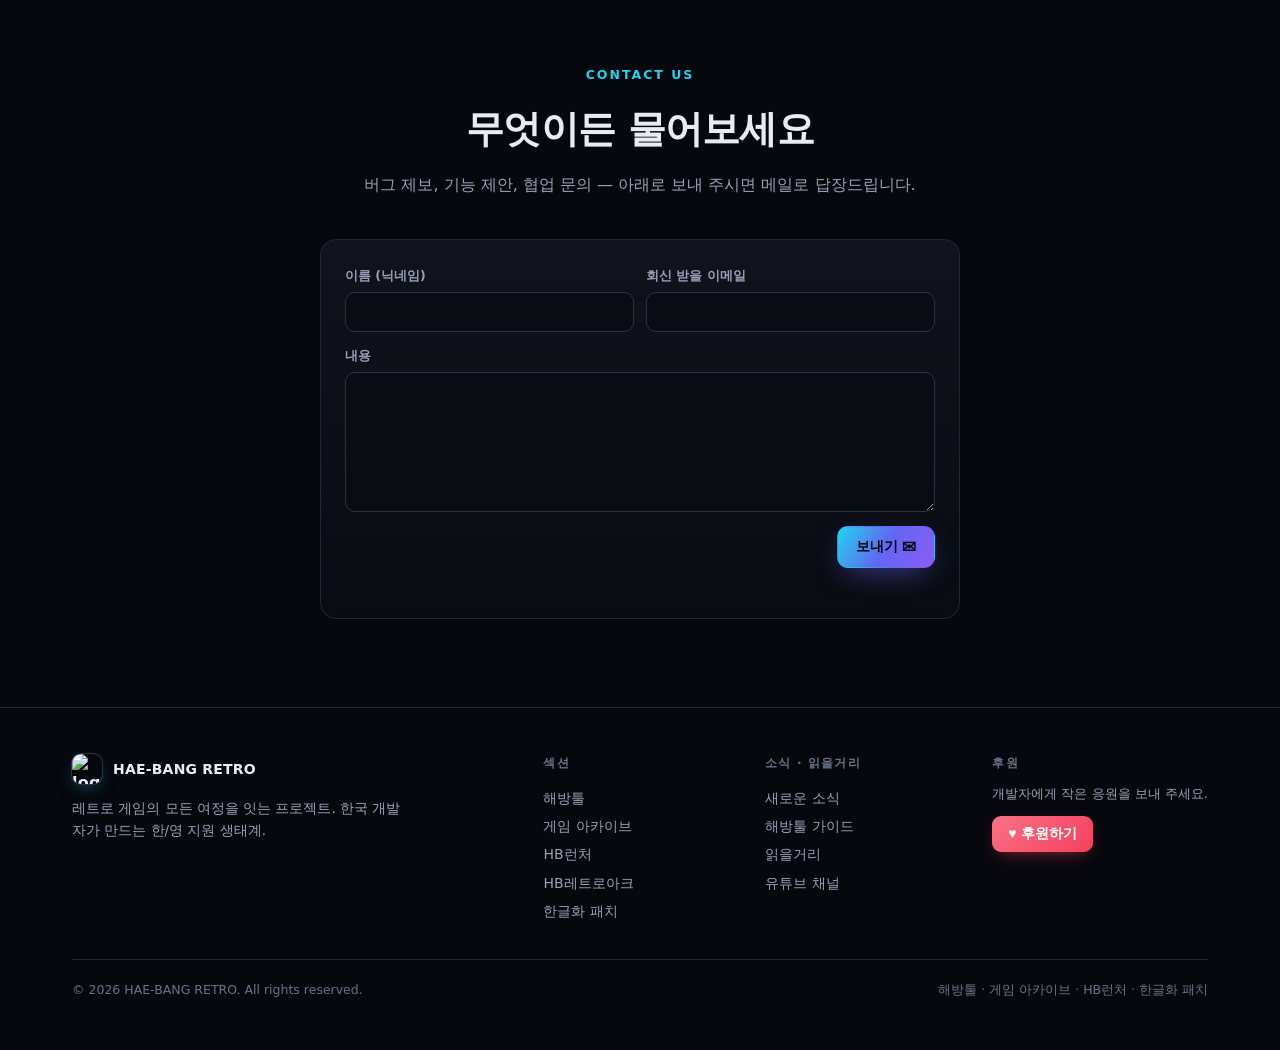
==== commit 0d9768c6: "HB런처 v0.9.0 — 새 소식 #hbl-v090(라이트 테마 · ES-DE · Pegasus 가져오기 · 전자상가 가게 장면 · MP4 재생) · 받기 단추 · zip 주소 ·" ====
--- a/docs/index.html
+++ b/docs/index.html
@@ -596,7 +596,7 @@
         <span class="badge"><span class="dot"></span><span data-ko="해방툴 v1.1 공개 배포 중" data-en="Rom Tool v1.1 out now">해방툴 v1.1 공개 배포 중</span></span>
         <span class="badge" data-ko="게임 아카이브 · 오픈" data-en="Game Archive · open now">게임 아카이브 · 오픈</span>
         <span class="badge" data-ko="한글화 패치 · 운영 중" data-en="KR Patches · open now">한글화 패치 · 운영 중</span>
-        <span class="badge" data-ko="HB런처 · v0.8 출시" data-en="HB Launcher · v0.8 out now">HB런처 · v0.8 출시</span>
+        <span class="badge" data-ko="HB런처 · v0.9 출시" data-en="HB Launcher · v0.9 out now">HB런처 · v0.9 출시</span>
       </div>
     </div>
   </section>
@@ -615,10 +615,10 @@
           <p data-ko="가진 BIOS 파일을 보관함에 모아 기기의 RetroArch · 단독 에뮬레이터 자리에 맞춰 보냅니다. 같은 기종의 한글패치 · 핵롬은 시스템 아래 하위폴더로 정리하고, 기기 탐색 창에서 PC 와 기기 사이에 파일을 복사합니다. RetroPie 로도 내보냅니다." data-en="Keep your BIOS files in a library and send them to the right places for RetroArch and standalone emulators on the device. Sort Korean patches and hacks into subfolders under a system, copy files between PC and device in the device browser, and export to RetroPie.">가진 BIOS 파일을 보관함에 모아 기기의 RetroArch · 단독 에뮬레이터 자리에 맞춰 보냅니다. 같은 기종의 한글패치 · 핵롬은 시스템 아래 하위폴더로 정리하고, 기기 탐색 창에서 PC 와 기기 사이에 파일을 복사합니다. RetroPie 로도 내보냅니다.</p>
           <span class="n-more" data-ko="자세히 보기 →" data-en="Read more →">자세히 보기 →</span>
         </a>
-        <a class="ncard reveal" href="news.html#hbl-v082">
-          <div class="n-top"><span class="n-date">2026.11.14</span><span class="n-tag launcher" data-ko="HB런처" data-en="HB Launcher">HB런처</span></div>
-          <h3 data-ko="HB런처 v0.8.2 — 온라인 오락실(넷플레이) · 세이브 창 · 세이브 맞추기 · 앱 화면" data-en="HB Launcher v0.8.2 — Online Arcade (netplay), save panel, save sync, apps screen">HB런처 v0.8.2 — 온라인 오락실(넷플레이) · 세이브 창 · 세이브 맞추기 · 앱 화면</h3>
-          <p data-ko="멀리 있는 친구와 같은 게임을 인터넷으로 같이 하는 온라인 오락실이 생겼습니다. 방장이 방을 만들면 친구는 방 번호 6자리만 넣으면 됩니다. 세이브가 있는 게임은 세이브 창에서 상태저장 장면부터 바로 시작하고, 자주 쓰는 앱도 런처에서 엽니다." data-en="The Online Arcade lets you play the same game with a faraway friend over the internet — the host makes a room and the friend types its 6-digit number. Games with saves start right from a save state in the save panel, and your favourite apps open from the launcher.">멀리 있는 친구와 같은 게임을 인터넷으로 같이 하는 온라인 오락실이 생겼습니다. 방장이 방을 만들면 친구는 방 번호 6자리만 넣으면 됩니다. 세이브가 있는 게임은 세이브 창에서 상태저장 장면부터 바로 시작하고, 자주 쓰는 앱도 런처에서 엽니다.</p>
+        <a class="ncard reveal" href="news.html#hbl-v090">
+          <div class="n-top"><span class="n-date">2026.11.20</span><span class="n-tag launcher" data-ko="HB런처" data-en="HB Launcher">HB런처</span></div>
+          <h3 data-ko="HB런처 v0.9.0 — 라이트 테마 · ES-DE · Pegasus 가져오기 · 전자상가 가게 장면" data-en="HB Launcher v0.9.0 — Lite theme, ES-DE / Pegasus import, Mall shop scene">HB런처 v0.9.0 — 라이트 테마 · ES-DE · Pegasus 가져오기 · 전자상가 가게 장면</h3>
+          <p data-ko="가벼운 2D 라이트 테마가 생겼습니다. ES-DE · Pegasus 에 정리해 둔 게임을 복사 없이 그대로 가져오고, 전자상가는 가게 장면과 영상으로 바뀌었습니다. 안드로이드에서도 MP4 영상을 바로 재생합니다." data-en="A light 2D Lite theme arrives. Bring in the games you keep in ES-DE or Pegasus without copying anything, the Mall becomes a shop scene with videos, and MP4 videos now play on Android.">가벼운 2D 라이트 테마가 생겼습니다. ES-DE · Pegasus 에 정리해 둔 게임을 복사 없이 그대로 가져오고, 전자상가는 가게 장면과 영상으로 바뀌었습니다. 안드로이드에서도 MP4 영상을 바로 재생합니다.</p>
           <span class="n-more" data-ko="자세히 보기 →" data-en="Read more →">자세히 보기 →</span>
         </a>
         <a class="ncard reveal" href="news.html#rt-fix3">
@@ -740,7 +740,7 @@
 
           <div class="np" data-id="launcher" hidden>
             <span class="tag">PLAY · <span data-ko="고르고 플레이하기" data-en="PICK &amp; PLAY">고르고 플레이하기</span></span>
-            <h3><span data-ko="해방런처" data-en="HB Launcher">해방런처</span><i class="st" data-ko="v0.8 출시" data-en="v0.8 out now">v0.8 출시</i></h3>
+            <h3><span data-ko="해방런처" data-en="HB Launcher">해방런처</span><i class="st" data-ko="v0.9 출시" data-en="v0.9 out now">v0.9 출시</i></h3>
             <p data-ko="게임을 실물 같은 3D 케이스로 진열하고, 케이스를 열어 팩을 꽂듯 골라 바로 실행. 해방툴이 세팅한 라이브러리를 Windows · Android 에서 그대로 즐겨요."
                data-en="Your games as true-to-life 3D cases on a shelf — open one, slot it in, and play. The library the Rom Tool set up, ready on Windows and Android.">게임을 실물 같은 3D 케이스로 진열하고, 케이스를 열어 팩을 꽂듯 골라 바로 실행. 해방툴이 세팅한 라이브러리를 Windows · Android 에서 그대로 즐겨요.</p>
             <ul class="np-links">
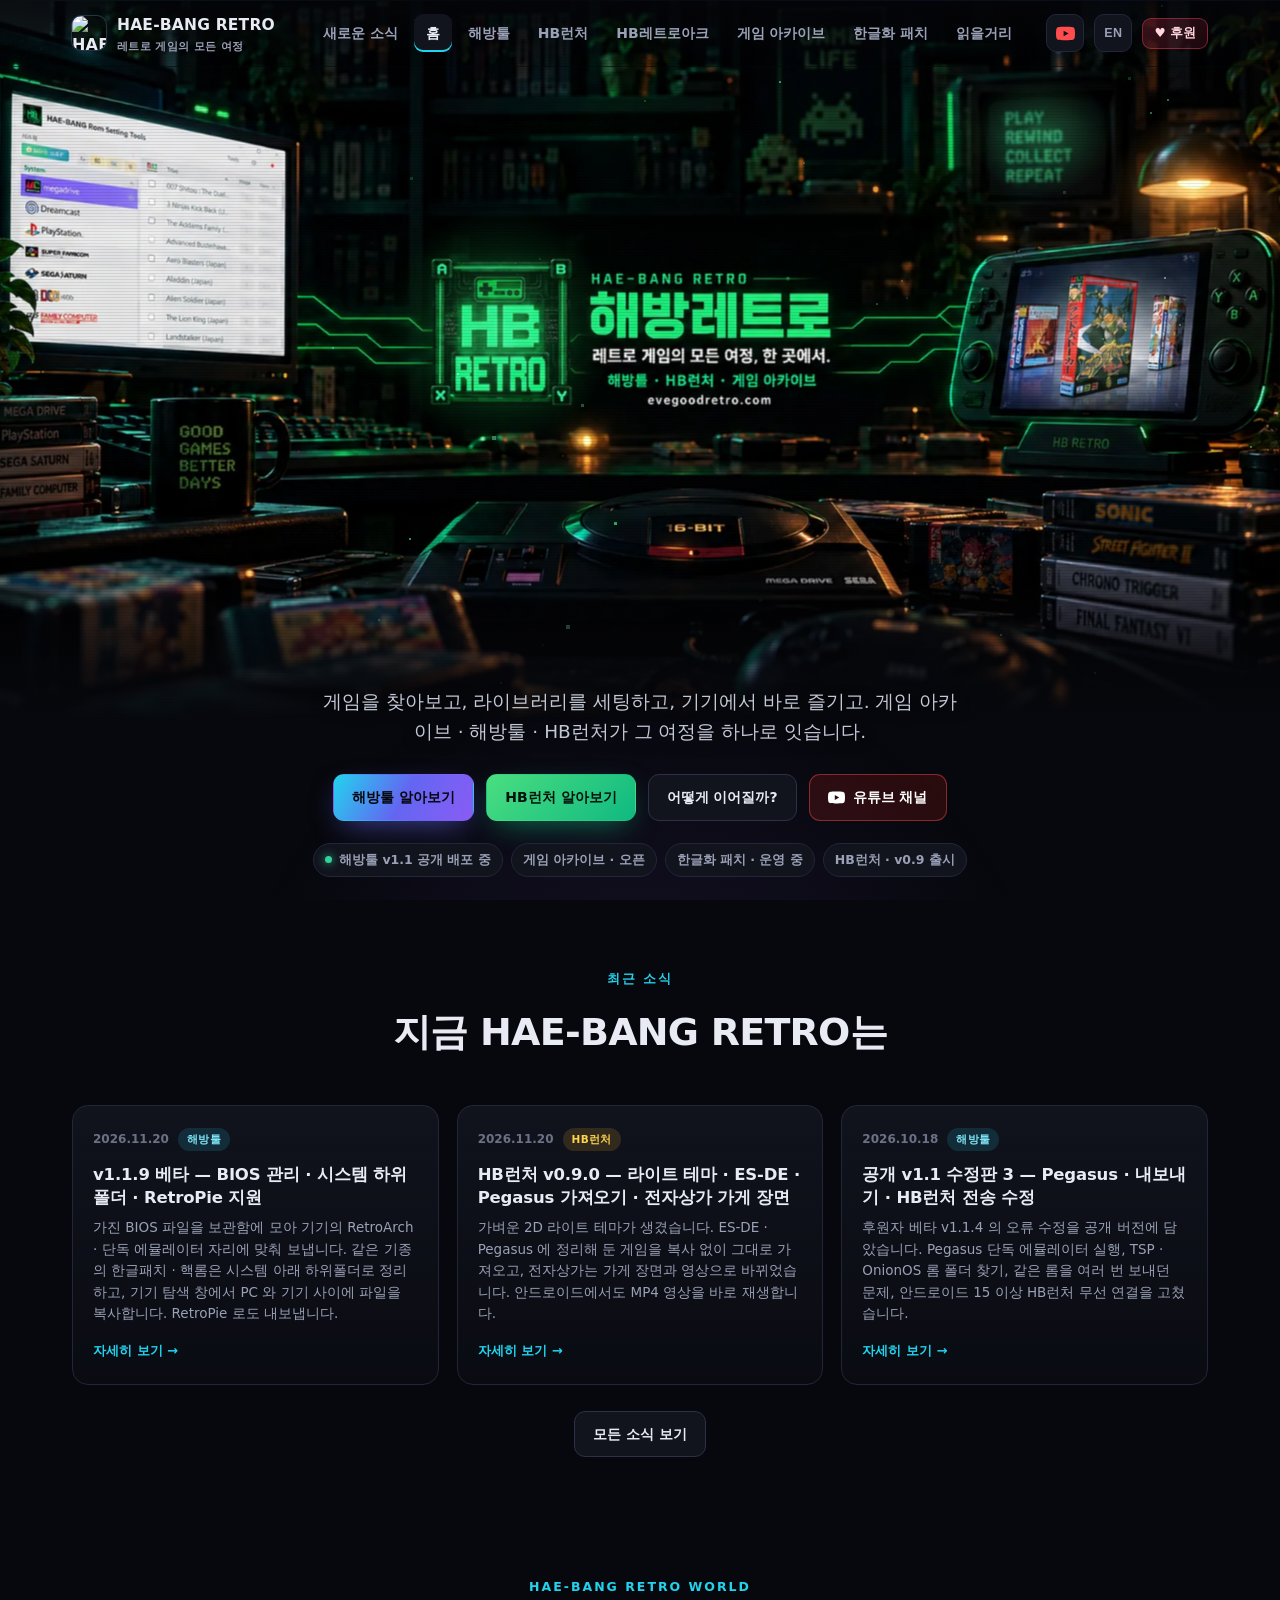
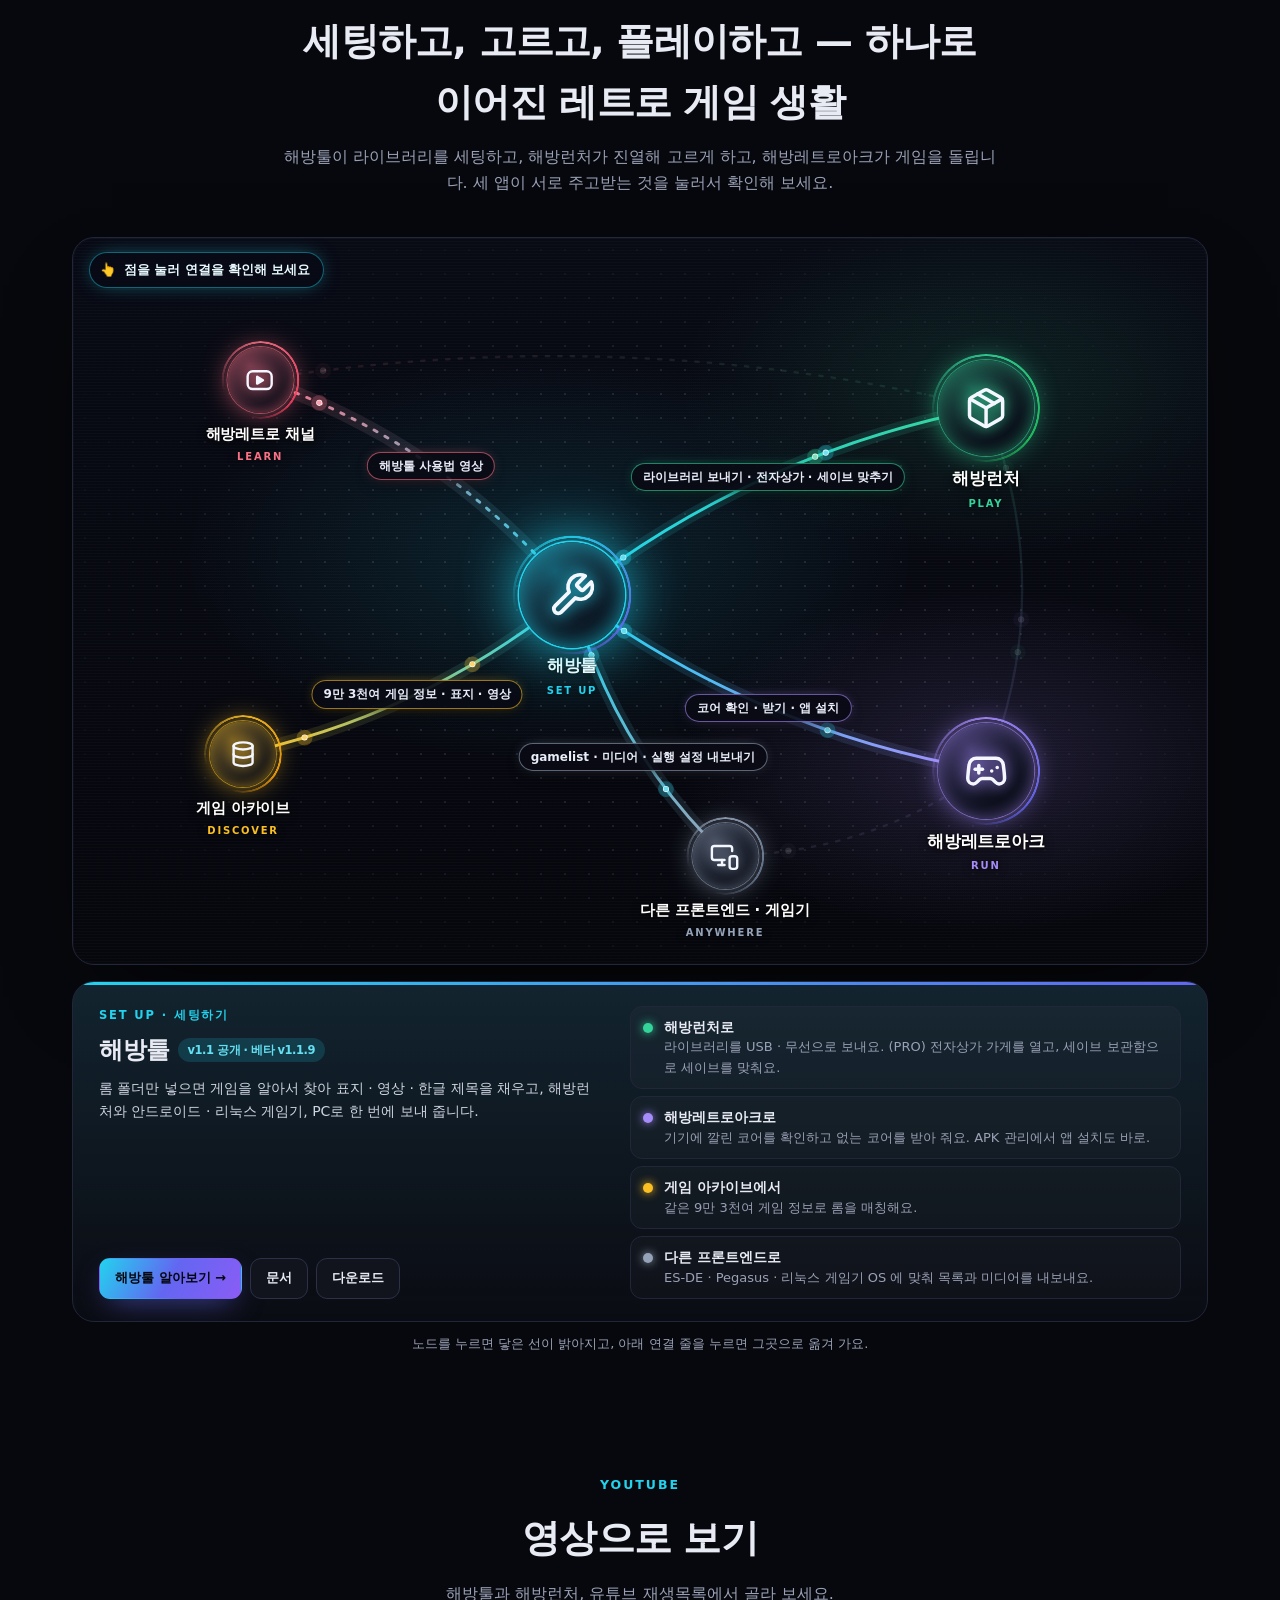
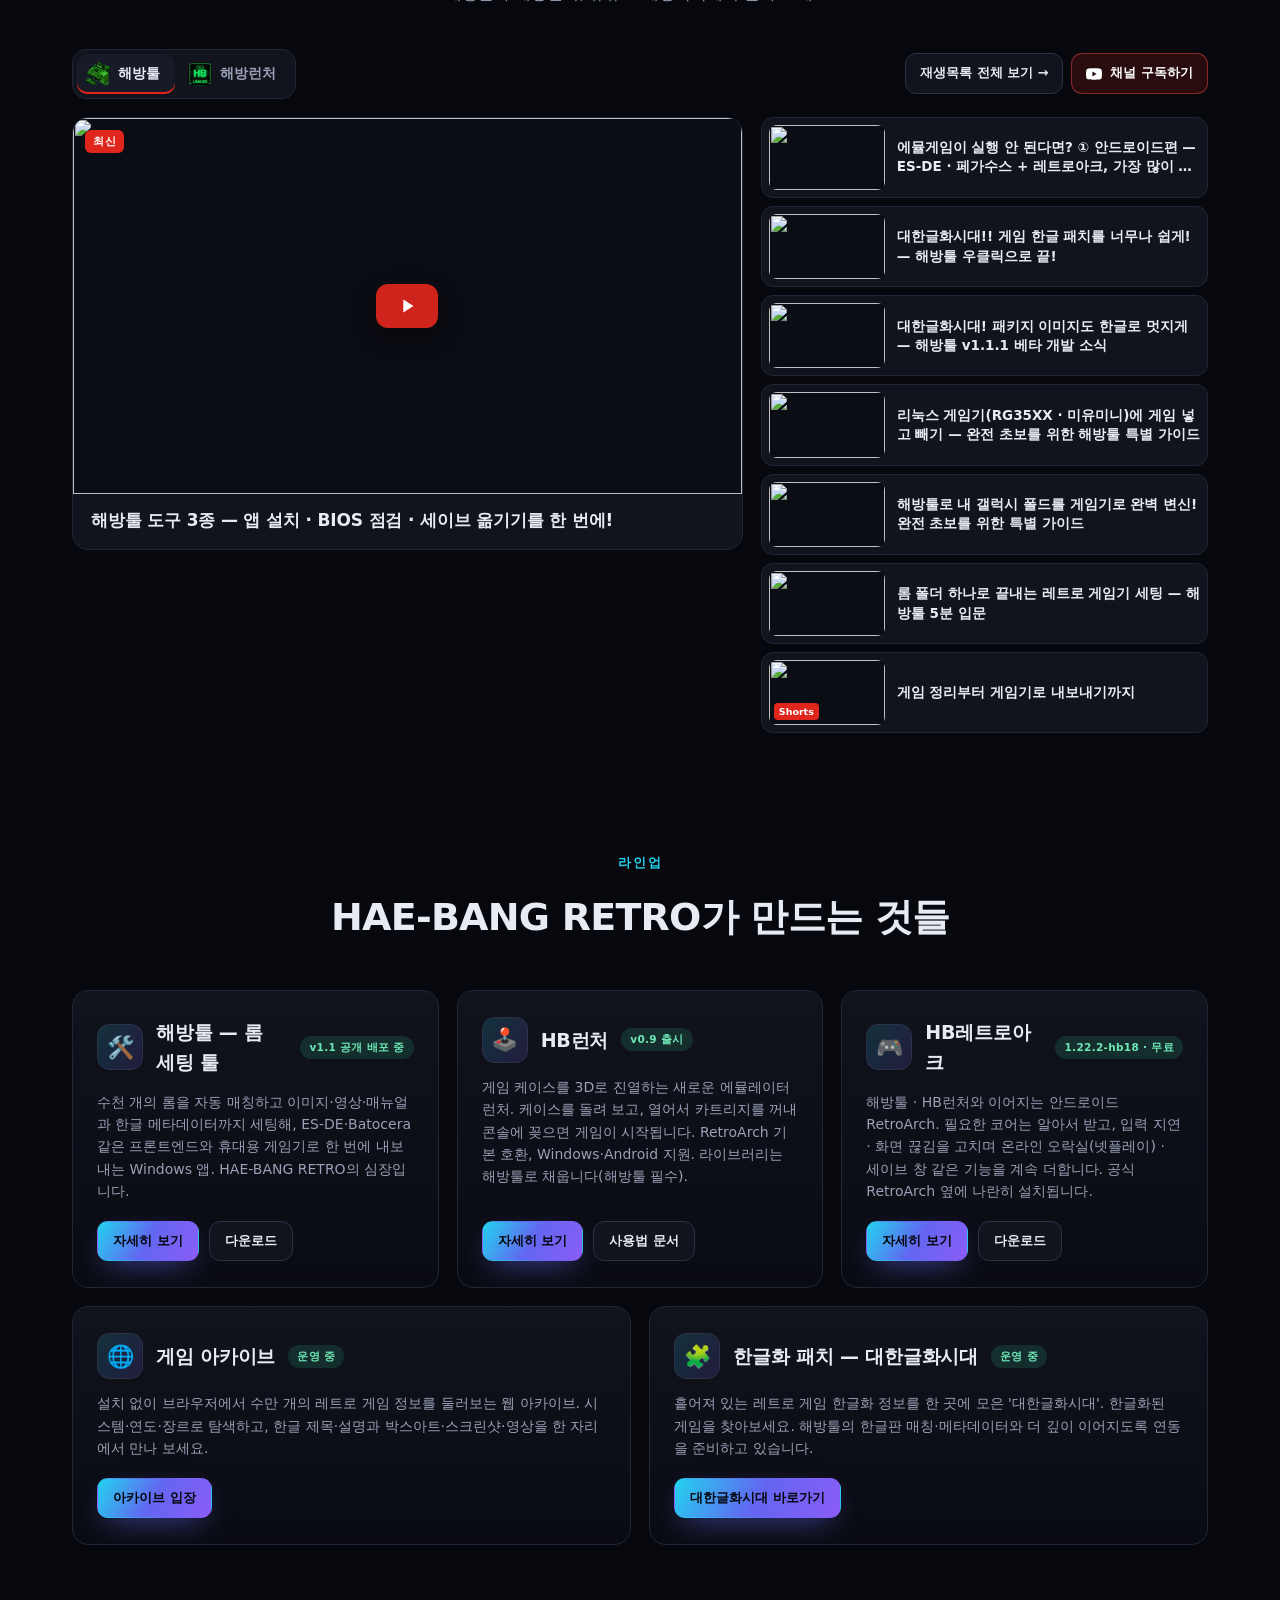
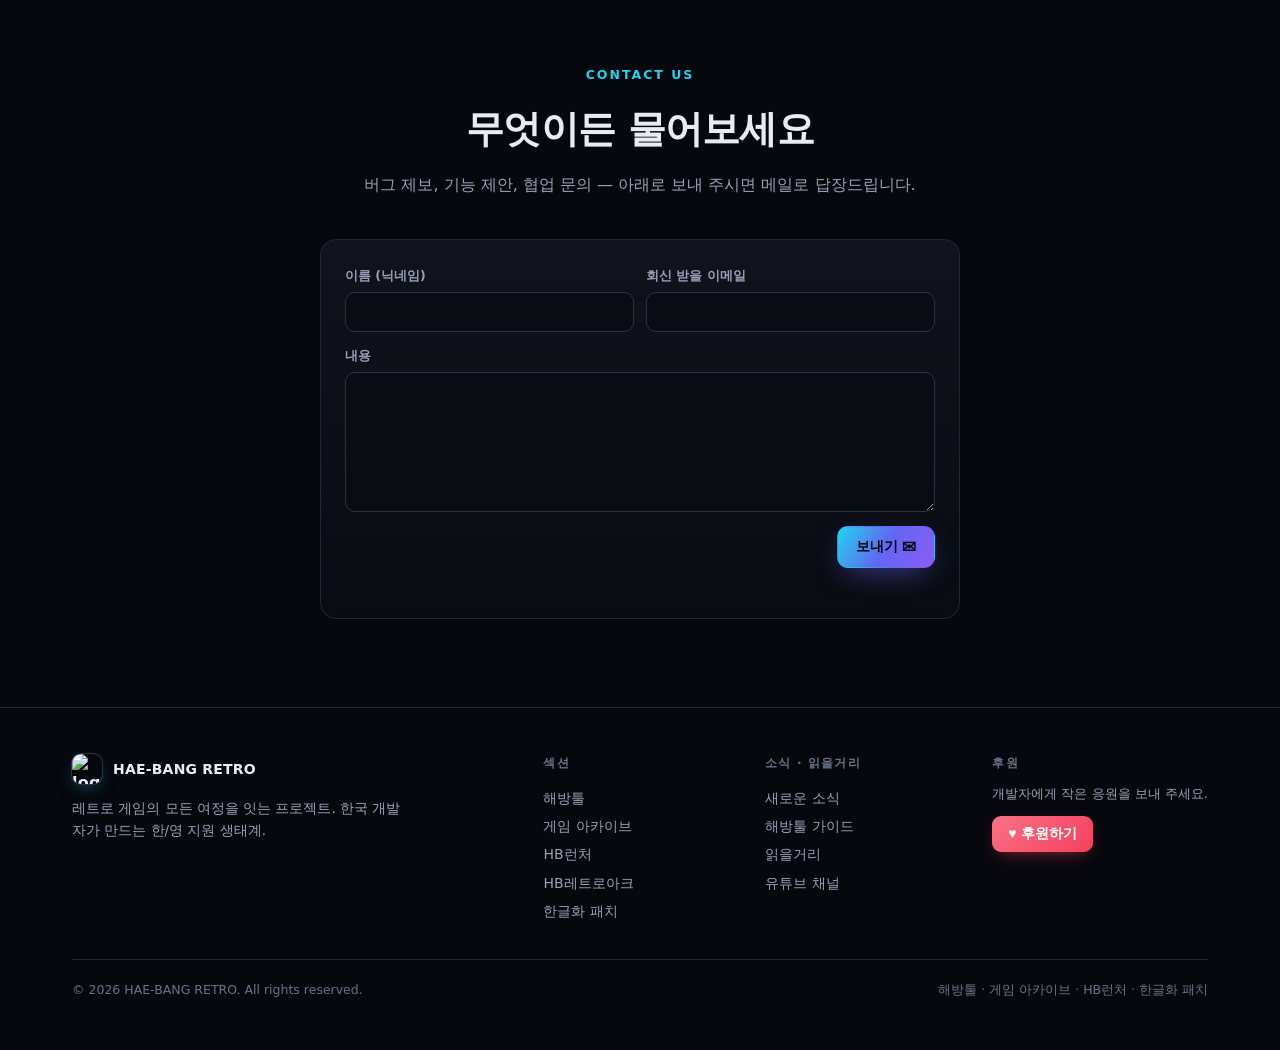
==== commit 9332ef0a: "HB런처 v0.9.0 — 새 소식 맨 위 배너 · 홈 제품 카드 상태를 v0.9 로 (사용자 지적: 맨 위 배너가 v0.8 로 남아 있었다) Co-Authored-By: Claud" ====
--- a/docs/index.html
+++ b/docs/index.html
@@ -875,7 +875,7 @@
           <div class="p-head">
             <div class="p-ico">🕹️</div>
             <h3 data-ko="HB런처" data-en="HB Launcher">HB런처</h3>
-            <span class="p-status st-live" data-ko="v0.8 출시" data-en="v0.8 out now">v0.8 출시</span>
+            <span class="p-status st-live" data-ko="v0.9 출시" data-en="v0.9 out now">v0.9 출시</span>
           </div>
           <p data-ko="게임 케이스를 3D로 진열하는 새로운 에뮬레이터 런처. 케이스를 돌려 보고, 열어서 카트리지를 꺼내 콘솔에 꽂으면 게임이 시작됩니다. RetroArch 기본 호환, Windows·Android 지원. 라이브러리는 해방툴로 채웁니다(해방툴 필수)."
              data-en="A new emulator launcher that shelves your games as 3D cases. Spin one around, open it, pull the cartridge and slot it into the console — the game begins. RetroArch-compatible, Windows &amp; Android. The library comes from the Rom Tool (required).">게임 케이스를 3D로 진열하는 새로운 에뮬레이터 런처. 케이스를 돌려 보고, 열어서 카트리지를 꺼내 콘솔에 꽂으면 게임이 시작됩니다. RetroArch 기본 호환, Windows·Android 지원. 라이브러리는 해방툴로 채웁니다(해방툴 필수).</p>
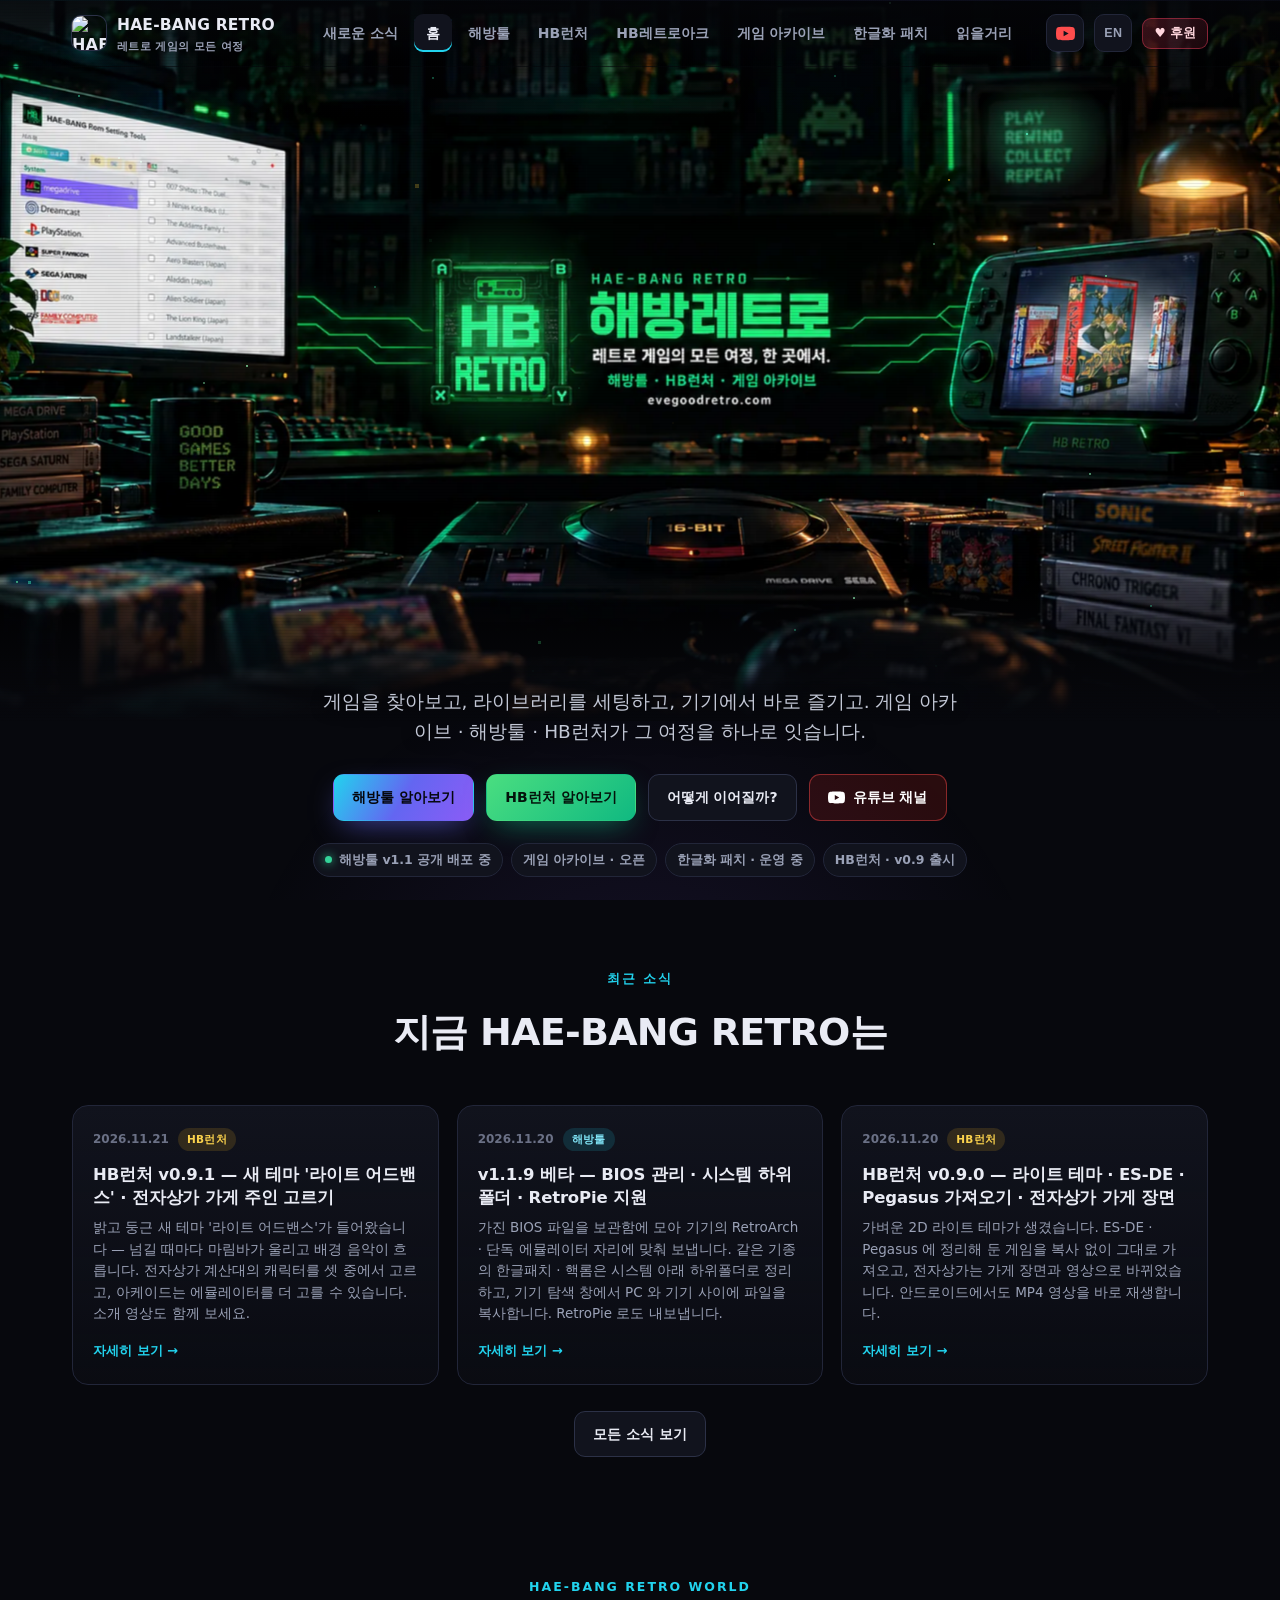
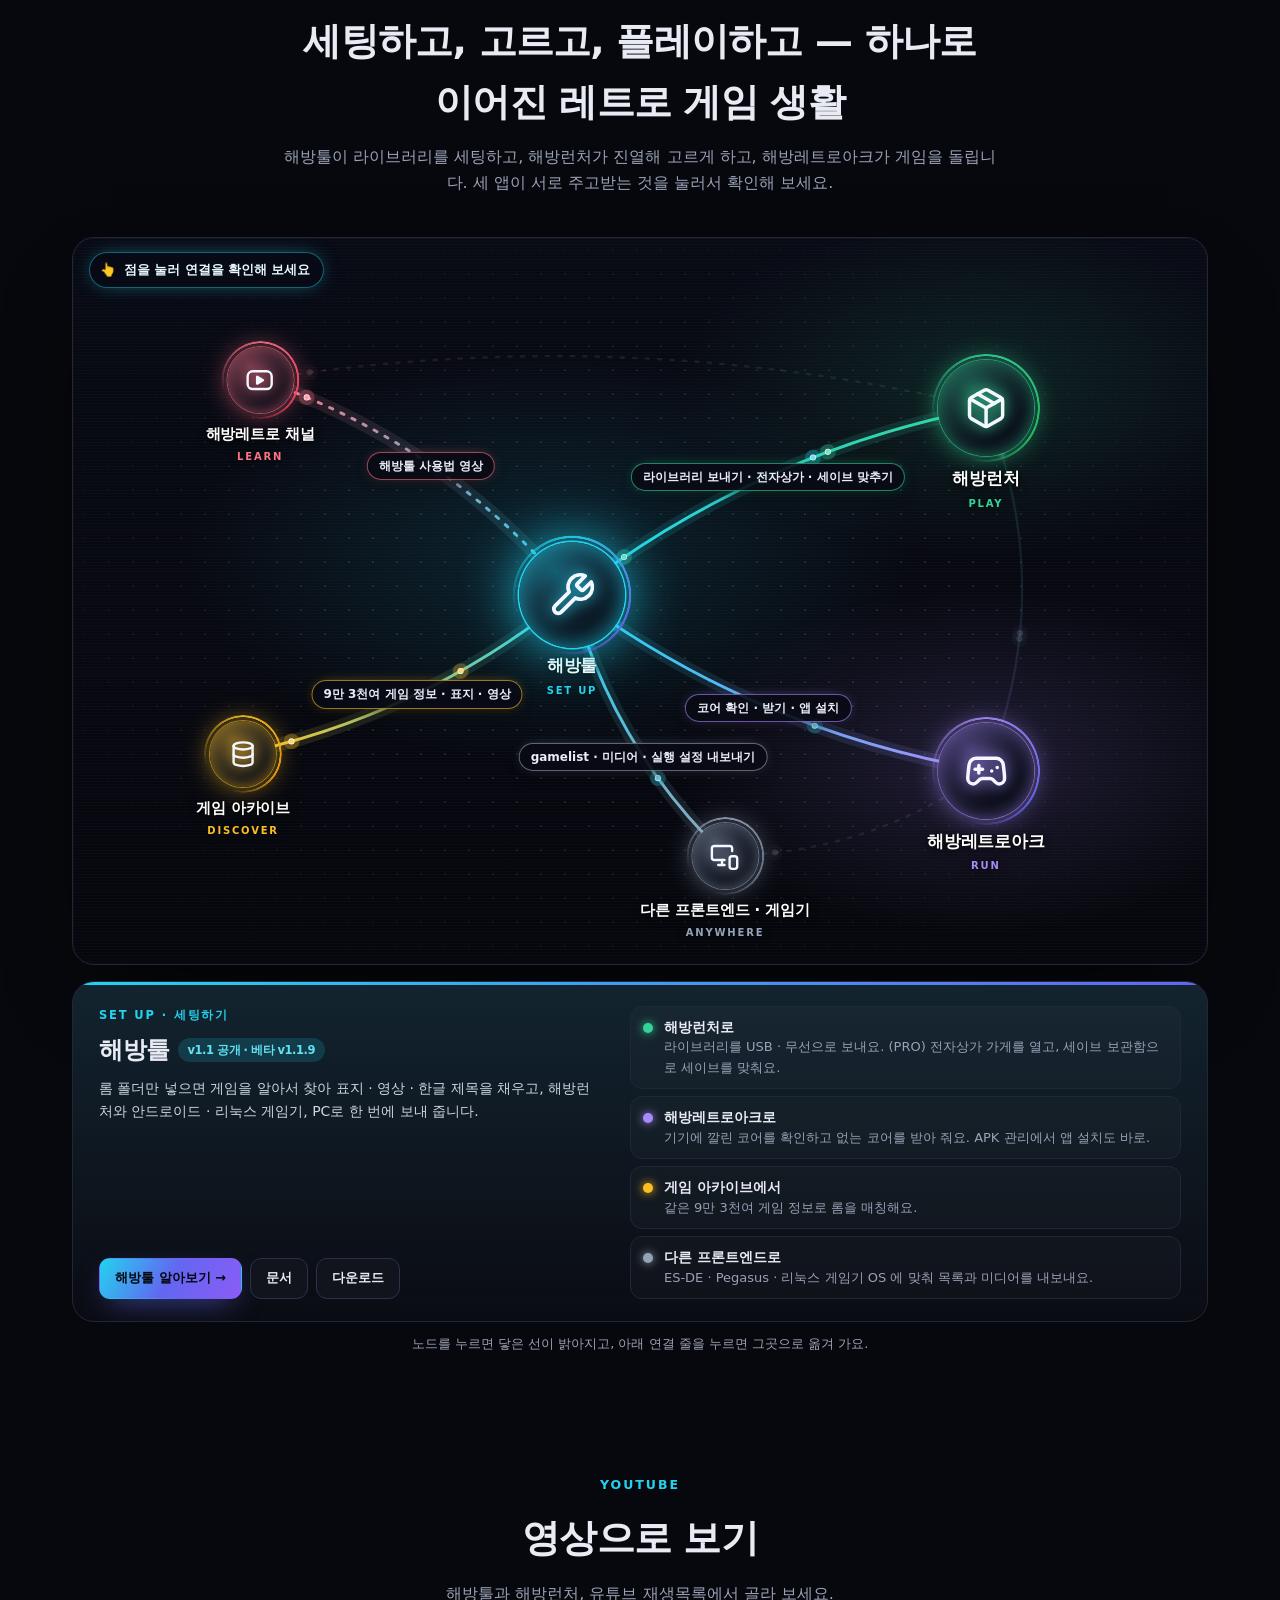
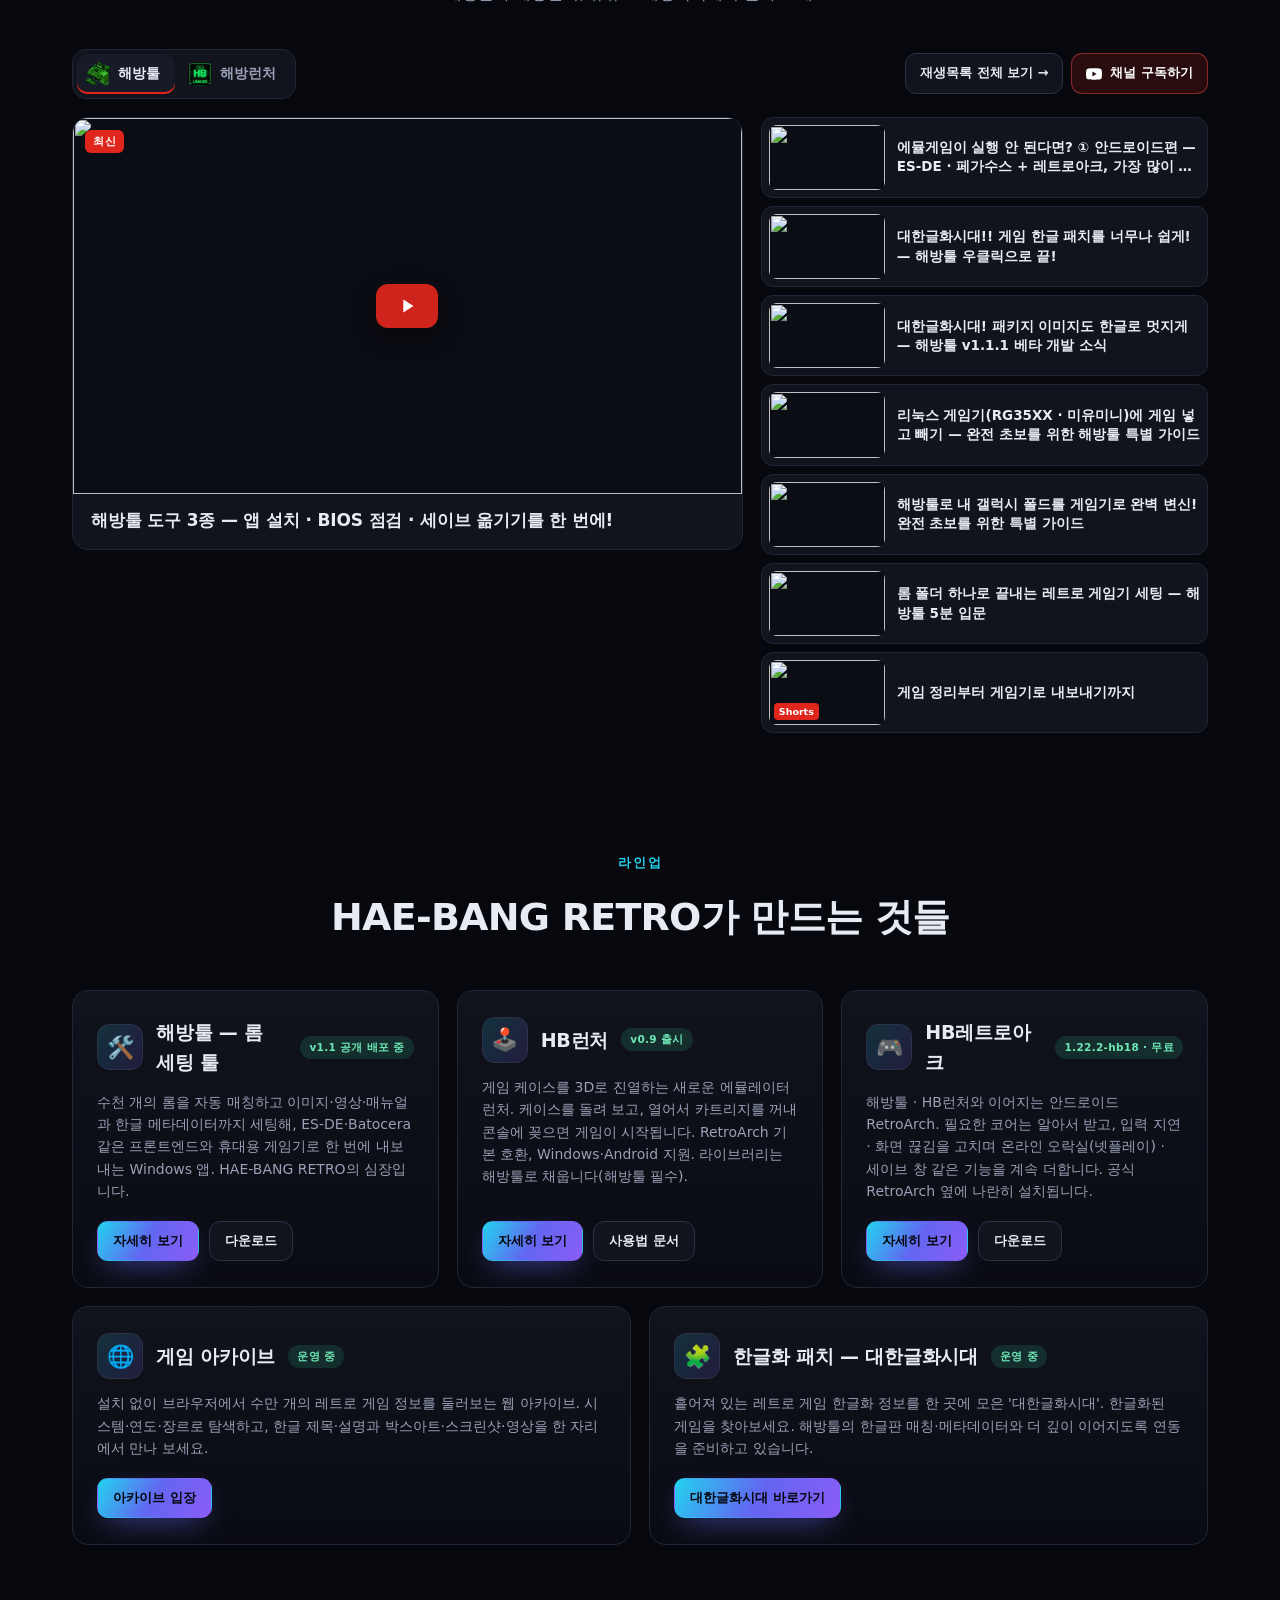
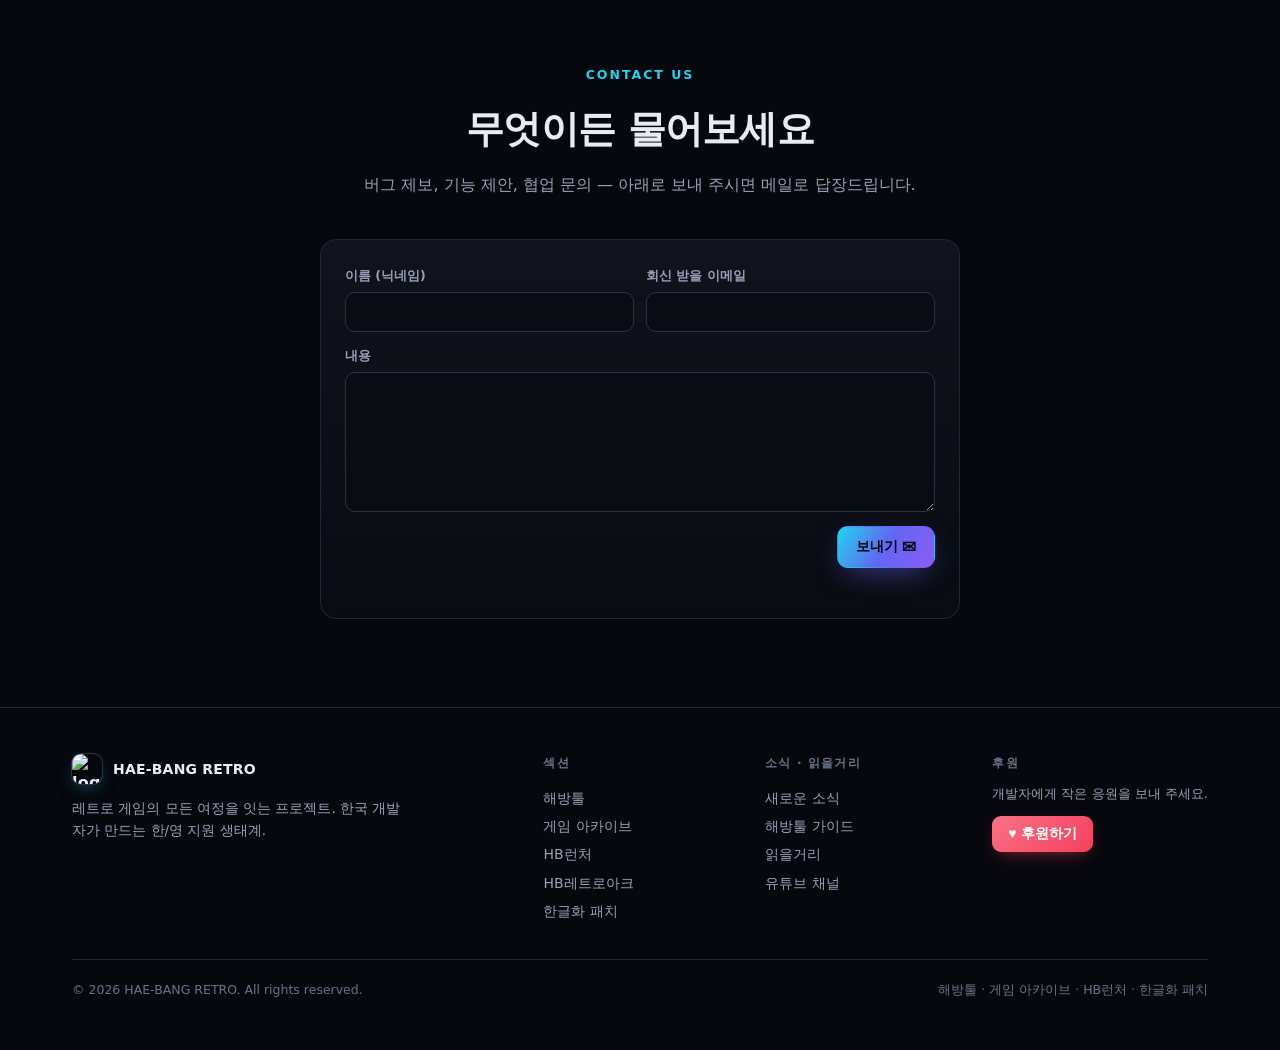
==== commit 67858291: "HB런처 v0.9.1 — 새 소식 #hbl-v091(새 테마 '라이트 어드밴스' · 전자상가 가게 주인 고르기 · 아케이드 에뮬레이터 선택 · Azahar Nano Skull) +" ====
--- a/docs/index.html
+++ b/docs/index.html
@@ -609,6 +609,12 @@
         <h2 data-ko="지금 HAE-BANG RETRO는" data-en="What's happening">지금 HAE-BANG RETRO는</h2>
       </div>
       <div class="news-grid">
+        <a class="ncard reveal" href="news.html#hbl-v091">
+          <div class="n-top"><span class="n-date">2026.11.21</span><span class="n-tag launcher" data-ko="HB런처" data-en="HB Launcher">HB런처</span></div>
+          <h3 data-ko="HB런처 v0.9.1 — 새 테마 '라이트 어드밴스' · 전자상가 가게 주인 고르기" data-en="HB Launcher v0.9.1 — the 'Lite Advance' theme, pick your shopkeeper">HB런처 v0.9.1 — 새 테마 '라이트 어드밴스' · 전자상가 가게 주인 고르기</h3>
+          <p data-ko="밝고 둥근 새 테마 '라이트 어드밴스'가 들어왔습니다 — 넘길 때마다 마림바가 울리고 배경 음악이 흐릅니다. 전자상가 계산대의 캐릭터를 셋 중에서 고르고, 아케이드는 에뮬레이터를 더 고를 수 있습니다. 소개 영상도 함께 보세요." data-en="A bright, rounded new theme — Lite Advance — with marimba chimes and background music. Pick one of three shopkeepers for the Mall counter, and choose from more emulators for arcade games. Comes with a short intro video.">밝고 둥근 새 테마 '라이트 어드밴스'가 들어왔습니다 — 넘길 때마다 마림바가 울리고 배경 음악이 흐릅니다. 전자상가 계산대의 캐릭터를 셋 중에서 고르고, 아케이드는 에뮬레이터를 더 고를 수 있습니다. 소개 영상도 함께 보세요.</p>
+          <span class="n-more" data-ko="자세히 보기 →" data-en="Read more →">자세히 보기 →</span>
+        </a>
         <a class="ncard reveal" href="news.html#rt-v119">
           <div class="n-top"><span class="n-date">2026.11.20</span><span class="n-tag tool" data-ko="해방툴" data-en="Rom Tool">해방툴</span></div>
           <h3 data-ko="v1.1.9 베타 — BIOS 관리 · 시스템 하위폴더 · RetroPie 지원" data-en="v1.1.9 beta — BIOS manager, system subfolders, RetroPie">v1.1.9 베타 — BIOS 관리 · 시스템 하위폴더 · RetroPie 지원</h3>
@@ -619,12 +625,6 @@
           <div class="n-top"><span class="n-date">2026.11.20</span><span class="n-tag launcher" data-ko="HB런처" data-en="HB Launcher">HB런처</span></div>
           <h3 data-ko="HB런처 v0.9.0 — 라이트 테마 · ES-DE · Pegasus 가져오기 · 전자상가 가게 장면" data-en="HB Launcher v0.9.0 — Lite theme, ES-DE / Pegasus import, Mall shop scene">HB런처 v0.9.0 — 라이트 테마 · ES-DE · Pegasus 가져오기 · 전자상가 가게 장면</h3>
           <p data-ko="가벼운 2D 라이트 테마가 생겼습니다. ES-DE · Pegasus 에 정리해 둔 게임을 복사 없이 그대로 가져오고, 전자상가는 가게 장면과 영상으로 바뀌었습니다. 안드로이드에서도 MP4 영상을 바로 재생합니다." data-en="A light 2D Lite theme arrives. Bring in the games you keep in ES-DE or Pegasus without copying anything, the Mall becomes a shop scene with videos, and MP4 videos now play on Android.">가벼운 2D 라이트 테마가 생겼습니다. ES-DE · Pegasus 에 정리해 둔 게임을 복사 없이 그대로 가져오고, 전자상가는 가게 장면과 영상으로 바뀌었습니다. 안드로이드에서도 MP4 영상을 바로 재생합니다.</p>
-          <span class="n-more" data-ko="자세히 보기 →" data-en="Read more →">자세히 보기 →</span>
-        </a>
-        <a class="ncard reveal" href="news.html#rt-fix3">
-          <div class="n-top"><span class="n-date">2026.10.18</span><span class="n-tag tool" data-ko="해방툴" data-en="Rom Tool">해방툴</span></div>
-          <h3 data-ko="공개 v1.1 수정판 3 — Pegasus · 내보내기 · HB런처 전송 수정" data-en="Public v1.1 fix release 3 — Pegasus, export and HB Launcher transfer fixes">공개 v1.1 수정판 3 — Pegasus · 내보내기 · HB런처 전송 수정</h3>
-          <p data-ko="후원자 베타 v1.1.4 의 오류 수정을 공개 버전에 담았습니다. Pegasus 단독 에뮬레이터 실행, TSP · OnionOS 롬 폴더 찾기, 같은 롬을 여러 번 보내던 문제, 안드로이드 15 이상 HB런처 무선 연결을 고쳤습니다." data-en="The bug fixes from sponsor beta v1.1.4 come to the public version: Pegasus standalone emulator launching, finding the ROM folder on TSP and OnionOS, the same ROM being sent several times, and HB Launcher wireless connection on Android 15 and later.">후원자 베타 v1.1.4 의 오류 수정을 공개 버전에 담았습니다. Pegasus 단독 에뮬레이터 실행, TSP · OnionOS 롬 폴더 찾기, 같은 롬을 여러 번 보내던 문제, 안드로이드 15 이상 HB런처 무선 연결을 고쳤습니다.</p>
           <span class="n-more" data-ko="자세히 보기 →" data-en="Read more →">자세히 보기 →</span>
         </a>
       </div>
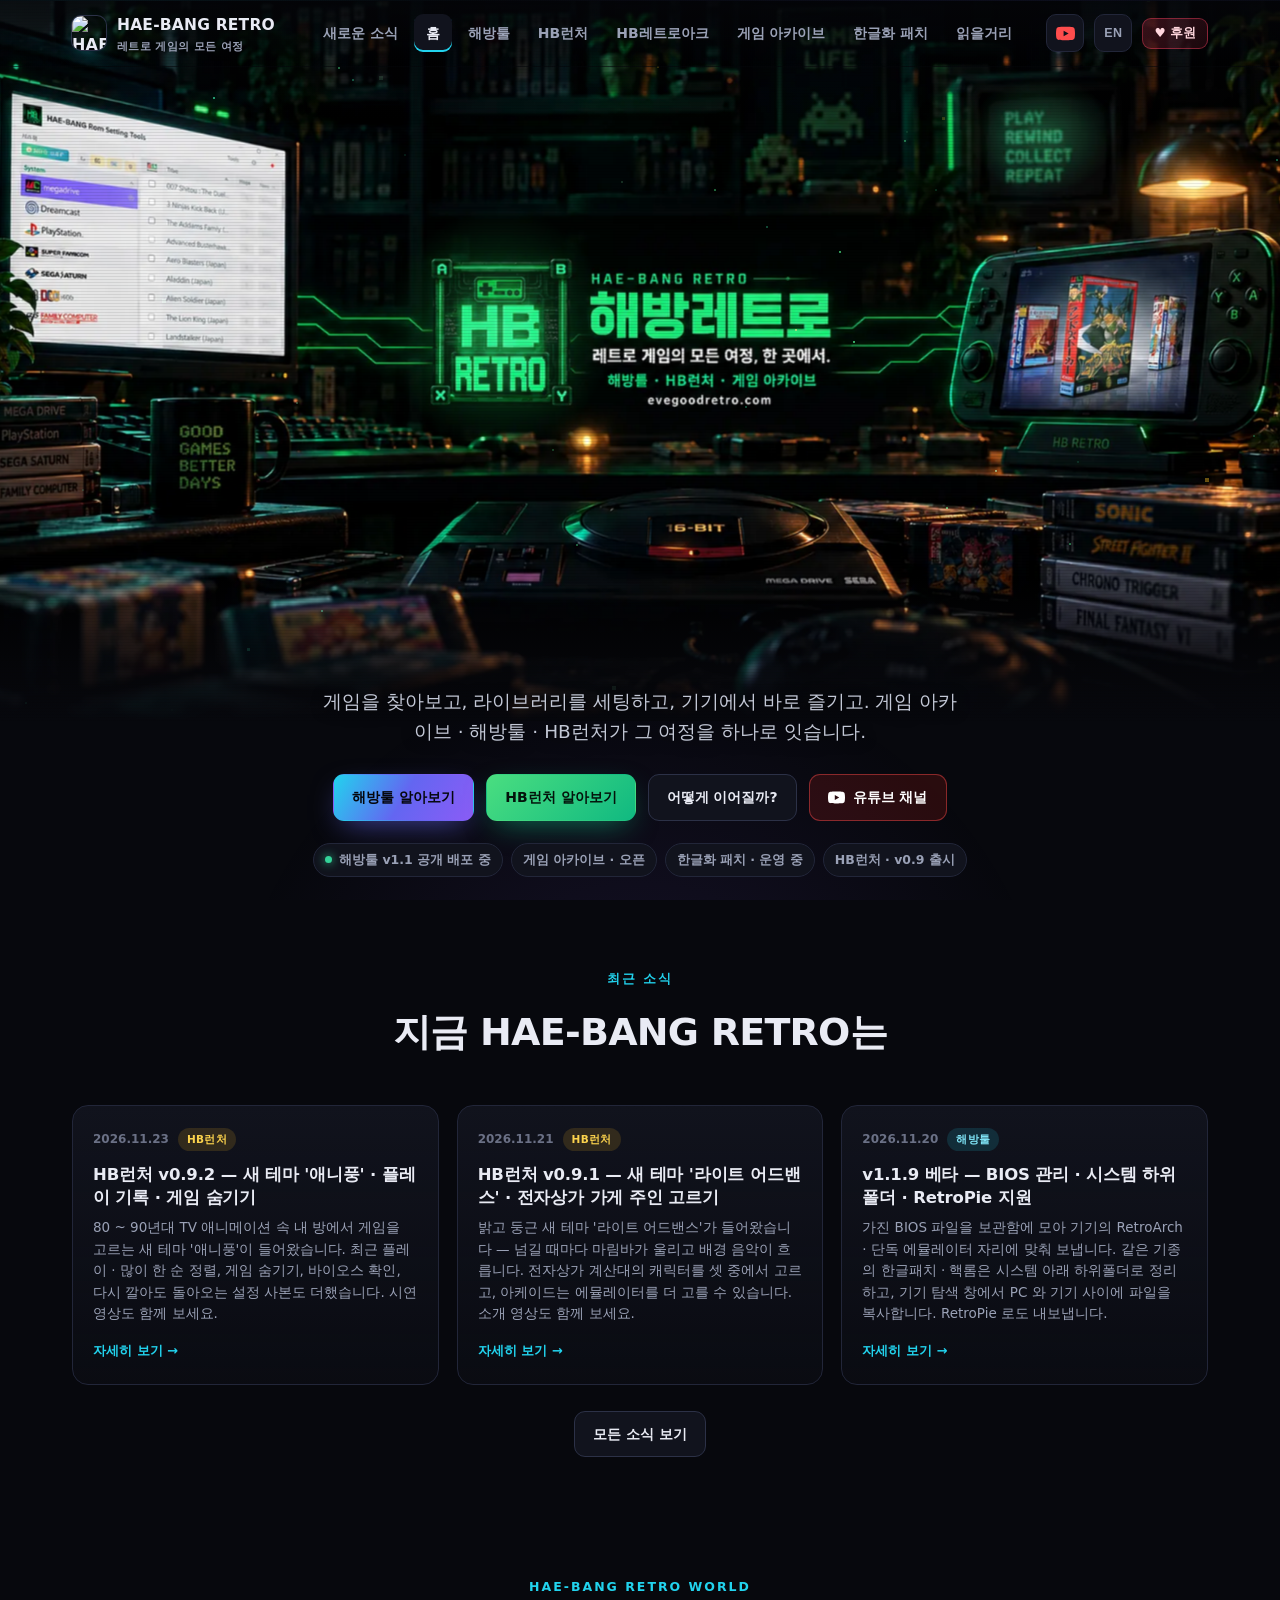
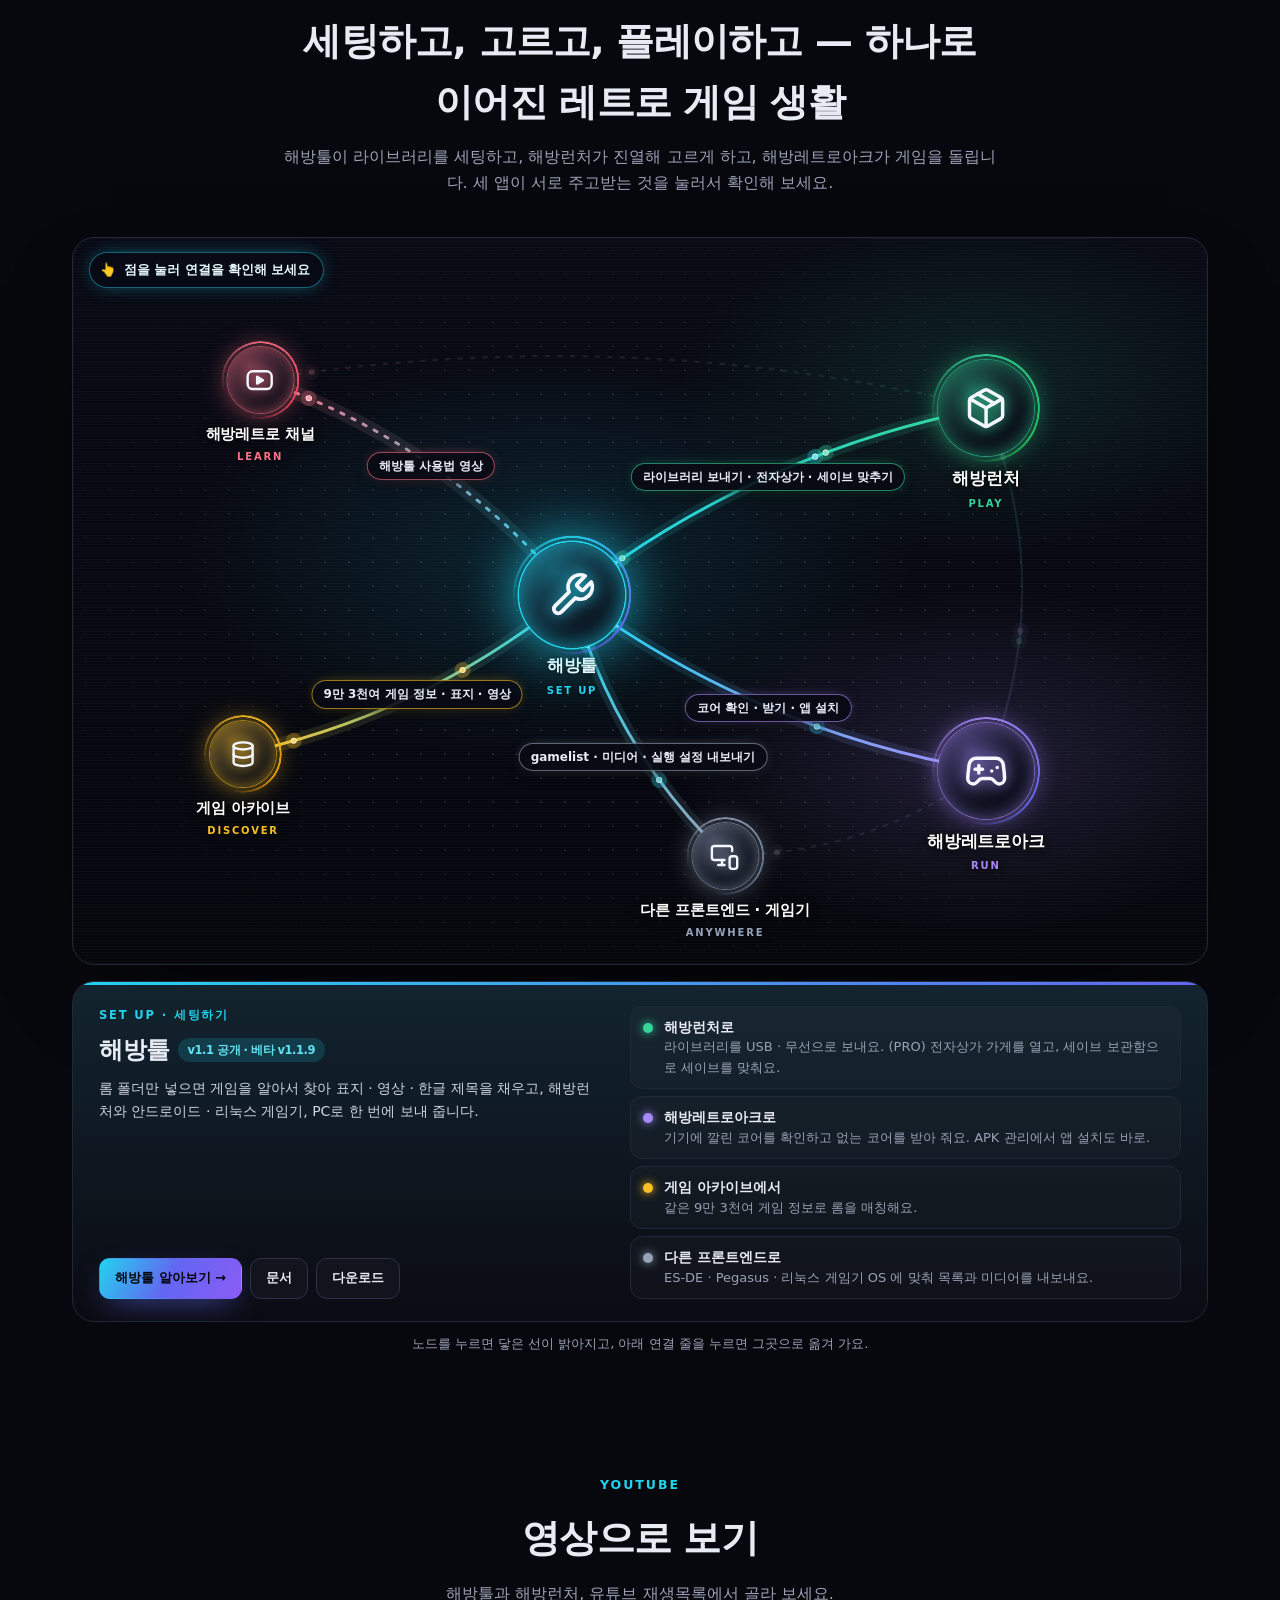
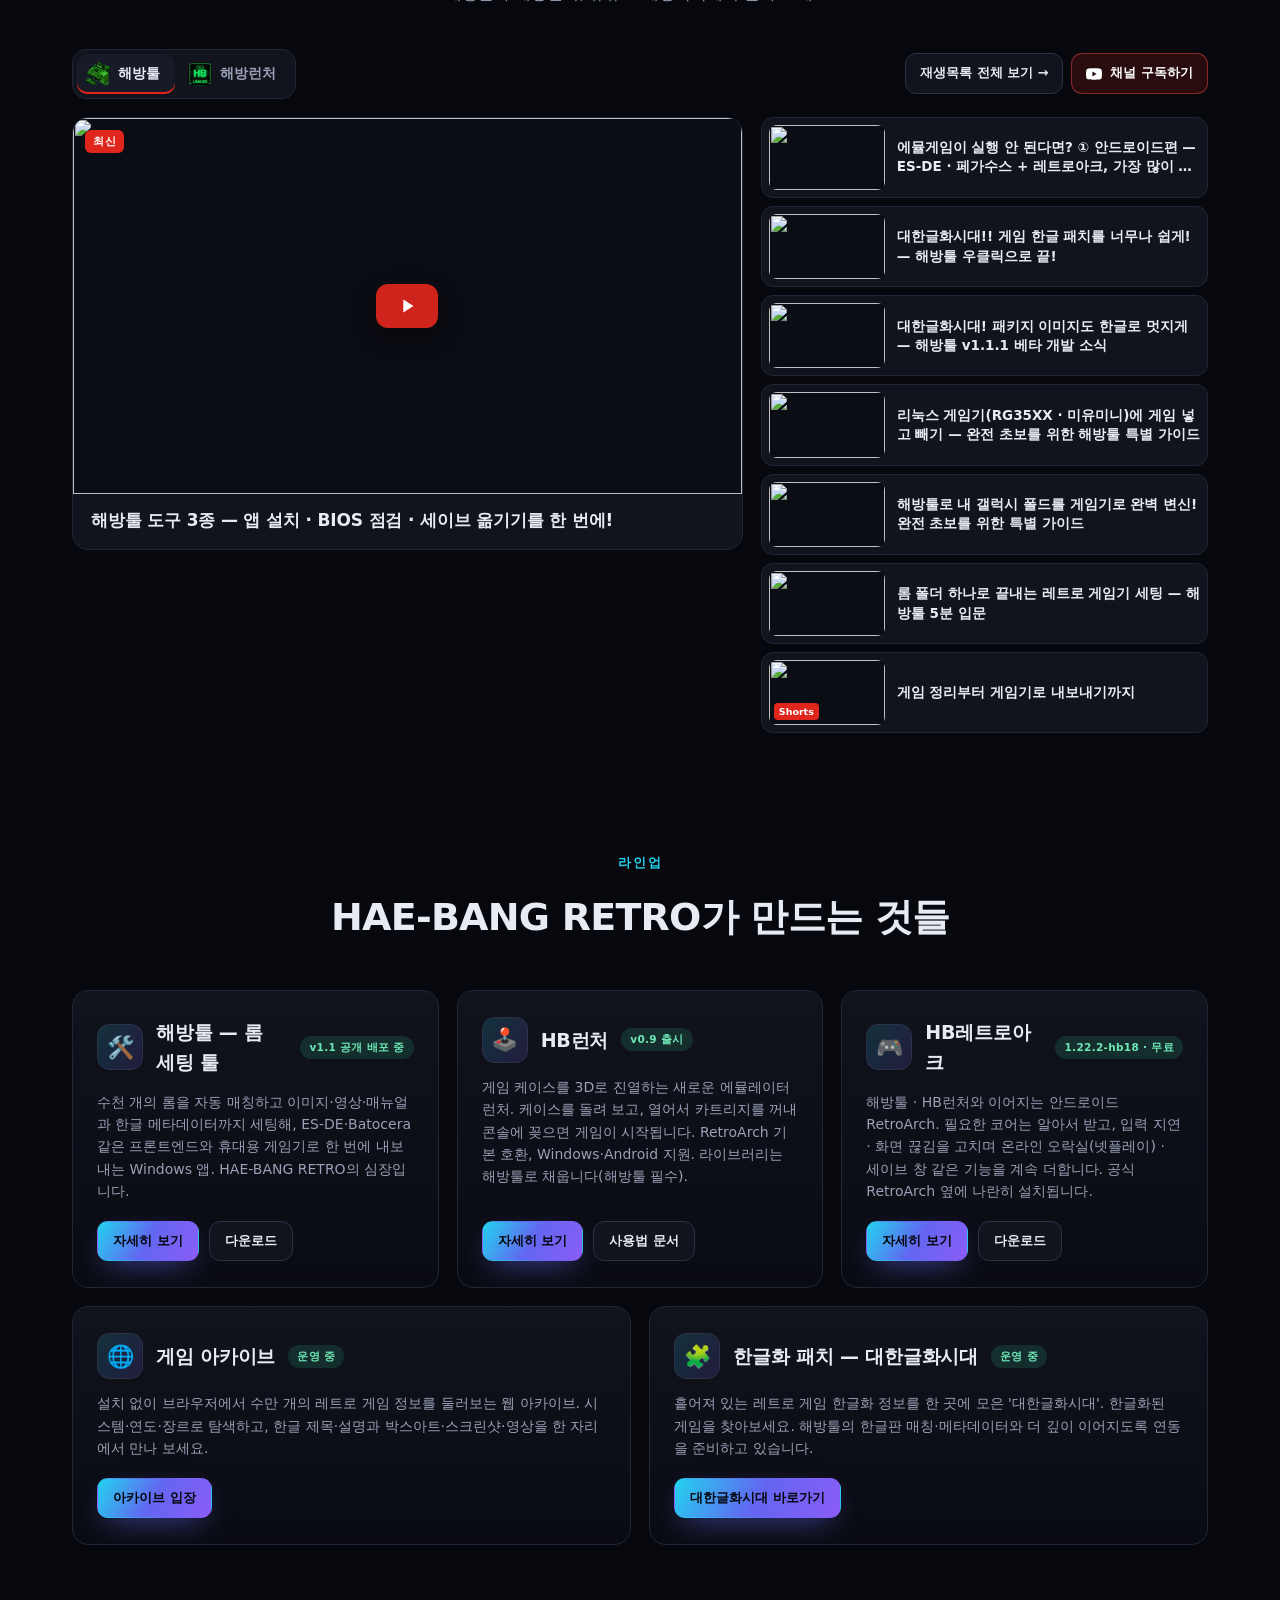
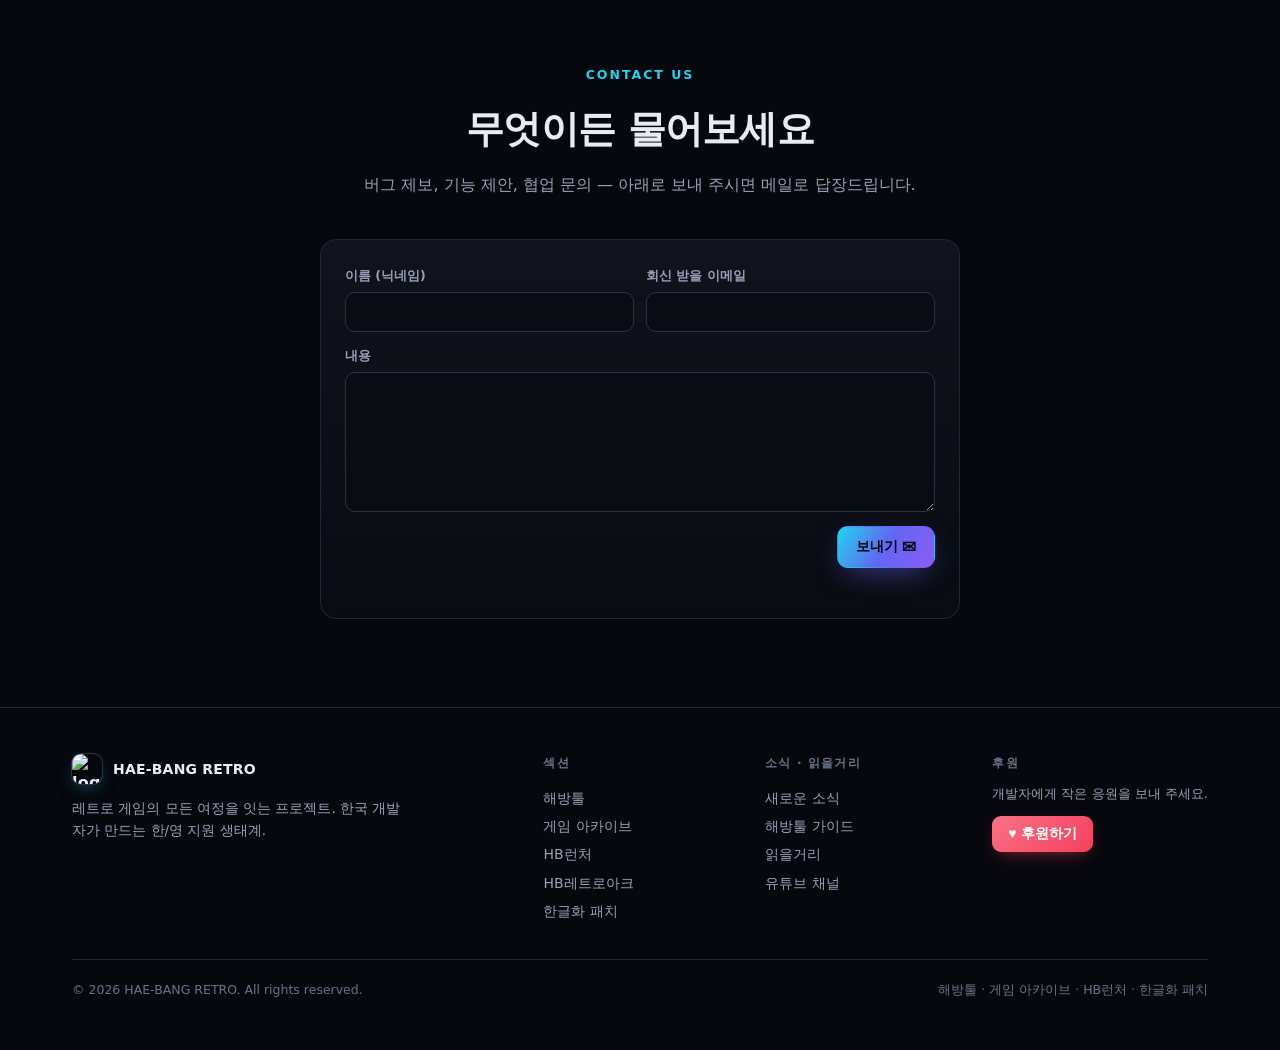
==== commit 9590e076: "HB런처 v0.9.2 — 새 소식 #hbl-v092(새 테마 '애니풍' · 플레이 기록 · 정렬 최근/많이 한 순 · 게임 숨기기 · 바이오스 확인 · 설정 사본) + 애니풍 시연" ====
--- a/docs/index.html
+++ b/docs/index.html
@@ -609,6 +609,12 @@
         <h2 data-ko="지금 HAE-BANG RETRO는" data-en="What's happening">지금 HAE-BANG RETRO는</h2>
       </div>
       <div class="news-grid">
+        <a class="ncard reveal" href="news.html#hbl-v092">
+          <div class="n-top"><span class="n-date">2026.11.23</span><span class="n-tag launcher" data-ko="HB런처" data-en="HB Launcher">HB런처</span></div>
+          <h3 data-ko="HB런처 v0.9.2 — 새 테마 '애니풍' · 플레이 기록 · 게임 숨기기" data-en="HB Launcher v0.9.2 — the 'Anime Style' theme, play history, hide games">HB런처 v0.9.2 — 새 테마 '애니풍' · 플레이 기록 · 게임 숨기기</h3>
+          <p data-ko="80 ~ 90년대 TV 애니메이션 속 내 방에서 게임을 고르는 새 테마 '애니풍'이 들어왔습니다. 최근 플레이 · 많이 한 순 정렬, 게임 숨기기, 바이오스 확인, 다시 깔아도 돌아오는 설정 사본도 더했습니다. 시연 영상도 함께 보세요." data-en="Pick games in a kid's room from an '80s–'90s TV anime with the new Anime Style theme. Plus recent and most-played sorting, hiding games, a BIOS check and a settings backup that survives a reinstall. Comes with a short demo video.">80 ~ 90년대 TV 애니메이션 속 내 방에서 게임을 고르는 새 테마 '애니풍'이 들어왔습니다. 최근 플레이 · 많이 한 순 정렬, 게임 숨기기, 바이오스 확인, 다시 깔아도 돌아오는 설정 사본도 더했습니다. 시연 영상도 함께 보세요.</p>
+          <span class="n-more" data-ko="자세히 보기 →" data-en="Read more →">자세히 보기 →</span>
+        </a>
         <a class="ncard reveal" href="news.html#hbl-v091">
           <div class="n-top"><span class="n-date">2026.11.21</span><span class="n-tag launcher" data-ko="HB런처" data-en="HB Launcher">HB런처</span></div>
           <h3 data-ko="HB런처 v0.9.1 — 새 테마 '라이트 어드밴스' · 전자상가 가게 주인 고르기" data-en="HB Launcher v0.9.1 — the 'Lite Advance' theme, pick your shopkeeper">HB런처 v0.9.1 — 새 테마 '라이트 어드밴스' · 전자상가 가게 주인 고르기</h3>
@@ -619,12 +625,6 @@
           <div class="n-top"><span class="n-date">2026.11.20</span><span class="n-tag tool" data-ko="해방툴" data-en="Rom Tool">해방툴</span></div>
           <h3 data-ko="v1.1.9 베타 — BIOS 관리 · 시스템 하위폴더 · RetroPie 지원" data-en="v1.1.9 beta — BIOS manager, system subfolders, RetroPie">v1.1.9 베타 — BIOS 관리 · 시스템 하위폴더 · RetroPie 지원</h3>
           <p data-ko="가진 BIOS 파일을 보관함에 모아 기기의 RetroArch · 단독 에뮬레이터 자리에 맞춰 보냅니다. 같은 기종의 한글패치 · 핵롬은 시스템 아래 하위폴더로 정리하고, 기기 탐색 창에서 PC 와 기기 사이에 파일을 복사합니다. RetroPie 로도 내보냅니다." data-en="Keep your BIOS files in a library and send them to the right places for RetroArch and standalone emulators on the device. Sort Korean patches and hacks into subfolders under a system, copy files between PC and device in the device browser, and export to RetroPie.">가진 BIOS 파일을 보관함에 모아 기기의 RetroArch · 단독 에뮬레이터 자리에 맞춰 보냅니다. 같은 기종의 한글패치 · 핵롬은 시스템 아래 하위폴더로 정리하고, 기기 탐색 창에서 PC 와 기기 사이에 파일을 복사합니다. RetroPie 로도 내보냅니다.</p>
-          <span class="n-more" data-ko="자세히 보기 →" data-en="Read more →">자세히 보기 →</span>
-        </a>
-        <a class="ncard reveal" href="news.html#hbl-v090">
-          <div class="n-top"><span class="n-date">2026.11.20</span><span class="n-tag launcher" data-ko="HB런처" data-en="HB Launcher">HB런처</span></div>
-          <h3 data-ko="HB런처 v0.9.0 — 라이트 테마 · ES-DE · Pegasus 가져오기 · 전자상가 가게 장면" data-en="HB Launcher v0.9.0 — Lite theme, ES-DE / Pegasus import, Mall shop scene">HB런처 v0.9.0 — 라이트 테마 · ES-DE · Pegasus 가져오기 · 전자상가 가게 장면</h3>
-          <p data-ko="가벼운 2D 라이트 테마가 생겼습니다. ES-DE · Pegasus 에 정리해 둔 게임을 복사 없이 그대로 가져오고, 전자상가는 가게 장면과 영상으로 바뀌었습니다. 안드로이드에서도 MP4 영상을 바로 재생합니다." data-en="A light 2D Lite theme arrives. Bring in the games you keep in ES-DE or Pegasus without copying anything, the Mall becomes a shop scene with videos, and MP4 videos now play on Android.">가벼운 2D 라이트 테마가 생겼습니다. ES-DE · Pegasus 에 정리해 둔 게임을 복사 없이 그대로 가져오고, 전자상가는 가게 장면과 영상으로 바뀌었습니다. 안드로이드에서도 MP4 영상을 바로 재생합니다.</p>
           <span class="n-more" data-ko="자세히 보기 →" data-en="Read more →">자세히 보기 →</span>
         </a>
       </div>
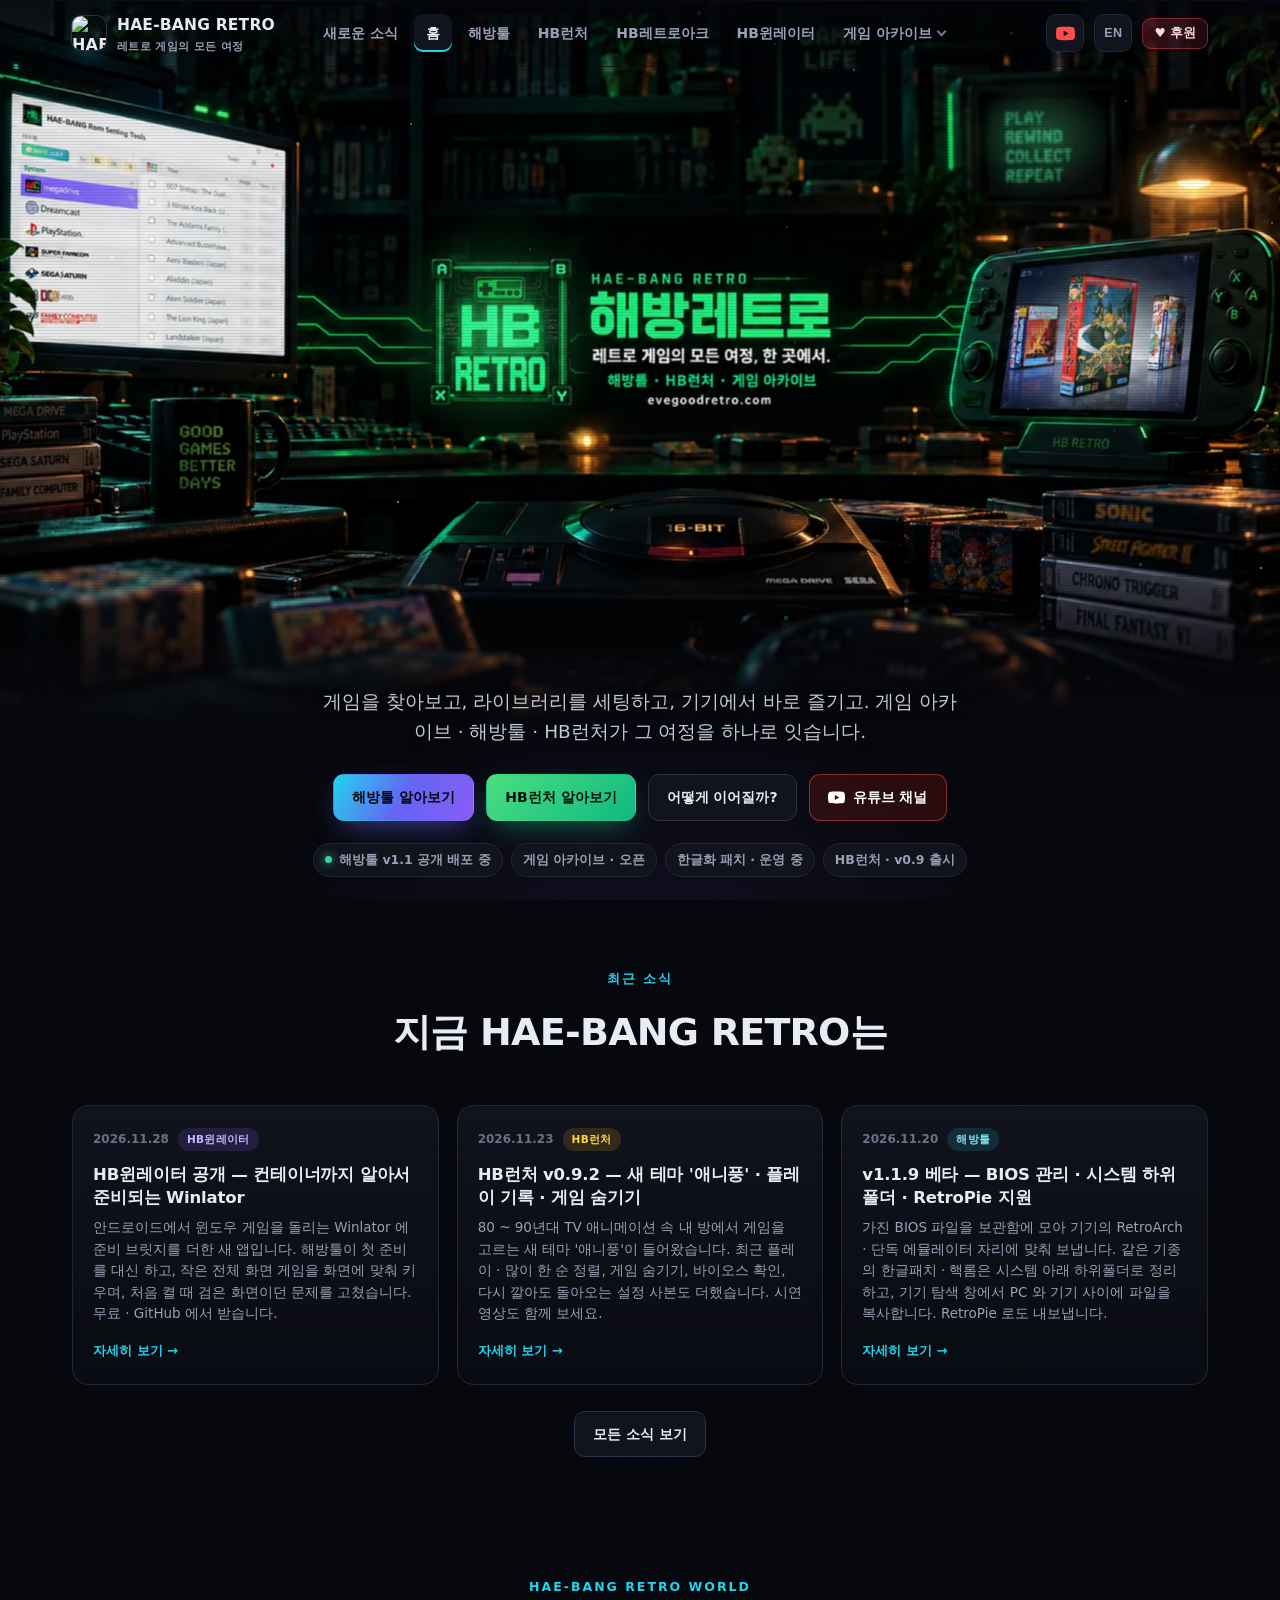
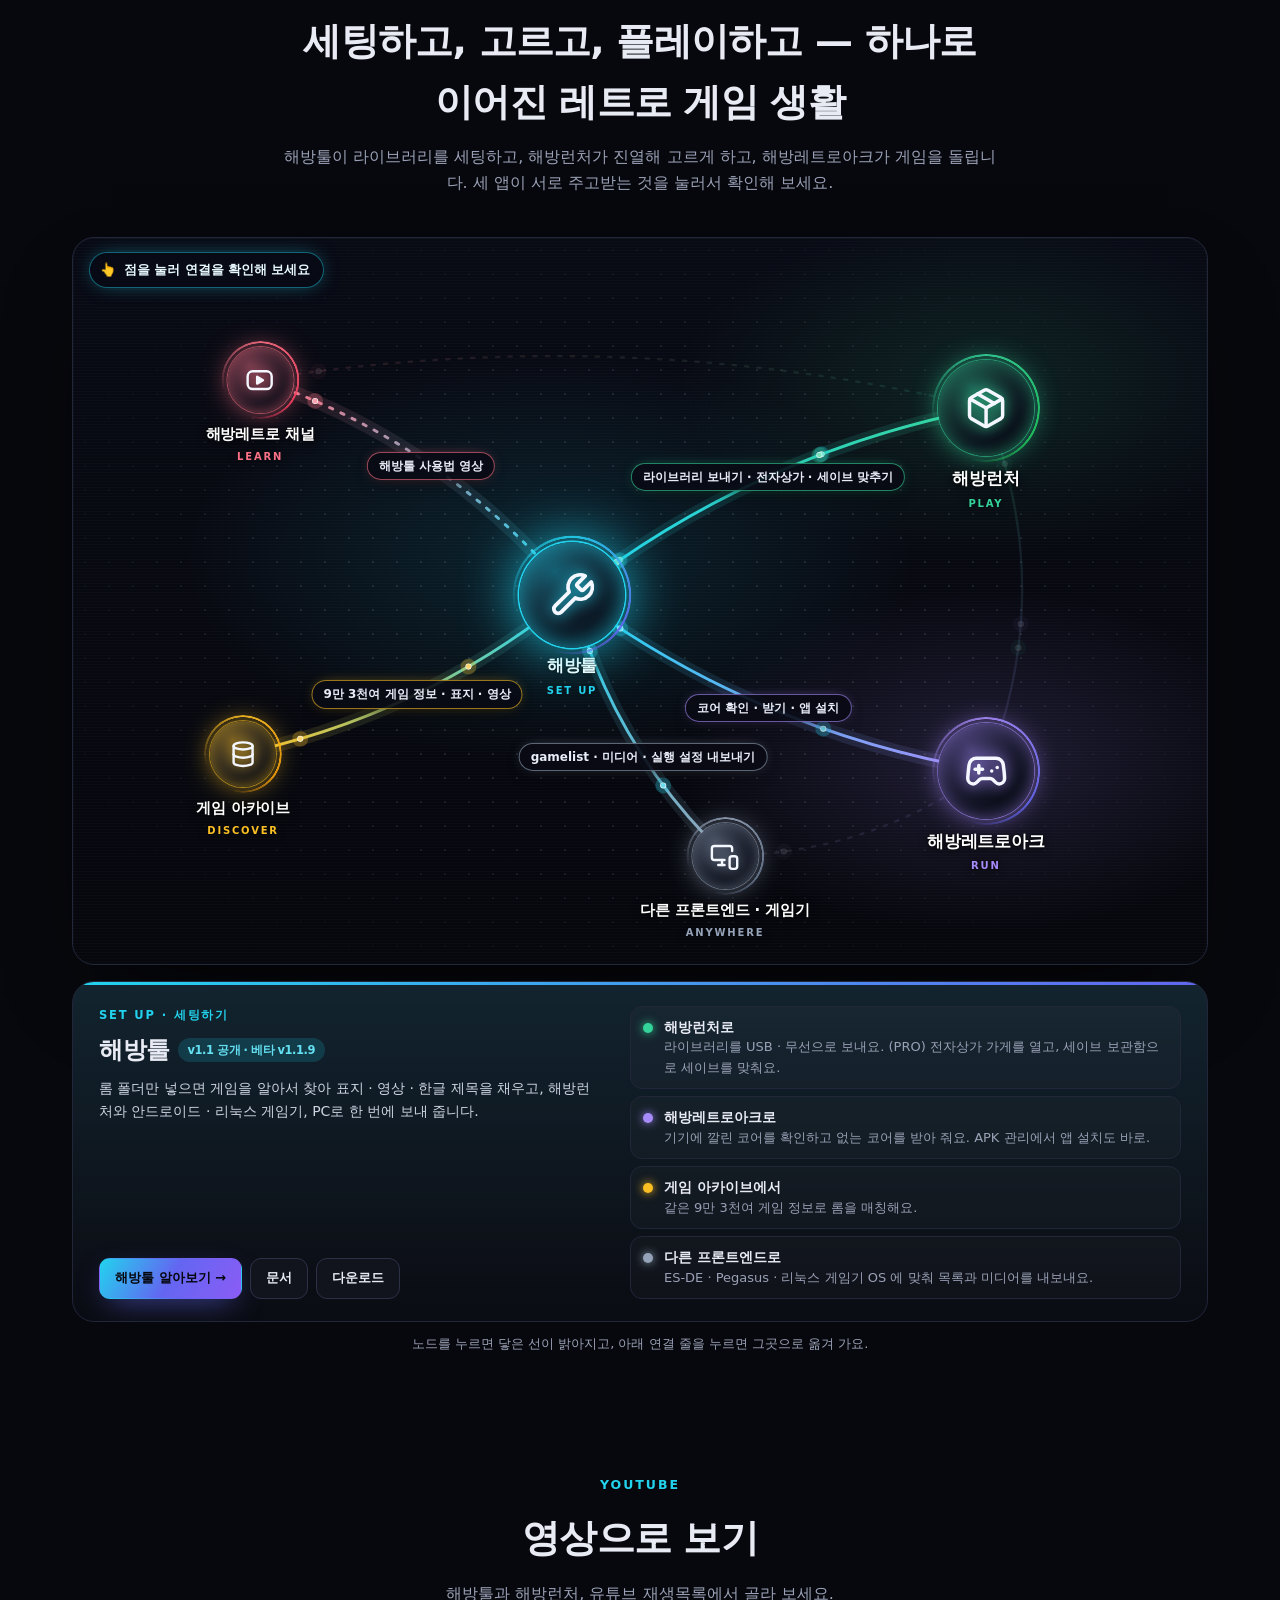
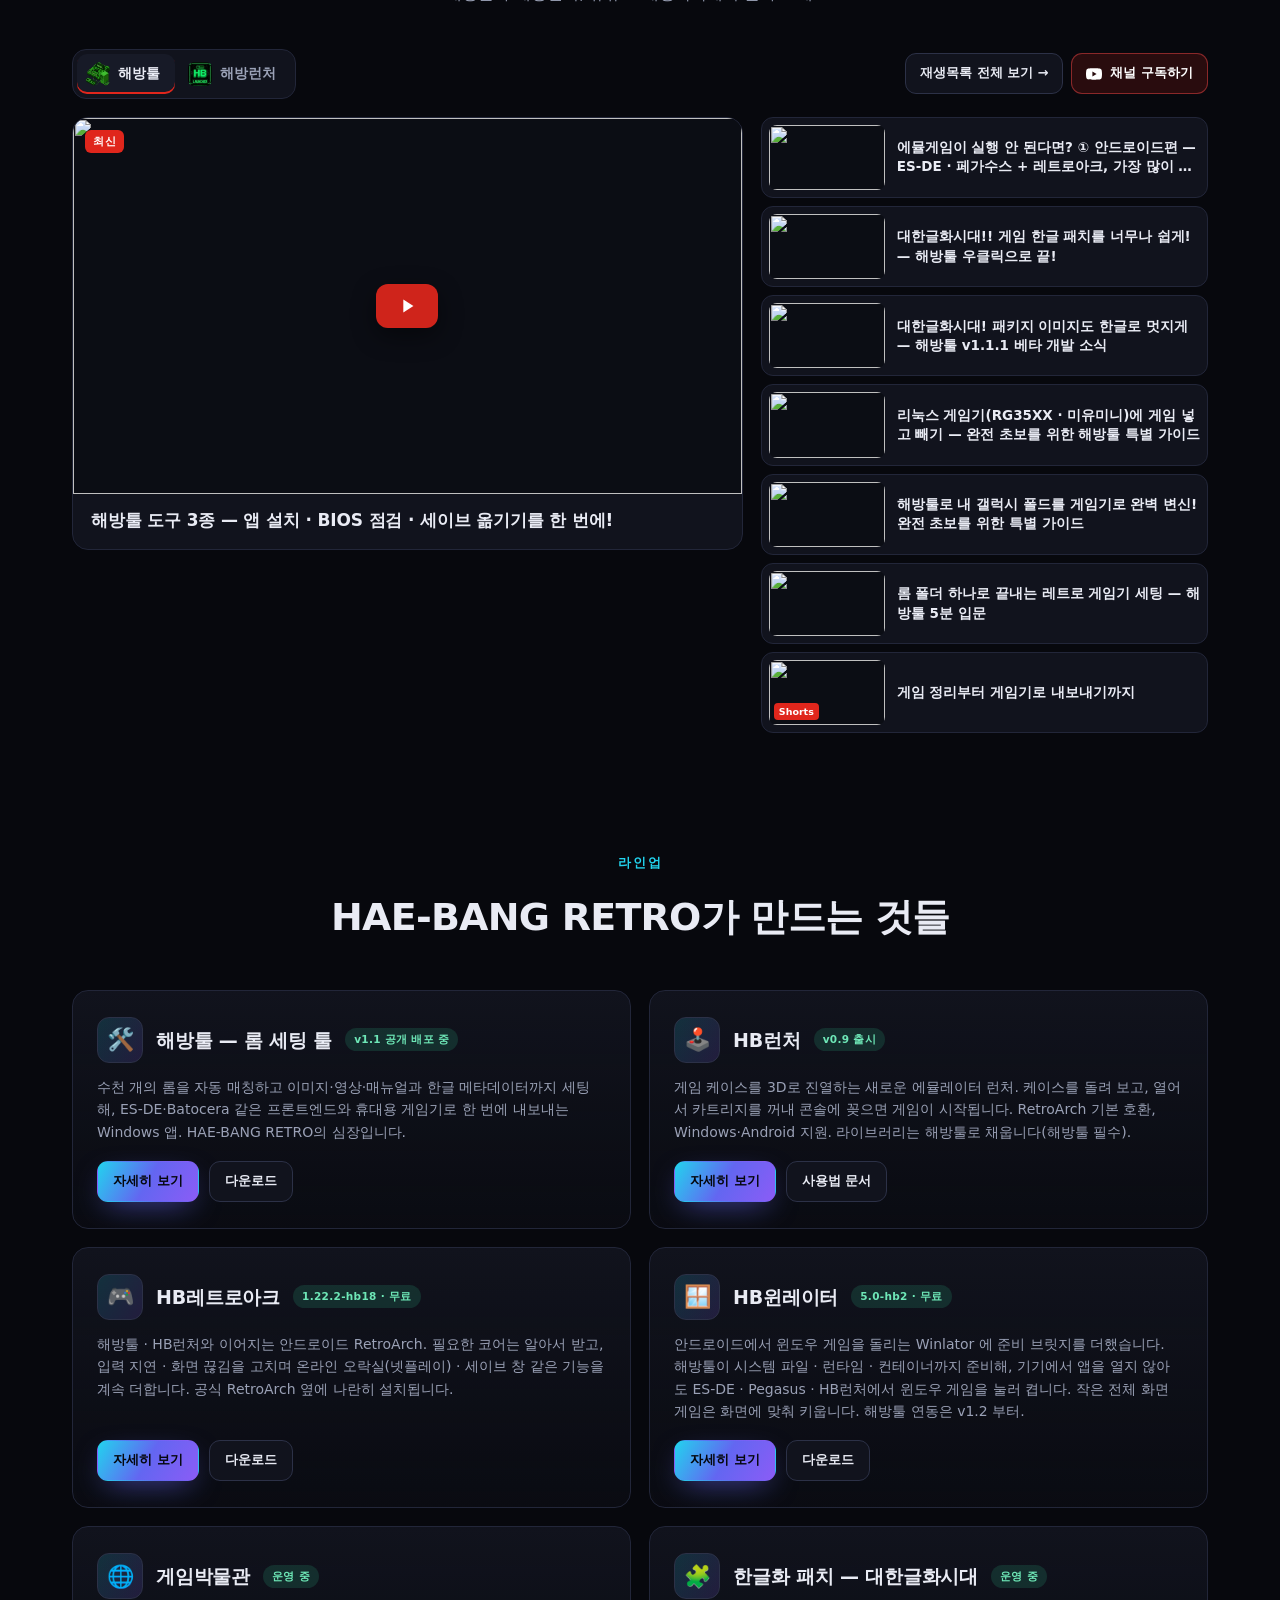
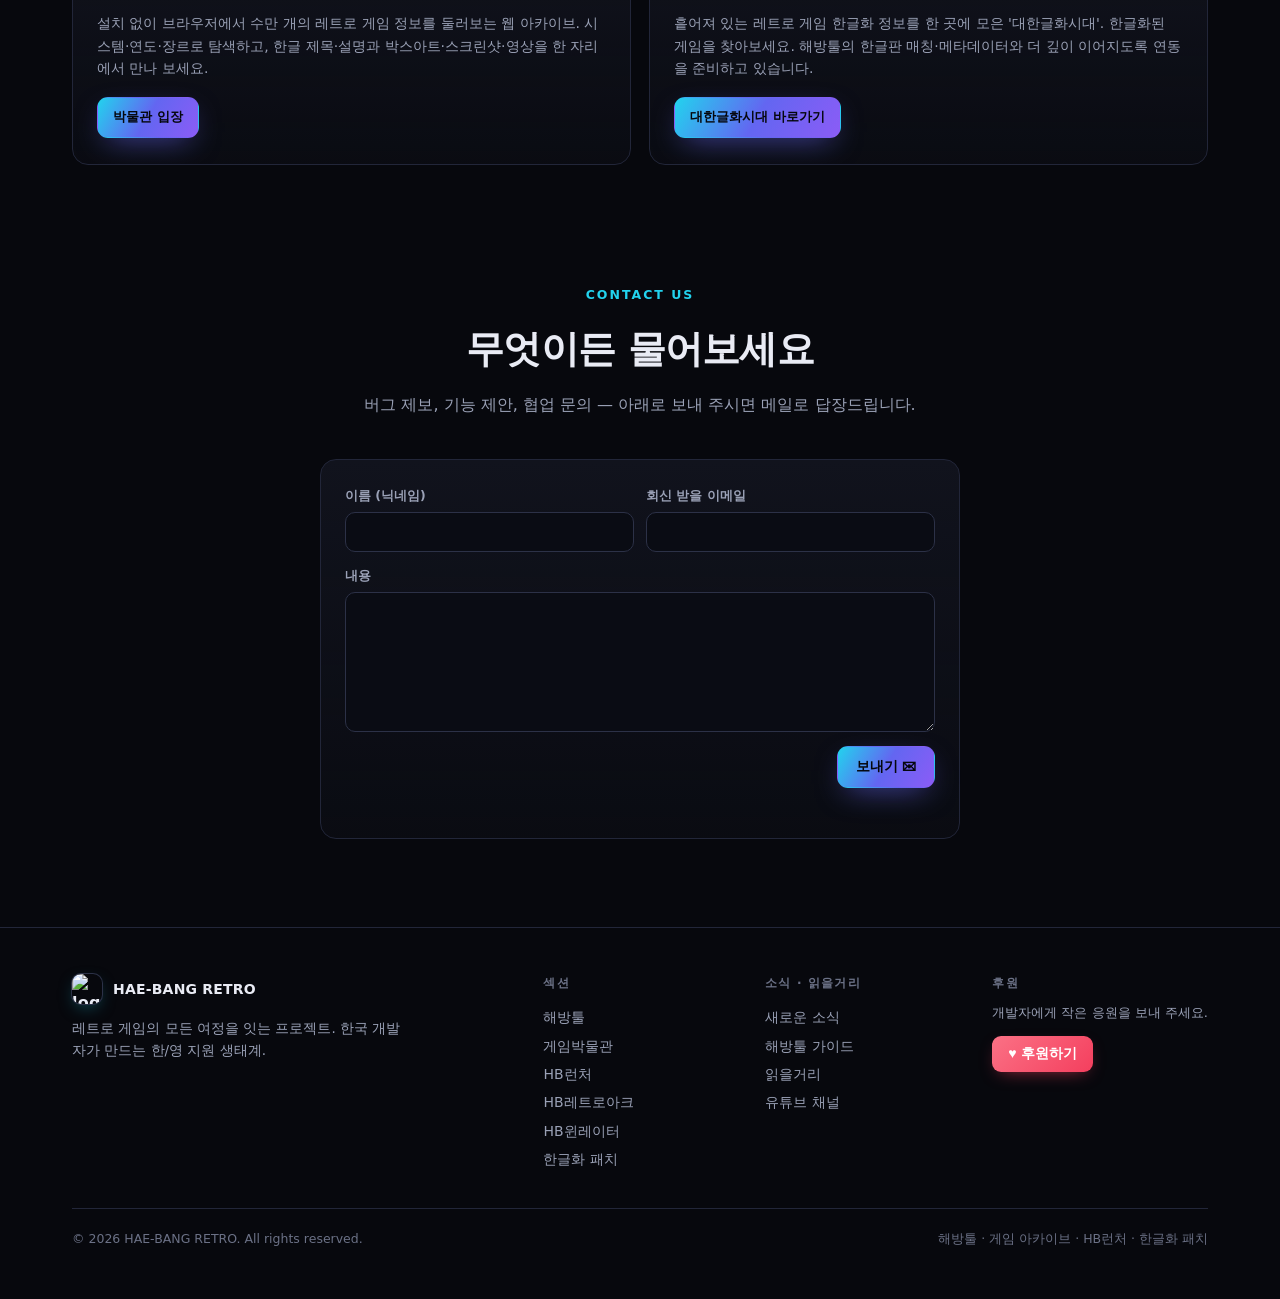
==== commit 87ce6f0e: "HB윈레이터 페이지 · 상단 메뉴 정리(게임 아카이브 묶음 — 게임박물관 · 한글화 패치 · 읽을거리) (사용자 지시) - hbwinlator.html: HB윈레이터 5.0-hb2" ====
--- a/docs/index.html
+++ b/docs/index.html
@@ -343,7 +343,7 @@
   }
 
   /* ---------- 라인업 카드 ---------- */
-  .lineup{display:grid; grid-template-columns:repeat(3,minmax(0,1fr)); gap:18px}
+  .lineup{display:grid; grid-template-columns:repeat(2,minmax(0,1fr)); gap:18px}   /* 앱 넷 — 2 × 2 (HB윈레이터 추가, 2026-11-28) */
   .lineup.sub{grid-template-columns:1fr 1fr; margin-top:18px}
   .prod{position:relative; display:flex; flex-direction:column; border:1px solid var(--border); border-radius:var(--radius);
     padding:26px 24px; background:linear-gradient(180deg,var(--surface),rgba(13,15,23,.55)); transition:.22s; overflow:hidden}
@@ -506,6 +506,7 @@
   html[lang="en"] .lang-ko, html:not([lang="en"]) .lang-en{display:none !important}
   @media (max-width:880px){ .yt-panel{grid-template-columns:1fr} }
 </style>
+<link rel="stylesheet" href="assets/nav-dd.css" />
 </head>
 <body>
 
@@ -524,9 +525,15 @@
       <a href="haebang.html" data-ko="해방툴" data-en="Rom Tool">해방툴</a>
       <a href="launcher.html" data-ko="HB런처" data-en="HB Launcher">HB런처</a>
       <a href="hbretroarch.html" data-ko="HB레트로아크" data-en="HB RetroArch">HB레트로아크</a>
-      <a href="https://evegoodretro.com/games/" data-ko="게임 아카이브" data-en="Game Archive">게임 아카이브</a>
-      <a href="https://evegoodretro.com/patches/" data-ko="한글화 패치" data-en="KR Patches">한글화 패치</a>
-      <a href="story.html" data-ko="읽을거리" data-en="Read">읽을거리</a>
+      <a href="hbwinlator.html" data-ko="HB윈레이터" data-en="HB Winlator">HB윈레이터</a>
+      <div class="nav-dd">
+        <button type="button" class="nav-dd-btn" aria-haspopup="true" aria-expanded="false" data-ko="게임 아카이브" data-en="Game Archive">게임 아카이브</button>
+        <div class="nav-dd-menu"><div class="nav-dd-box">
+          <a data-grp="게임 아카이브" data-grp-en="Game Archive" class="dd-item dd-first" href="https://evegoodretro.com/games/" data-ko="게임박물관" data-en="Game Museum">게임박물관</a>
+          <a class="dd-item" href="https://evegoodretro.com/patches/" data-ko="한글화 패치" data-en="KR Patches">한글화 패치</a>
+          <a class="dd-item" href="story.html" data-ko="읽을거리" data-en="Read">읽을거리</a>
+        </div></div>
+      </div>
     </nav>
     <div class="nav-right">
       <a class="icon-btn yt" href="https://www.youtube.com/@evegood_retro" target="_blank" rel="noopener" title="해방 레트로 유튜브 채널" aria-label="YouTube"><svg width="19" height="19" viewBox="0 0 24 24" fill="currentColor" aria-hidden="true"><path d="M23.5 6.2a3 3 0 0 0-2.1-2.1C19.5 3.5 12 3.5 12 3.5s-7.5 0-9.4.6A3 3 0 0 0 .5 6.2 31 31 0 0 0 0 12a31 31 0 0 0 .5 5.8 3 3 0 0 0 2.1 2.1c1.9.6 9.4.6 9.4.6s7.5 0 9.4-.6a3 3 0 0 0 2.1-2.1A31 31 0 0 0 24 12a31 31 0 0 0-.5-5.8zM9.6 15.6V8.4l6.3 3.6-6.3 3.6z"/></svg></a>
@@ -609,16 +616,16 @@
         <h2 data-ko="지금 HAE-BANG RETRO는" data-en="What's happening">지금 HAE-BANG RETRO는</h2>
       </div>
       <div class="news-grid">
+        <a class="ncard reveal" href="news.html#hbwin-hb2">
+          <div class="n-top"><span class="n-date">2026.11.28</span><span class="n-tag site" data-ko="HB윈레이터" data-en="HB Winlator">HB윈레이터</span></div>
+          <h3 data-ko="HB윈레이터 공개 — 컨테이너까지 알아서 준비되는 Winlator" data-en="HB Winlator is out — a Winlator that sets itself up">HB윈레이터 공개 — 컨테이너까지 알아서 준비되는 Winlator</h3>
+          <p data-ko="안드로이드에서 윈도우 게임을 돌리는 Winlator 에 준비 브릿지를 더한 새 앱입니다. 해방툴이 첫 준비를 대신 하고, 작은 전체 화면 게임을 화면에 맞춰 키우며, 처음 켤 때 검은 화면이던 문제를 고쳤습니다. 무료 · GitHub 에서 받습니다." data-en="A new app: Winlator for Windows games on Android, with a setup bridge. The Rom Tool does the first-time setup, small fullscreen games are scaled to fit, and a black screen on first launch is fixed. Free, on GitHub.">안드로이드에서 윈도우 게임을 돌리는 Winlator 에 준비 브릿지를 더한 새 앱입니다. 해방툴이 첫 준비를 대신 하고, 작은 전체 화면 게임을 화면에 맞춰 키우며, 처음 켤 때 검은 화면이던 문제를 고쳤습니다. 무료 · GitHub 에서 받습니다.</p>
+          <span class="n-more" data-ko="자세히 보기 →" data-en="Read more →">자세히 보기 →</span>
+        </a>
         <a class="ncard reveal" href="news.html#hbl-v092">
           <div class="n-top"><span class="n-date">2026.11.23</span><span class="n-tag launcher" data-ko="HB런처" data-en="HB Launcher">HB런처</span></div>
           <h3 data-ko="HB런처 v0.9.2 — 새 테마 '애니풍' · 플레이 기록 · 게임 숨기기" data-en="HB Launcher v0.9.2 — the 'Anime Style' theme, play history, hide games">HB런처 v0.9.2 — 새 테마 '애니풍' · 플레이 기록 · 게임 숨기기</h3>
           <p data-ko="80 ~ 90년대 TV 애니메이션 속 내 방에서 게임을 고르는 새 테마 '애니풍'이 들어왔습니다. 최근 플레이 · 많이 한 순 정렬, 게임 숨기기, 바이오스 확인, 다시 깔아도 돌아오는 설정 사본도 더했습니다. 시연 영상도 함께 보세요." data-en="Pick games in a kid's room from an '80s–'90s TV anime with the new Anime Style theme. Plus recent and most-played sorting, hiding games, a BIOS check and a settings backup that survives a reinstall. Comes with a short demo video.">80 ~ 90년대 TV 애니메이션 속 내 방에서 게임을 고르는 새 테마 '애니풍'이 들어왔습니다. 최근 플레이 · 많이 한 순 정렬, 게임 숨기기, 바이오스 확인, 다시 깔아도 돌아오는 설정 사본도 더했습니다. 시연 영상도 함께 보세요.</p>
-          <span class="n-more" data-ko="자세히 보기 →" data-en="Read more →">자세히 보기 →</span>
-        </a>
-        <a class="ncard reveal" href="news.html#hbl-v091">
-          <div class="n-top"><span class="n-date">2026.11.21</span><span class="n-tag launcher" data-ko="HB런처" data-en="HB Launcher">HB런처</span></div>
-          <h3 data-ko="HB런처 v0.9.1 — 새 테마 '라이트 어드밴스' · 전자상가 가게 주인 고르기" data-en="HB Launcher v0.9.1 — the 'Lite Advance' theme, pick your shopkeeper">HB런처 v0.9.1 — 새 테마 '라이트 어드밴스' · 전자상가 가게 주인 고르기</h3>
-          <p data-ko="밝고 둥근 새 테마 '라이트 어드밴스'가 들어왔습니다 — 넘길 때마다 마림바가 울리고 배경 음악이 흐릅니다. 전자상가 계산대의 캐릭터를 셋 중에서 고르고, 아케이드는 에뮬레이터를 더 고를 수 있습니다. 소개 영상도 함께 보세요." data-en="A bright, rounded new theme — Lite Advance — with marimba chimes and background music. Pick one of three shopkeepers for the Mall counter, and choose from more emulators for arcade games. Comes with a short intro video.">밝고 둥근 새 테마 '라이트 어드밴스'가 들어왔습니다 — 넘길 때마다 마림바가 울리고 배경 음악이 흐릅니다. 전자상가 계산대의 캐릭터를 셋 중에서 고르고, 아케이드는 에뮬레이터를 더 고를 수 있습니다. 소개 영상도 함께 보세요.</p>
           <span class="n-more" data-ko="자세히 보기 →" data-en="Read more →">자세히 보기 →</span>
         </a>
         <a class="ncard reveal" href="news.html#rt-v119">
@@ -898,18 +905,31 @@
             <a class="btn btn-ghost" href="https://github.com/evegood99/HBRetroArch/releases" target="_blank" rel="noopener" data-ko="다운로드" data-en="Download">다운로드</a>
           </div>
         </div>
+
+        <div class="prod reveal">
+          <div class="p-head">
+            <div class="p-ico">🪟</div>
+            <h3 data-ko="HB윈레이터" data-en="HB Winlator">HB윈레이터</h3>
+            <span class="p-status st-live" data-ko="5.0-hb2 · 무료" data-en="5.0-hb2 · free">5.0-hb2 · 무료</span>
+          </div>
+          <p data-ko="안드로이드에서 윈도우 게임을 돌리는 Winlator 에 준비 브릿지를 더했습니다. 해방툴이 시스템 파일 · 런타임 · 컨테이너까지 준비해, 기기에서 앱을 열지 않아도 ES-DE · Pegasus · HB런처에서 윈도우 게임을 눌러 켭니다. 작은 전체 화면 게임은 화면에 맞춰 키웁니다. 해방툴 연동은 v1.2 부터." data-en="Winlator runs Windows games on Android; this edition adds a setup bridge. The Rom Tool prepares the system files, runtime and container, so Windows games start with one tap in ES-DE, Pegasus or HB Launcher without opening the app. Small fullscreen games are scaled to fit. Rom Tool integration from v1.2.">안드로이드에서 윈도우 게임을 돌리는 Winlator 에 준비 브릿지를 더했습니다. 해방툴이 시스템 파일 · 런타임 · 컨테이너까지 준비해, 기기에서 앱을 열지 않아도 ES-DE · Pegasus · HB런처에서 윈도우 게임을 눌러 켭니다. 작은 전체 화면 게임은 화면에 맞춰 키웁니다. 해방툴 연동은 v1.2 부터.</p>
+          <div class="p-links">
+            <a class="btn btn-primary" href="hbwinlator.html" data-ko="자세히 보기" data-en="Learn more">자세히 보기</a>
+            <a class="btn btn-ghost" href="https://github.com/evegood99/HBWinlator/releases" target="_blank" rel="noopener" data-ko="다운로드" data-en="Download">다운로드</a>
+          </div>
+        </div>
       </div>
       <div class="lineup sub">
         <div class="prod reveal">
           <div class="p-head">
             <div class="p-ico">🌐</div>
-            <h3 data-ko="게임 아카이브" data-en="Game Archive">게임 아카이브</h3>
+            <h3 data-ko="게임박물관" data-en="Game Museum">게임박물관</h3>
             <span class="p-status st-live" data-ko="운영 중" data-en="Open now">운영 중</span>
           </div>
           <p data-ko="설치 없이 브라우저에서 수만 개의 레트로 게임 정보를 둘러보는 웹 아카이브. 시스템·연도·장르로 탐색하고, 한글 제목·설명과 박스아트·스크린샷·영상을 한 자리에서 만나 보세요."
              data-en="A web archive for browsing tens of thousands of retro games — no install needed. Explore by system, year and genre, with Korean titles, descriptions, box art, screenshots and videos in one place.">설치 없이 브라우저에서 수만 개의 레트로 게임 정보를 둘러보는 웹 아카이브. 시스템·연도·장르로 탐색하고, 한글 제목·설명과 박스아트·스크린샷·영상을 한 자리에서 만나 보세요.</p>
           <div class="p-links">
-            <a class="btn btn-primary" href="https://evegoodretro.com/games/" data-ko="아카이브 입장" data-en="Enter the Archive">아카이브 입장</a>
+            <a class="btn btn-primary" href="https://evegoodretro.com/games/" data-ko="박물관 입장" data-en="Enter the Museum">박물관 입장</a>
           </div>
         </div>
 
@@ -973,9 +993,10 @@
       <div class="foot-col">
         <h5 data-ko="섹션" data-en="Sections">섹션</h5>
         <a href="haebang.html" data-ko="해방툴" data-en="Rom Tool">해방툴</a>
-        <a href="https://evegoodretro.com/games/" data-ko="게임 아카이브" data-en="Game Archive">게임 아카이브</a>
+        <a href="https://evegoodretro.com/games/" data-ko="게임박물관" data-en="Game Museum">게임박물관</a>
         <a href="launcher.html" data-ko="HB런처" data-en="HB Launcher">HB런처</a>
         <a href="hbretroarch.html" data-ko="HB레트로아크" data-en="HB RetroArch">HB레트로아크</a>
+        <a href="hbwinlator.html" data-ko="HB윈레이터" data-en="HB Winlator">HB윈레이터</a>
         <a href="https://evegoodretro.com/patches/" data-ko="한글화 패치" data-en="KR Patches">한글화 패치</a>
       </div>
       <div class="foot-col">
@@ -1387,5 +1408,6 @@
   window.addEventListener('resize', function () { if (window.innerWidth > 1040) setOpen(false); });
 })();
 </script>
+<script src="assets/nav-dd.js" defer></script>
 </body>
 </html>
--- a/docs/assets/nav-dd.css
+++ b/docs/assets/nav-dd.css
@@ -0,0 +1,40 @@
+/* 상단 메뉴의 묶음(드롭다운) — '게임 아카이브' 아래에 게임박물관 · 한글화 패치 · 읽을거리 (2026-11-28).
+   모든 페이지가 같이 쓴다. 페이지마다의 .nav-links a 규칙(크기 · 좁은 화면 압축)을 그대로 따르도록
+   단추(.nav-dd-btn)는 그 값을 물려받고, 펼친 판 안의 링크만 여기서 다시 정한다.
+   좁은 화면(햄버거 메뉴)에서는 .nav-links 가 통째로 숨고, 각 페이지의 스크립트가 .nav-links a 를
+   복제해 .mnav 에 한 줄씩 세운다 — 묶음 안의 링크(.dd-item)는 들여 쓰고 첫 줄 위에 묶음 이름을 단다. */
+.nav-dd{position:relative; display:flex; align-items:center}
+.nav-dd-btn{display:inline-flex; align-items:center; gap:6px; margin:0; padding:8px 12px; border:0; border-radius:9px;
+  background:none; color:var(--muted); font:inherit; font-size:14px; font-weight:600; line-height:inherit;
+  white-space:nowrap; cursor:pointer; transition:.18s}
+.nav-dd-btn::after{content:""; width:5px; height:5px; margin-top:-3px; border-right:2px solid currentColor;
+  border-bottom:2px solid currentColor; transform:rotate(45deg); opacity:.75; transition:transform .18s}
+.nav-dd:hover .nav-dd-btn, .nav-dd.open .nav-dd-btn, .nav-dd-btn:focus-visible{color:var(--text); background:var(--surface)}
+.nav-dd.open .nav-dd-btn::after{transform:rotate(225deg); margin-top:3px}
+.nav-dd-btn.active{color:var(--text); background:var(--surface); box-shadow:inset 0 -2px 0 var(--cyan)}
+
+/* 펼친 판 — 단추와 판 사이의 틈(8px)도 판의 일부라 마우스를 옮기는 동안 닫히지 않는다 */
+.nav-dd-menu{display:none; position:absolute; top:100%; left:0; z-index:60; padding-top:8px; min-width:176px}
+.nav-dd:hover .nav-dd-menu, .nav-dd.open .nav-dd-menu{display:block}
+.nav-dd-box{display:flex; flex-direction:column; gap:2px; padding:6px; border:1px solid var(--border2, #2c3147);
+  border-radius:12px; background:rgba(13,15,24,.98); box-shadow:0 14px 34px rgba(0,0,0,.45)}
+.nav-links .nav-dd .nav-dd-box a{display:block; padding:9px 12px; border-radius:8px; font-size:13.5px; font-weight:600;
+  color:var(--muted); white-space:nowrap; box-shadow:none}
+.nav-links .nav-dd .nav-dd-box a:hover{color:var(--text); background:var(--surface2, var(--surface))}
+.nav-links .nav-dd .nav-dd-box a.active, .nav-links .nav-dd .nav-dd-box a.on{color:var(--text); background:var(--surface);
+  box-shadow:inset 2px 0 0 var(--cyan)}
+
+/* 각 페이지가 .nav-links a 를 좁히는 구간(태블릿 폭 · 영어)에서 단추도 같은 값으로 */
+@media (min-width:1161px){
+  html[lang="en"] .nav-dd-btn{padding:8px 6px}
+}
+@media (max-width:1160px){
+  .nav-dd-btn{padding:8px 6px; font-size:12.5px; gap:5px}
+  html[lang="en"] .nav-dd-btn{padding:8px 3px; font-size:12px; gap:4px}
+}
+
+/* 햄버거 메뉴 안 — 묶음의 링크는 들여 쓰고, 첫 줄 위에 묶음 이름 */
+.mnav a.dd-item{padding-left:26px}
+.mnav a.dd-first::before{content:attr(data-grp); display:block; margin:2px 0 8px -14px; font-size:11.5px; font-weight:700;
+  letter-spacing:.04em; color:var(--faint, #6b7189)}
+html[lang="en"] .mnav a.dd-first::before{content:attr(data-grp-en)}
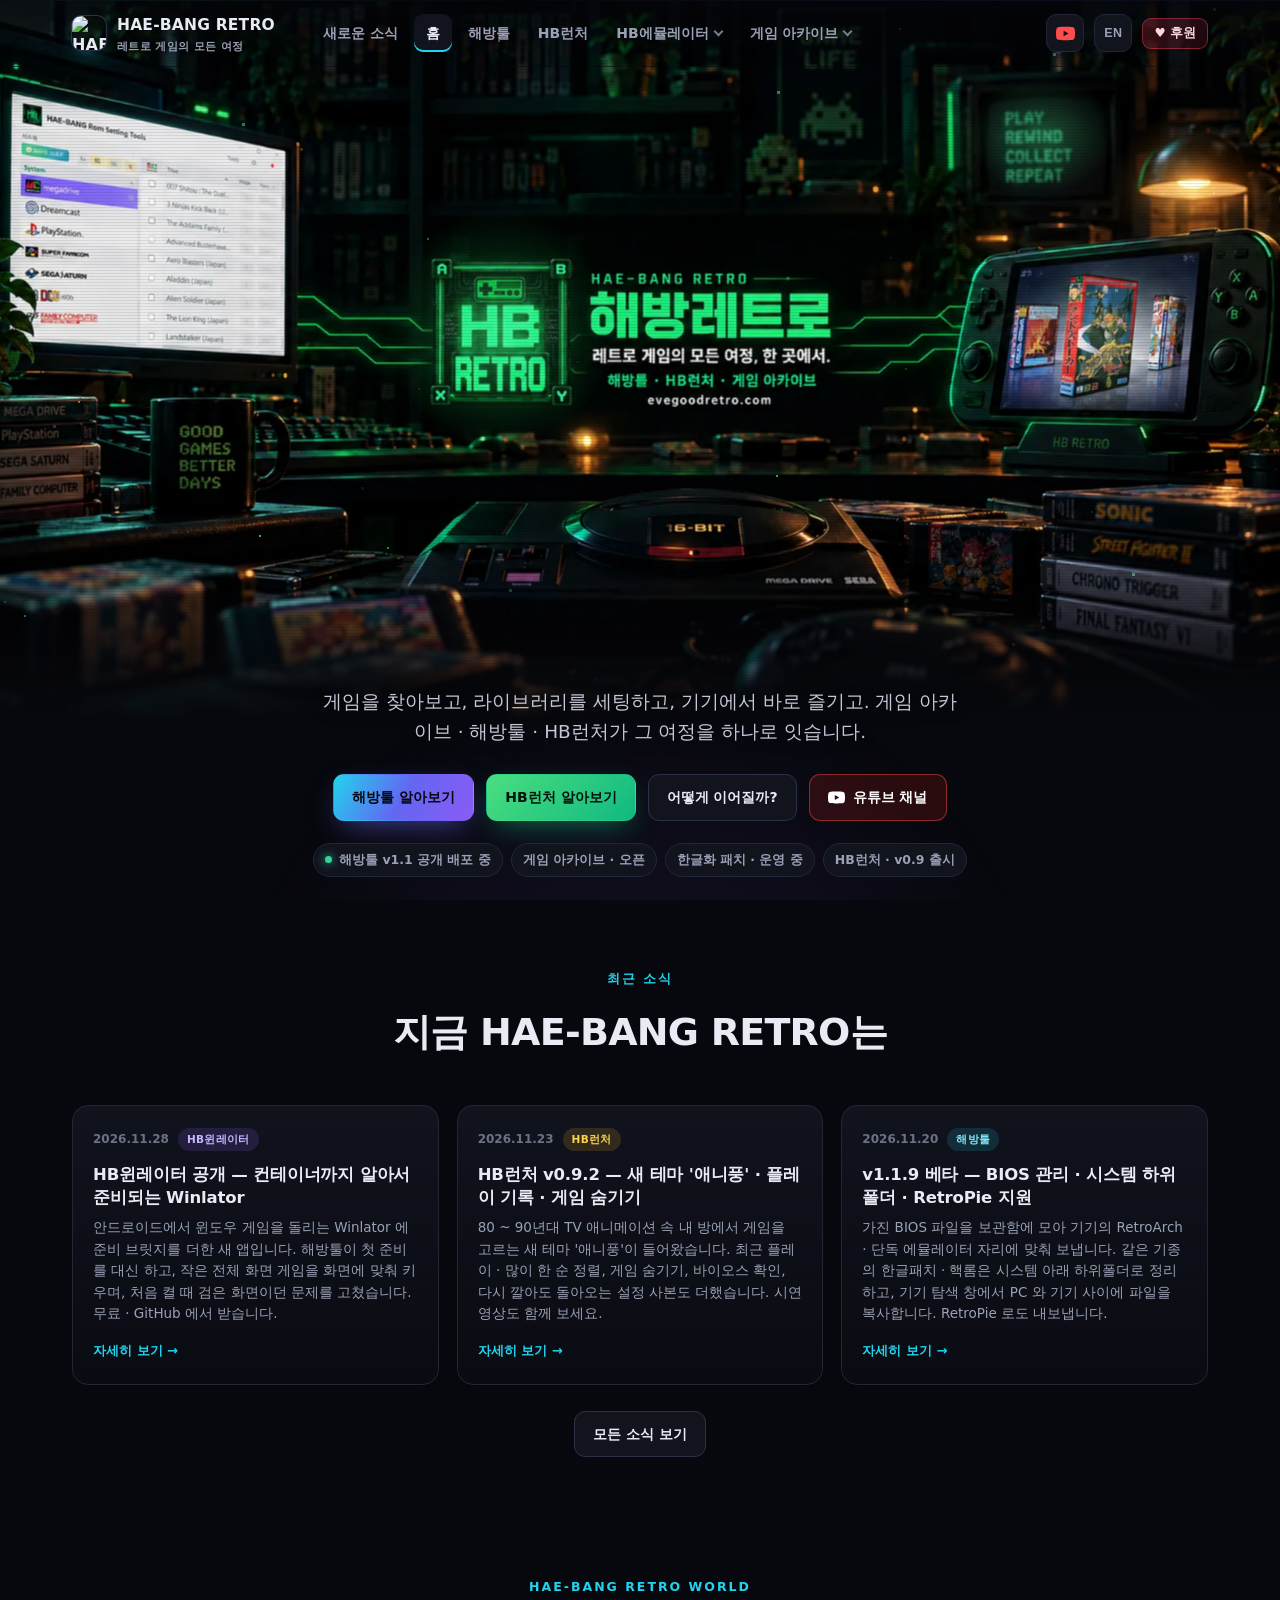
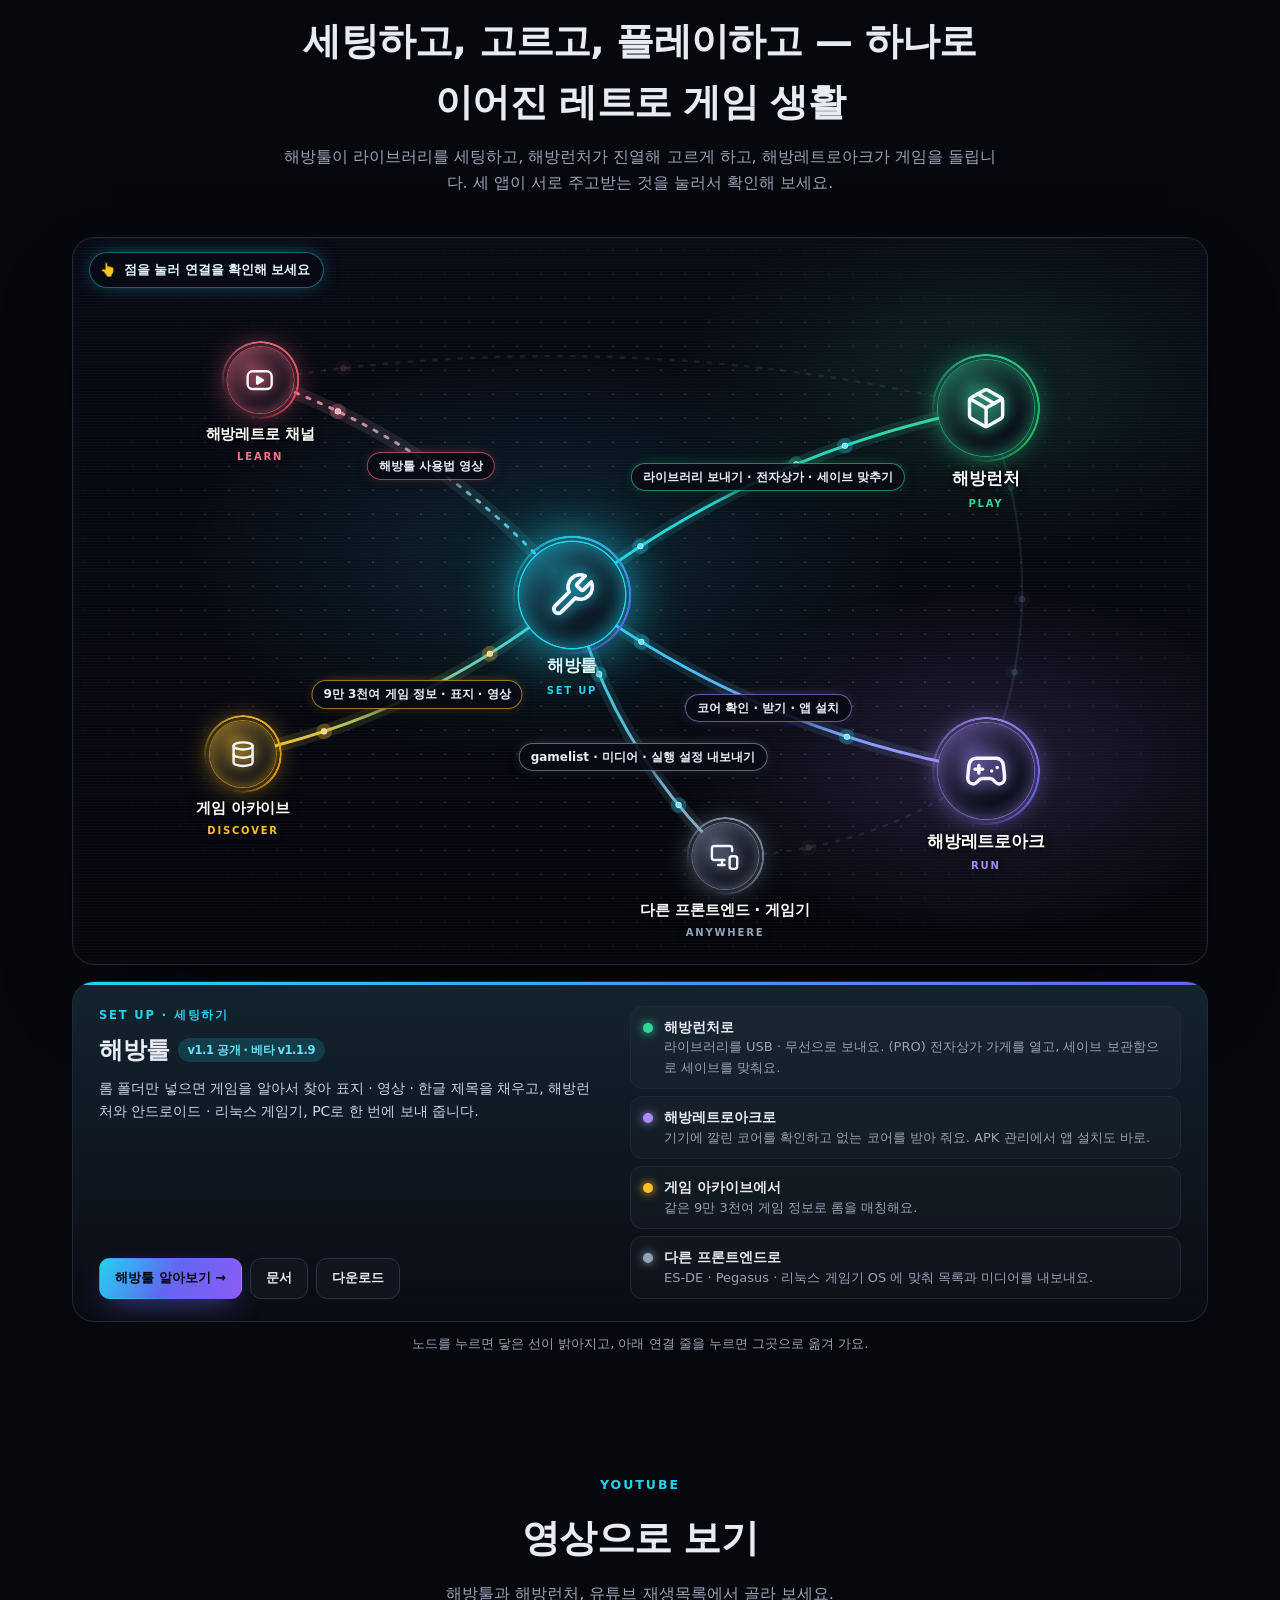
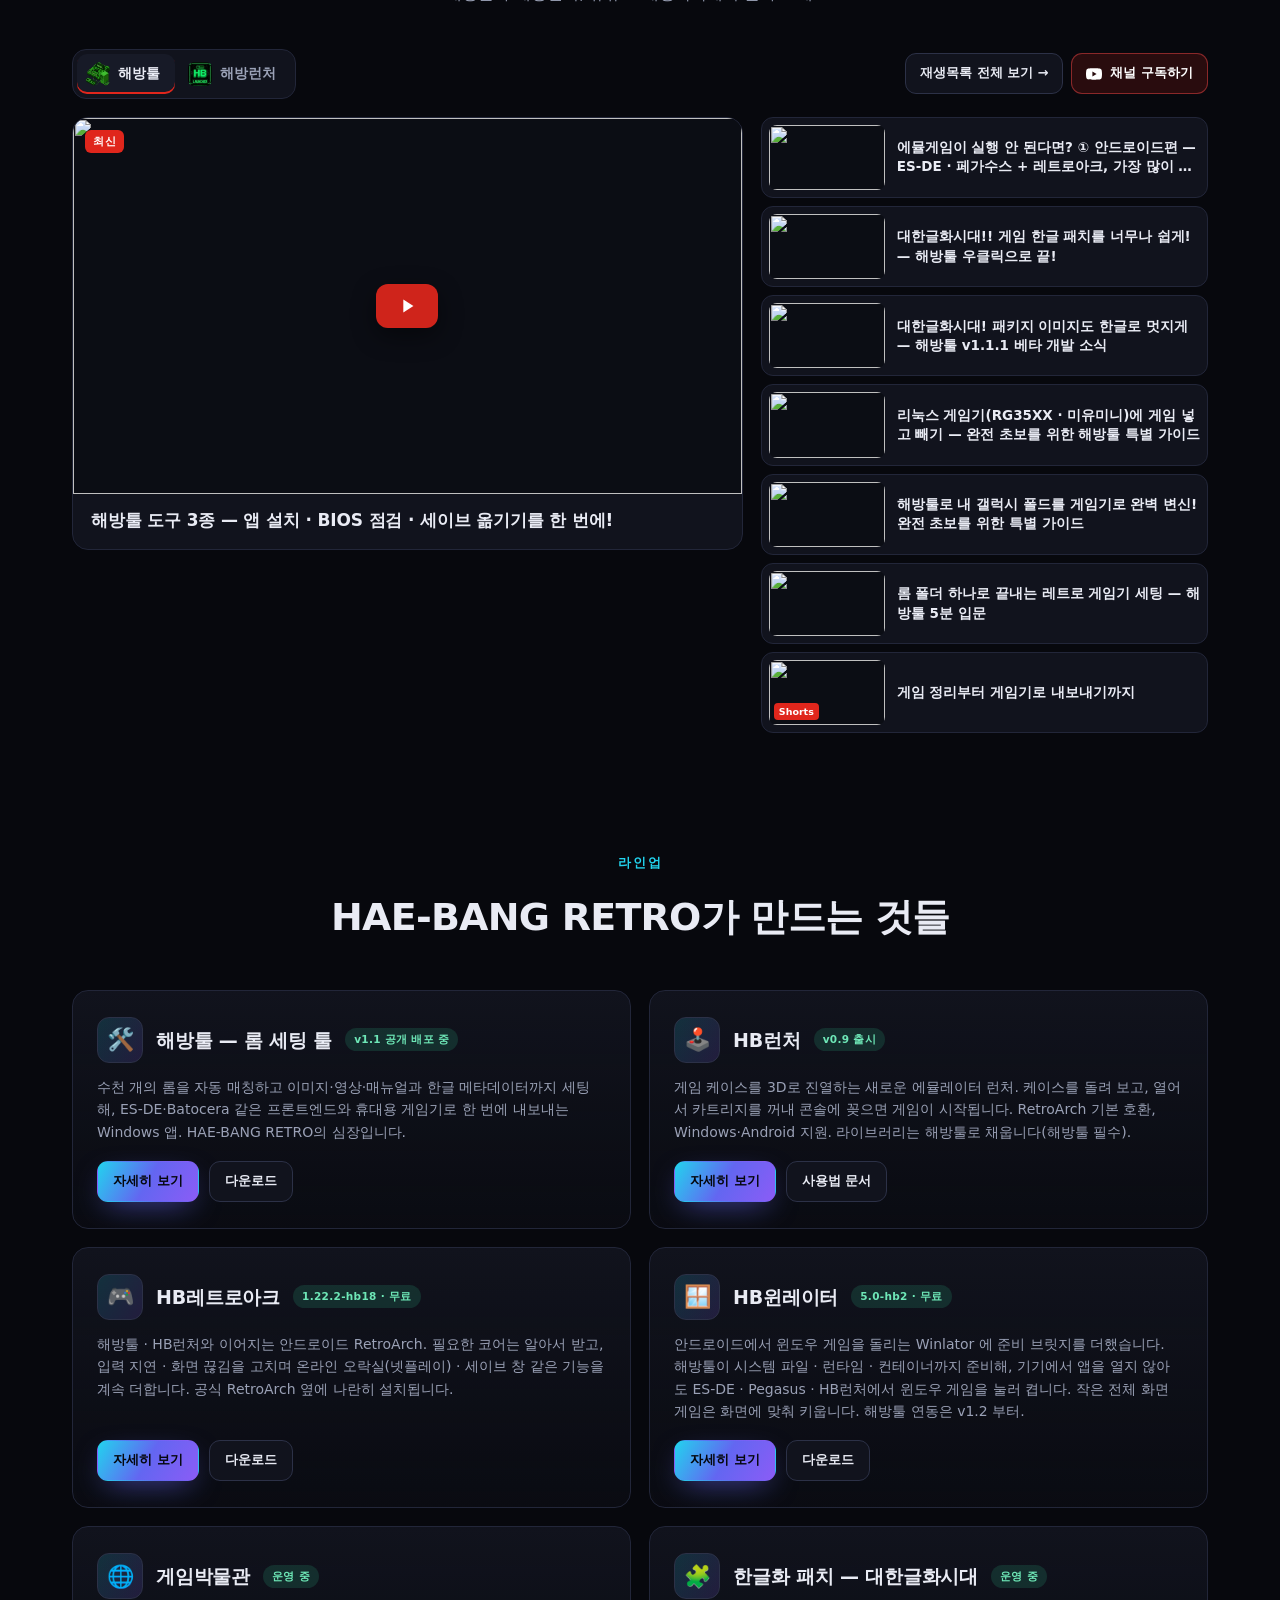
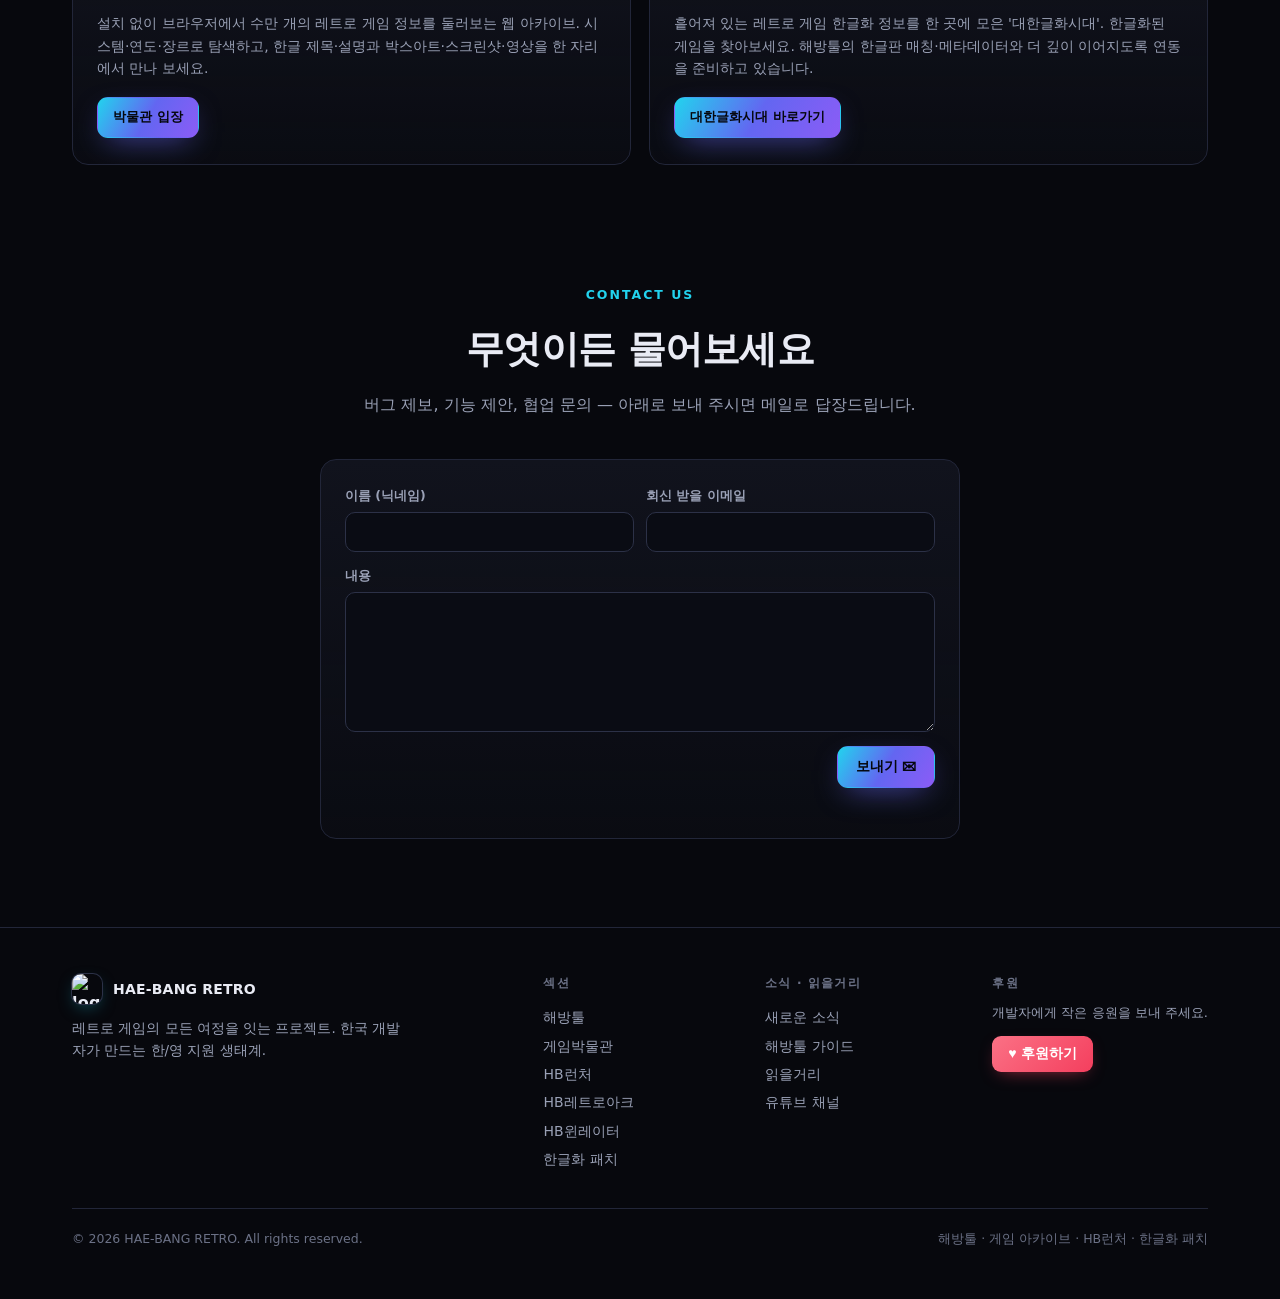
==== commit 2f880a1d: "상단 메뉴 — HB레트로아크 · HB윈레이터를 'HB에뮬레이터' 묶음으로 (사용자 지시) 메뉴: 새로운 소식 · 홈 · 해방툴 · HB런처 · HB에뮬레이터 ▾(HB레트로아크 · " ====
--- a/docs/index.html
+++ b/docs/index.html
@@ -524,8 +524,13 @@
       <a href="index.html" class="active" data-ko="홈" data-en="Home">홈</a>
       <a href="haebang.html" data-ko="해방툴" data-en="Rom Tool">해방툴</a>
       <a href="launcher.html" data-ko="HB런처" data-en="HB Launcher">HB런처</a>
-      <a href="hbretroarch.html" data-ko="HB레트로아크" data-en="HB RetroArch">HB레트로아크</a>
-      <a href="hbwinlator.html" data-ko="HB윈레이터" data-en="HB Winlator">HB윈레이터</a>
+      <div class="nav-dd">
+        <button type="button" class="nav-dd-btn" aria-haspopup="true" aria-expanded="false" data-ko="HB에뮬레이터" data-en="HB Emulators">HB에뮬레이터</button>
+        <div class="nav-dd-menu"><div class="nav-dd-box">
+          <a data-grp="HB에뮬레이터" data-grp-en="HB Emulators" class="dd-item dd-first" href="hbretroarch.html" data-ko="HB레트로아크" data-en="HB RetroArch">HB레트로아크</a>
+          <a class="dd-item" href="hbwinlator.html" data-ko="HB윈레이터" data-en="HB Winlator">HB윈레이터</a>
+        </div></div>
+      </div>
       <div class="nav-dd">
         <button type="button" class="nav-dd-btn" aria-haspopup="true" aria-expanded="false" data-ko="게임 아카이브" data-en="Game Archive">게임 아카이브</button>
         <div class="nav-dd-menu"><div class="nav-dd-box">
